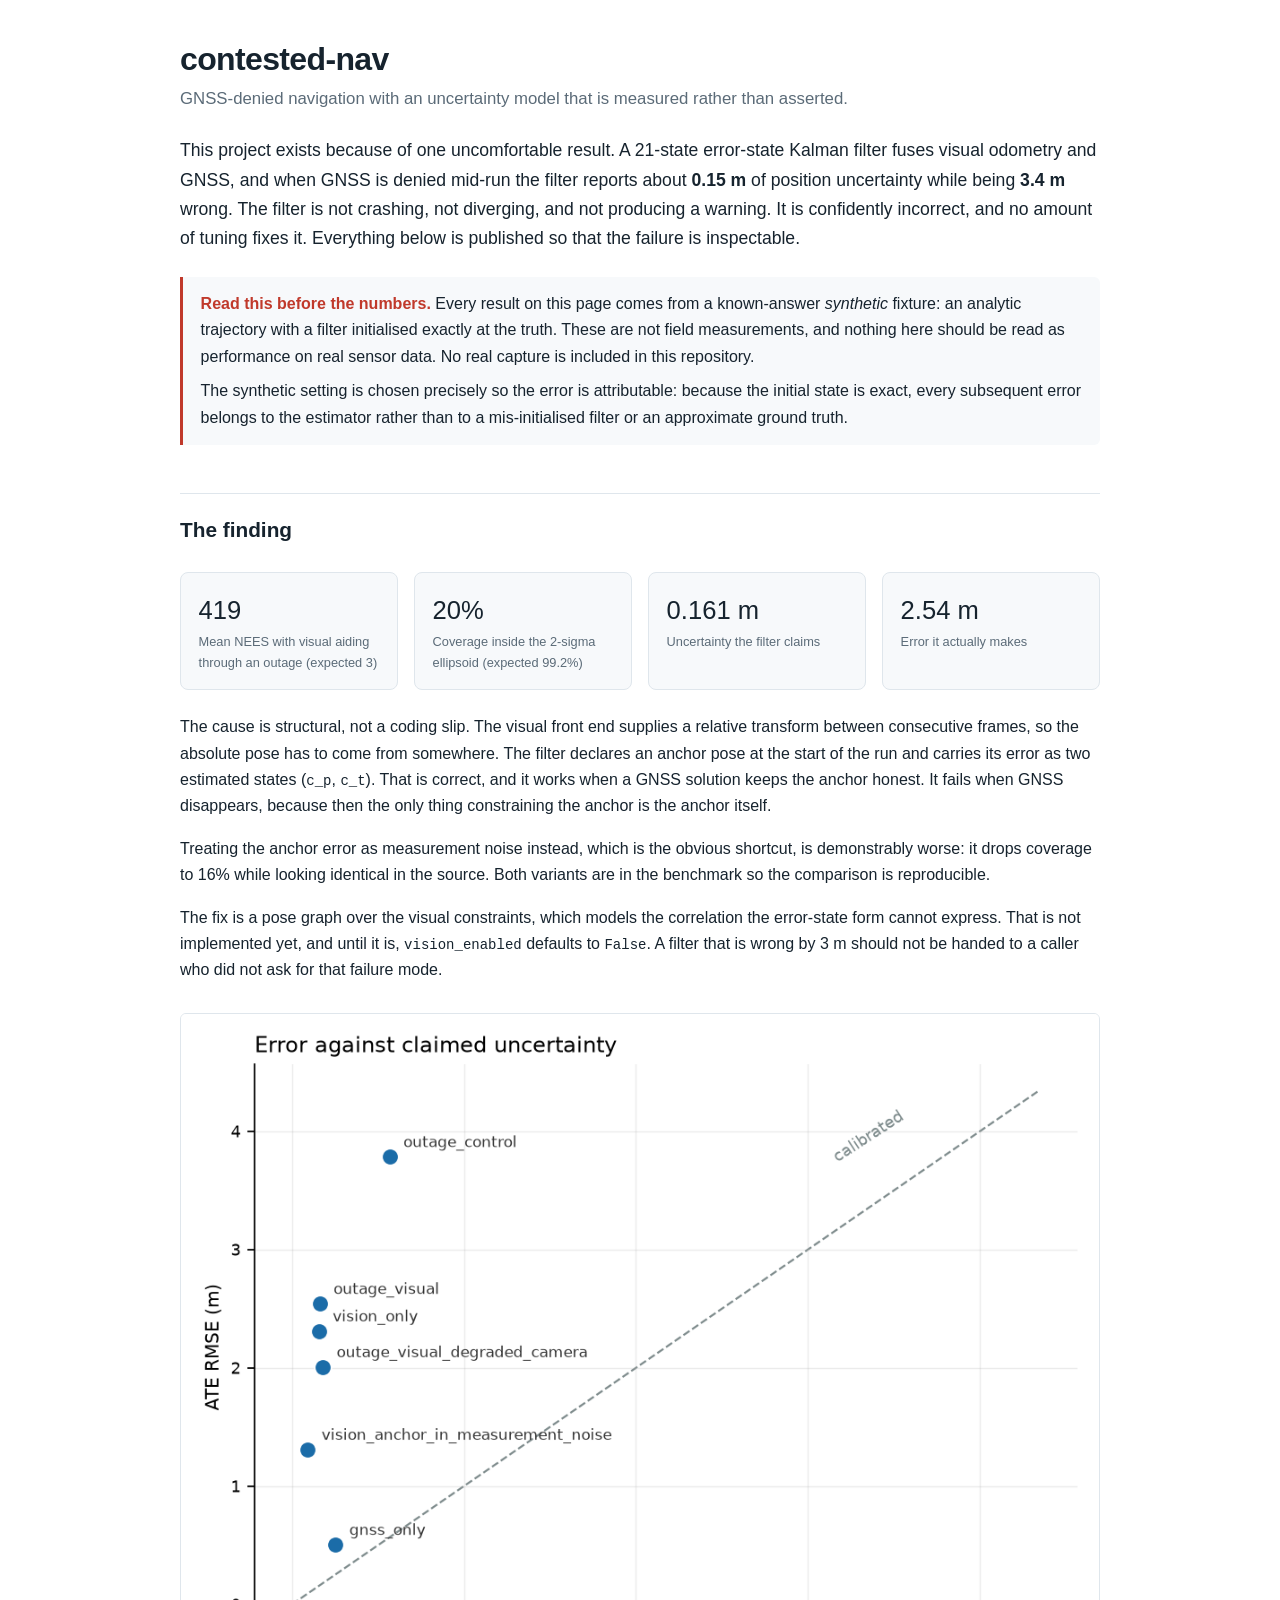
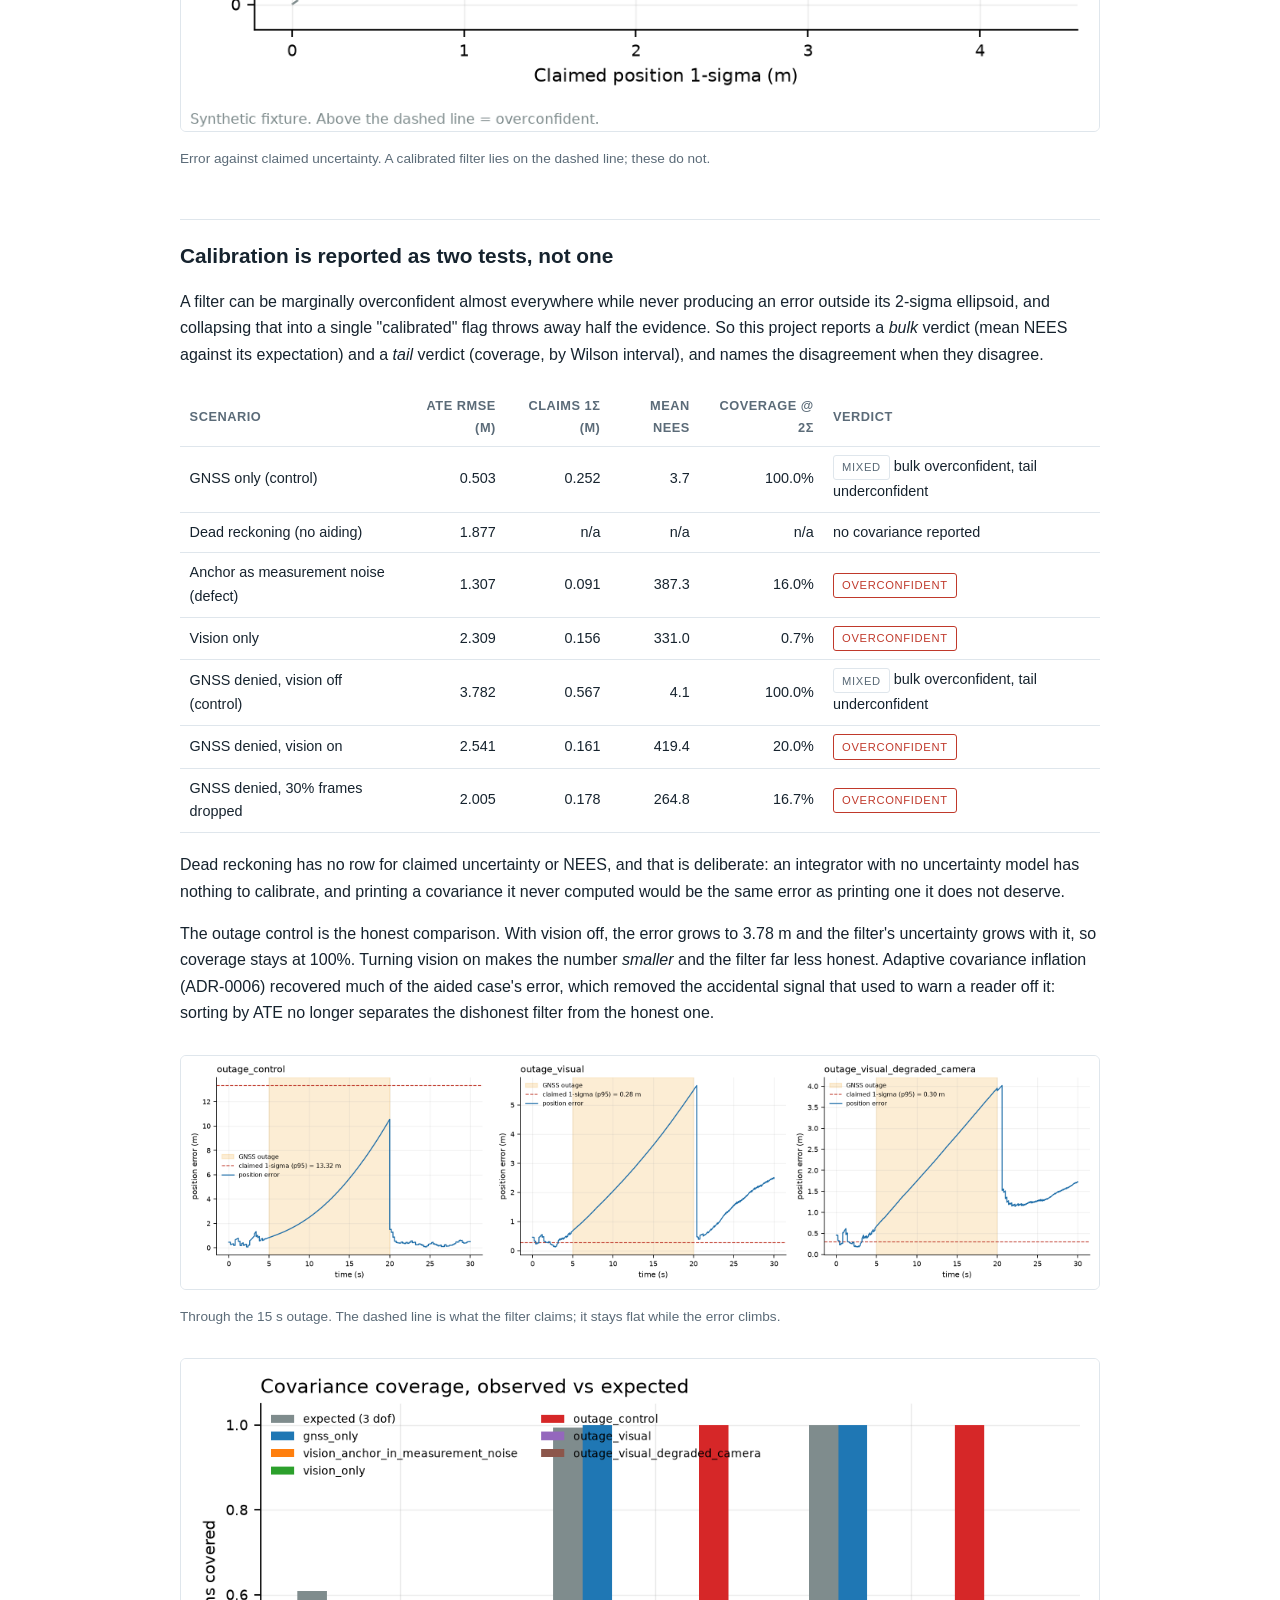
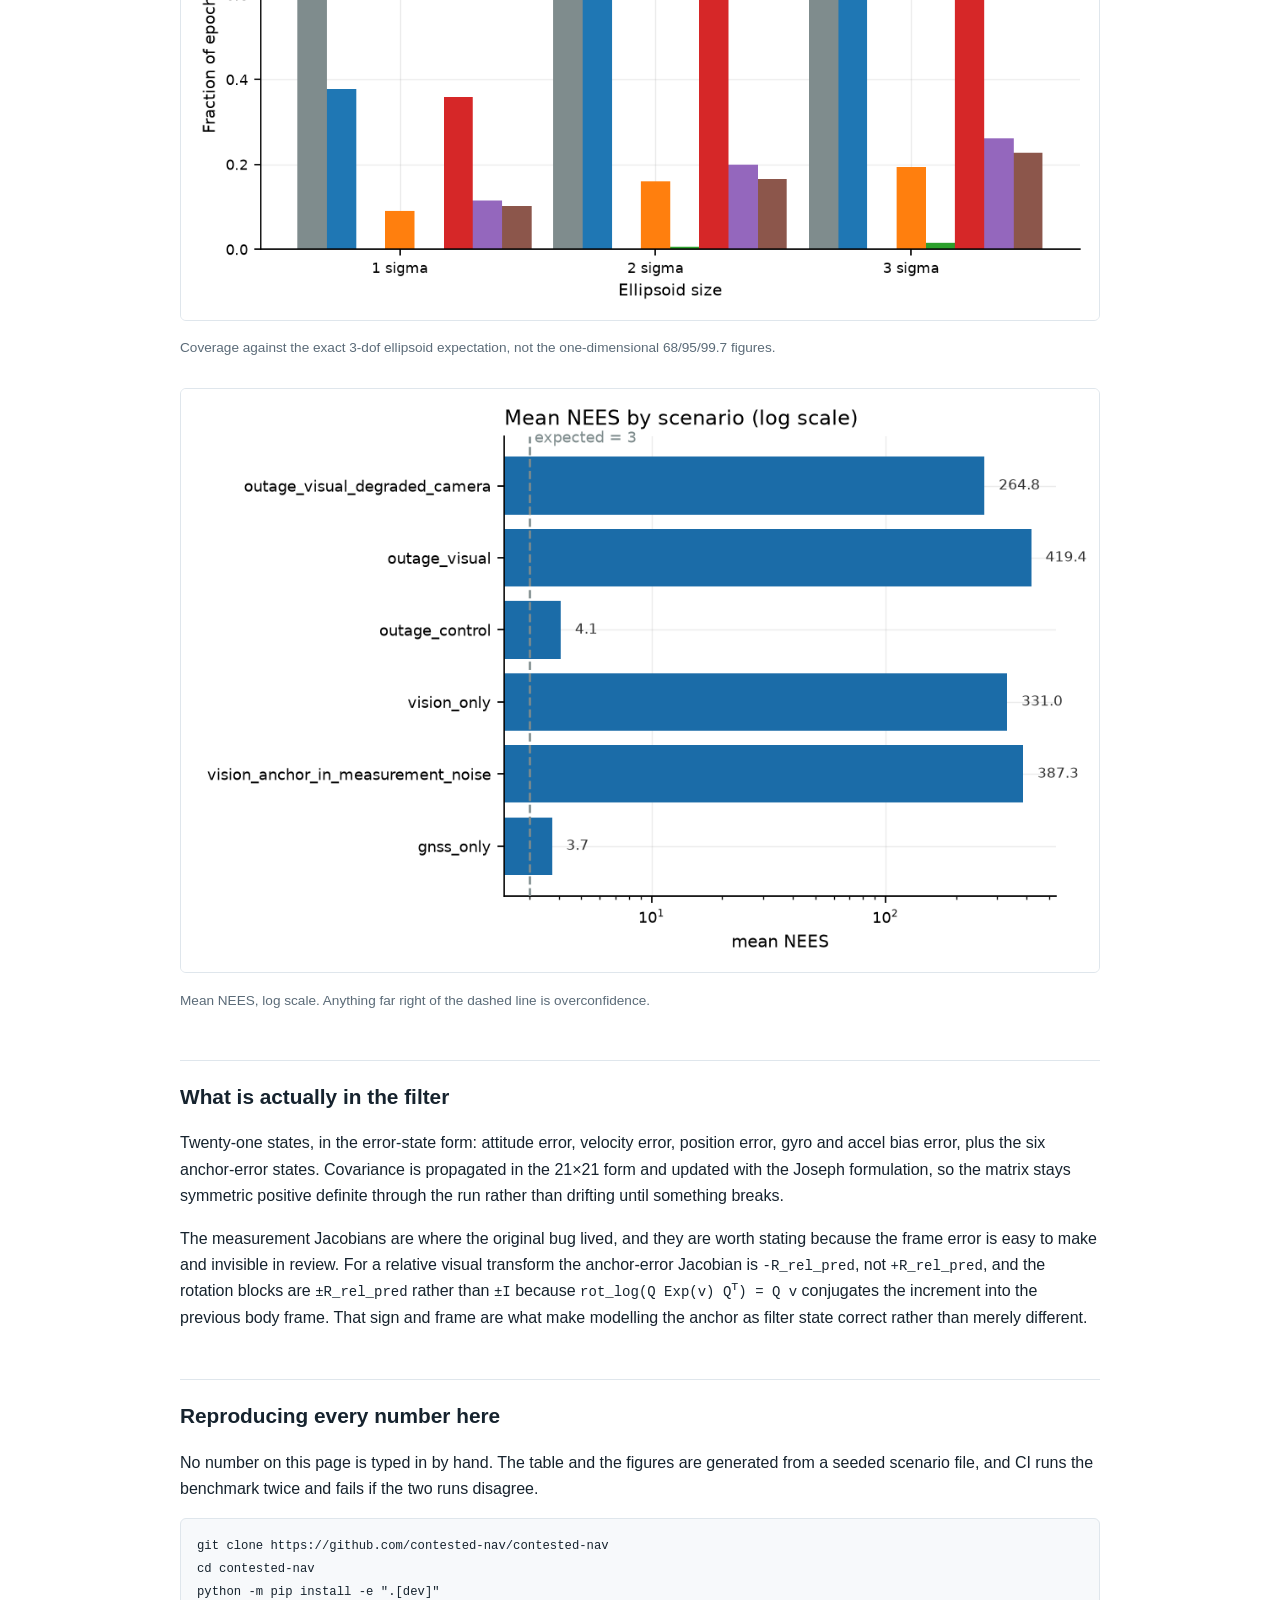
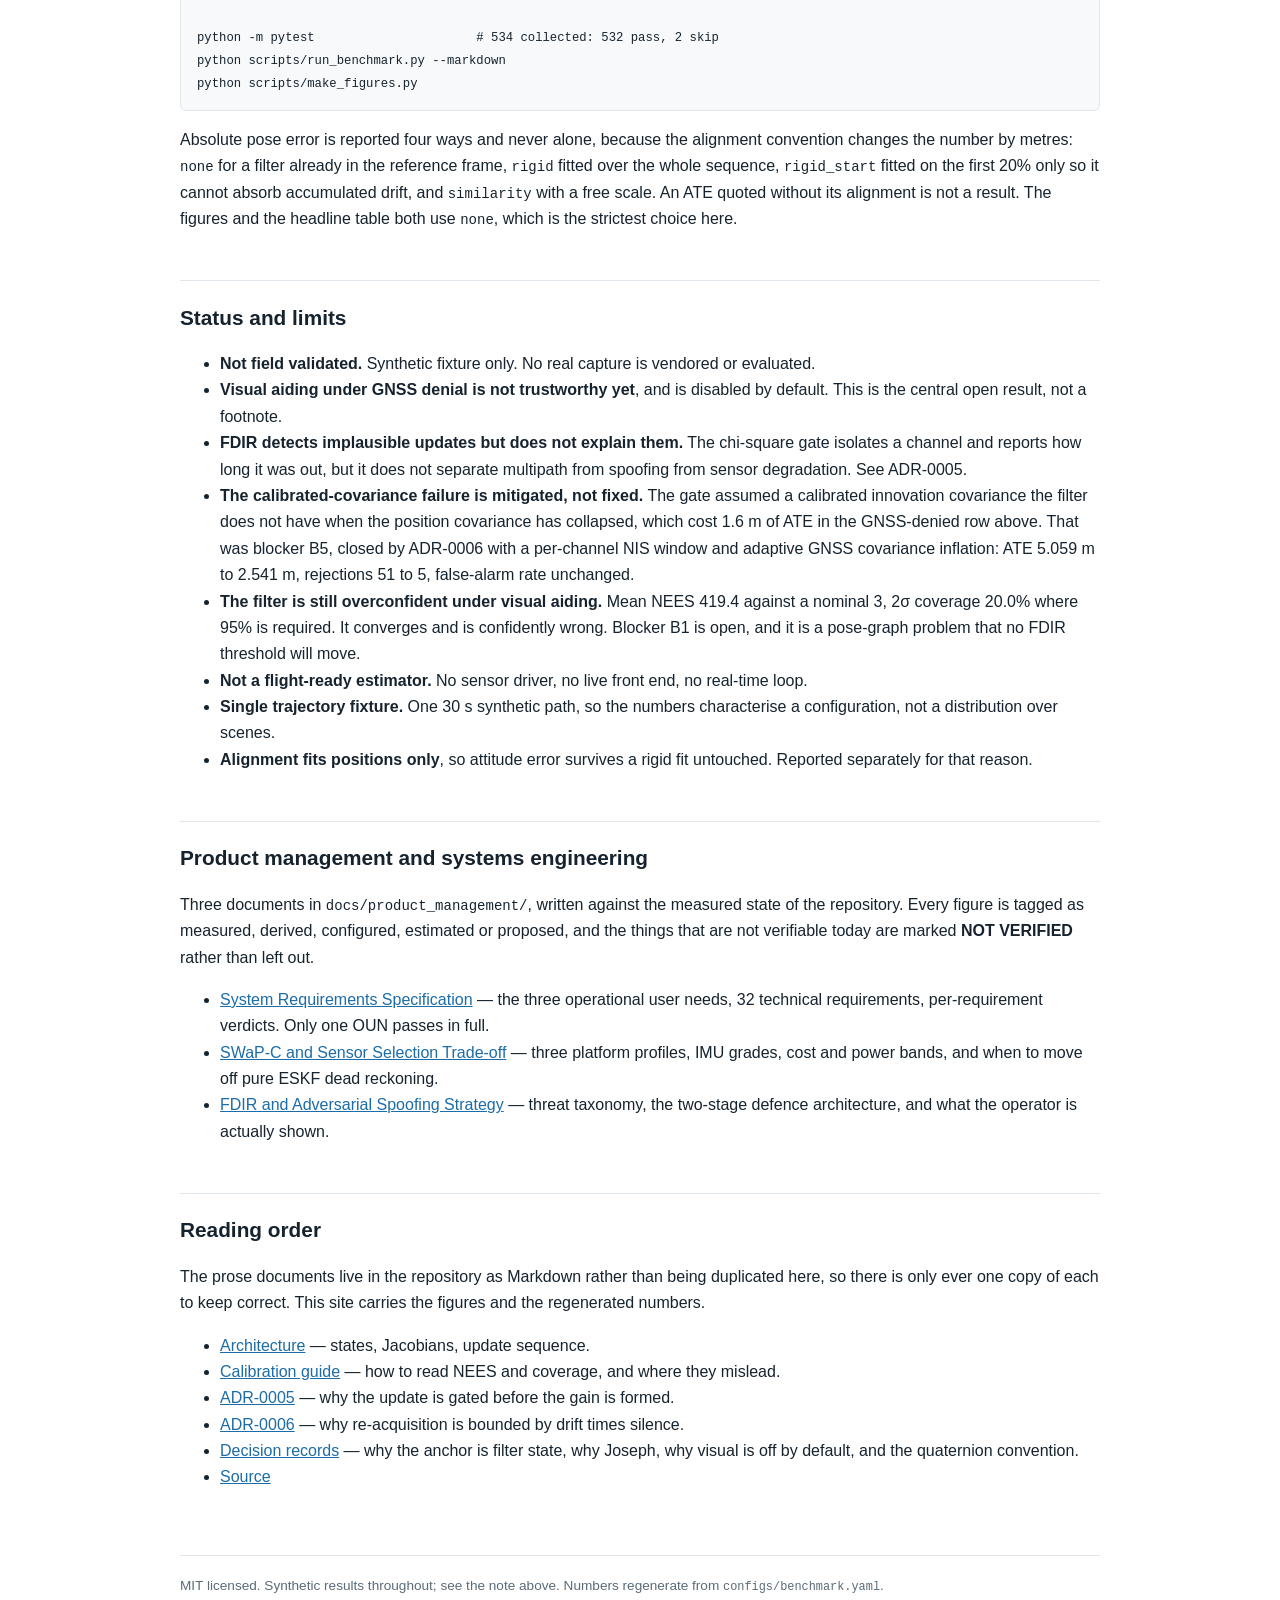
==== docs/index.html @ 2f1a22f8 "docs(tpm): add SRS, SWaP-C trade-off matrix, and FDIR strategy whitepaper - Create docs/product_mana" ====
<!DOCTYPE html>
<html lang="en">
<head>
<meta charset="utf-8">
<meta name="viewport" content="width=device-width, initial-scale=1">
<title>contested-nav &middot; GNSS-denied navigation with honest uncertainty</title>
<meta name="description" content="A 21-state error-state Kalman filter for GNSS-denied navigation, with a measured account of where its uncertainty model breaks.">
<style>
  :root {
    --ink: #16232e;
    --muted: #5b6b78;
    --line: #dfe6ec;
    --accent: #1b6ca8;
    --bad: #c0392b;
    --ok: #1e8449;
    --bg: #ffffff;
    --panel: #f7f9fb;
  }
  @media (prefers-color-scheme: dark) {
    :root {
      --ink: #e8eef3; --muted: #9db0bf; --line: #2b3a47;
      --accent: #6fb3e0; --bad: #e88b7d; --ok: #6cc79a;
      --bg: #101820; --panel: #17222c;
    }
  }
  * { box-sizing: border-box; }
  body {
    margin: 0; background: var(--bg); color: var(--ink);
    font: 16px/1.65 -apple-system, BlinkMacSystemFont, "Segoe UI", Roboto, Helvetica, Arial, sans-serif;
  }
  main { max-width: 60rem; margin: 0 auto; padding: 2.5rem 1.25rem 5rem; }
  h1 { font-size: 2rem; line-height: 1.2; margin: 0 0 .4rem; letter-spacing: -.02em; }
  h2 { font-size: 1.3rem; margin: 3rem 0 .8rem; padding-top: 1.2rem; border-top: 1px solid var(--line); }
  h3 { font-size: 1.05rem; margin: 1.8rem 0 .5rem; }
  p, li { color: var(--ink); }
  .sub { color: var(--muted); font-size: 1.05rem; margin: 0 0 1.5rem; }
  .lede { font-size: 1.1rem; }
  code, pre { font-family: ui-monospace, SFMono-Regular, Menlo, Consolas, monospace; font-size: .875em; }
  pre { background: var(--panel); padding: .9rem 1rem; border-radius: 6px; overflow-x: auto; border: 1px solid var(--line); }
  a { color: var(--accent); }
  .flag {
    border-left: 3px solid var(--bad); background: var(--panel);
    padding: .9rem 1.1rem; margin: 1.5rem 0; border-radius: 0 6px 6px 0;
  }
  .flag p { margin: 0 0 .5rem; }
  .flag p:last-child { margin: 0; }
  .flag strong { color: var(--bad); }
  table { border-collapse: collapse; width: 100%; margin: 1.2rem 0; font-size: .9rem; }
  th, td { text-align: left; padding: .5rem .6rem; border-bottom: 1px solid var(--line); }
  th { font-weight: 600; color: var(--muted); font-size: .8rem; text-transform: uppercase; letter-spacing: .04em; }
  td.num, th.num { text-align: right; font-variant-numeric: tabular-nums; }
  figure { margin: 1.8rem 0; }
  figure img { width: 100%; height: auto; border: 1px solid var(--line); border-radius: 6px; background: #fff; }
  figcaption { color: var(--muted); font-size: .85rem; margin-top: .5rem; }
  .tag { display: inline-block; font-size: .7rem; text-transform: uppercase; letter-spacing: .06em;
         padding: .15rem .5rem; border-radius: 3px; border: 1px solid var(--line); color: var(--muted); }
  .tag.bad { color: var(--bad); border-color: var(--bad); }
  .tag.ok { color: var(--ok); border-color: var(--ok); }
  .grid { display: grid; gap: 1rem; grid-template-columns: repeat(auto-fit, minmax(13rem, 1fr)); margin: 1.5rem 0; }
  .card { background: var(--panel); border: 1px solid var(--line); border-radius: 8px; padding: 1rem 1.1rem; }
  .card .n { font-size: 1.6rem; font-variant-numeric: tabular-nums; }
  .card .l { color: var(--muted); font-size: .8rem; }
  footer { margin-top: 4rem; padding-top: 1.2rem; border-top: 1px solid var(--line); color: var(--muted); font-size: .85rem; }
</style>
</head>
<body>
<main>

<h1>contested-nav</h1>
<p class="sub">GNSS-denied navigation with an uncertainty model that is measured rather than asserted.</p>

<p class="lede">
This project exists because of one uncomfortable result. A 21-state error-state Kalman filter fuses
visual odometry and GNSS, and when GNSS is denied mid-run the filter reports about
<strong>0.15&nbsp;m</strong> of position uncertainty while being <strong>3.4&nbsp;m</strong> wrong. The
filter is not crashing, not diverging, and not producing a warning. It is confidently incorrect,
and no amount of tuning fixes it. Everything below is published so that the failure is
inspectable.
</p>

<div class="flag">
  <p><strong>Read this before the numbers.</strong> Every result on this page comes from a
  known-answer <em>synthetic</em> fixture: an analytic trajectory with a filter initialised
  exactly at the truth. These are not field measurements, and nothing here should be read as
  performance on real sensor data. No real capture is included in this repository.</p>
  <p>The synthetic setting is chosen precisely so the error is attributable: because the initial
  state is exact, every subsequent error belongs to the estimator rather than to a
  mis-initialised filter or an approximate ground truth.</p>
</div>

<h2>The finding</h2>

<div class="grid">
  <div class="card"><div class="n">419</div><div class="l">Mean NEES with visual aiding through an outage (expected 3)</div></div>
  <div class="card"><div class="n">20%</div><div class="l">Coverage inside the 2-sigma ellipsoid (expected 99.2%)</div></div>
  <div class="card"><div class="n">0.161 m</div><div class="l">Uncertainty the filter claims</div></div>
  <div class="card"><div class="n">2.54 m</div><div class="l">Error it actually makes</div></div>
</div>

<p>
The cause is structural, not a coding slip. The visual front end supplies a relative transform
between consecutive frames, so the absolute pose has to come from somewhere. The filter declares
an anchor pose at the start of the run and carries its error as two estimated states
(<code>c_p</code>, <code>c_t</code>). That is correct, and it works when a GNSS solution keeps
the anchor honest. It fails when GNSS disappears, because then the only thing constraining the
anchor is the anchor itself.
</p>
<p>
Treating the anchor error as measurement noise instead, which is the obvious shortcut, is
demonstrably worse: it drops coverage to 16% while looking identical in the source. Both variants
are in the benchmark so the comparison is reproducible.
</p>
<p>
The fix is a pose graph over the visual constraints, which models the correlation the error-state
form cannot express. That is not implemented yet, and until it is, <code>vision_enabled</code>
defaults to <code>False</code>. A filter that is wrong by 3&nbsp;m should not be handed to a caller
who did not ask for that failure mode.
</p>

<figure>
  <img src="figures/error-vs-claim.png" alt="Scatter of ATE RMSE against claimed one-sigma uncertainty for each scenario, with a dashed one-to-one line. The visual scenarios sit far above the line.">
  <figcaption>Error against claimed uncertainty. A calibrated filter lies on the dashed line; these do not.</figcaption>
</figure>

<h2>Calibration is reported as two tests, not one</h2>

<p>
A filter can be marginally overconfident almost everywhere while never producing an error outside
its 2-sigma ellipsoid, and collapsing that into a single "calibrated" flag throws away half the
evidence. So this project reports a <em>bulk</em> verdict (mean NEES against its expectation) and
a <em>tail</em> verdict (coverage, by Wilson interval), and names the disagreement when they
disagree.
</p>

<table>
  <thead><tr>
    <th>Scenario</th><th class="num">ATE RMSE (m)</th><th class="num">Claims 1&sigma; (m)</th>
    <th class="num">Mean NEES</th><th class="num">Coverage @ 2&sigma;</th><th>Verdict</th>
  </tr></thead>
  <tbody>
    <tr><td>GNSS only (control)</td><td class="num">0.503</td><td class="num">0.252</td><td class="num">3.7</td><td class="num">100.0%</td><td><span class="tag">mixed</span> bulk overconfident, tail underconfident</td></tr>
    <tr><td>Dead reckoning (no aiding)</td><td class="num">1.877</td><td class="num">n/a</td><td class="num">n/a</td><td class="num">n/a</td><td>no covariance reported</td></tr>
    <tr><td>Anchor as measurement noise (defect)</td><td class="num">1.307</td><td class="num">0.091</td><td class="num">387.3</td><td class="num">16.0%</td><td><span class="tag bad">overconfident</span></td></tr>
    <tr><td>Vision only</td><td class="num">2.309</td><td class="num">0.156</td><td class="num">331.0</td><td class="num">0.7%</td><td><span class="tag bad">overconfident</span></td></tr>
    <tr><td>GNSS denied, vision off (control)</td><td class="num">3.782</td><td class="num">0.567</td><td class="num">4.1</td><td class="num">100.0%</td><td><span class="tag">mixed</span> bulk overconfident, tail underconfident</td></tr>
    <tr><td>GNSS denied, vision on</td><td class="num">2.541</td><td class="num">0.161</td><td class="num">419.4</td><td class="num">20.0%</td><td><span class="tag bad">overconfident</span></td></tr>
    <tr><td>GNSS denied, 30% frames dropped</td><td class="num">2.005</td><td class="num">0.178</td><td class="num">264.8</td><td class="num">16.7%</td><td><span class="tag bad">overconfident</span></td></tr>
  </tbody>
</table>

<p>
Dead reckoning has no row for claimed uncertainty or NEES, and that is deliberate: an integrator
with no uncertainty model has nothing to calibrate, and printing a covariance it never computed
would be the same error as printing one it does not deserve.
</p>
<p>
The outage control is the honest comparison. With vision off, the error grows to 3.78&nbsp;m and
the filter's uncertainty grows with it, so coverage stays at 100%. Turning vision on makes the
number <em>smaller</em> and the filter far less honest. Adaptive covariance inflation (ADR-0006)
recovered much of the aided case's error, which removed the accidental signal that used to warn
a reader off it: sorting by ATE no longer separates the dishonest filter from the honest one.
</p>

<figure>
  <img src="figures/outage-error.png" alt="Position error against time for the two outage scenarios, with the GNSS outage shaded and the claimed uncertainty drawn as a dashed line.">
  <figcaption>Through the 15 s outage. The dashed line is what the filter claims; it stays flat while the error climbs.</figcaption>
</figure>

<figure>
  <img src="figures/coverage.png" alt="Bar chart of observed coverage at one, two and three sigma per axis for each scenario, against the expected coverage for three degrees of freedom.">
  <figcaption>Coverage against the exact 3-dof ellipsoid expectation, not the one-dimensional 68/95/99.7 figures.</figcaption>
</figure>

<figure>
  <img src="figures/nees.png" alt="Horizontal bar chart of mean NEES per scenario on a log scale, with a dashed line at the expected value of three.">
  <figcaption>Mean NEES, log scale. Anything far right of the dashed line is overconfidence.</figcaption>
</figure>

<h2>What is actually in the filter</h2>

<p>
Twenty-one states, in the error-state form: attitude error, velocity error, position error, gyro
and accel bias error, plus the six anchor-error states. Covariance is propagated in the 21&times;21
form and updated with the Joseph formulation, so the matrix stays symmetric positive definite
through the run rather than drifting until something breaks.
</p>

<p>
The measurement Jacobians are where the original bug lived, and they are worth stating because
the frame error is easy to make and invisible in review. For a relative visual transform the
anchor-error Jacobian is <code>-R_rel_pred</code>, not <code>+R_rel_pred</code>, and the rotation
blocks are <code>±R_rel_pred</code> rather than <code>±I</code> because
<code>rot_log(Q&nbsp;Exp(v)&nbsp;Q<sup>T</sup>)&nbsp;=&nbsp;Q&nbsp;v</code> conjugates the increment into the
previous body frame. That sign and frame are what make modelling the anchor as filter state
correct rather than merely different.</p>

<h2>Reproducing every number here</h2>

<p>
No number on this page is typed in by hand. The table and the figures are generated from a
seeded scenario file, and CI runs the benchmark twice and fails if the two runs disagree.</p>

<pre><code>git clone https://github.com/contested-nav/contested-nav
cd contested-nav
python -m pip install -e ".[dev]"

python -m pytest                      # 534 collected: 532 pass, 2 skip
python scripts/run_benchmark.py --markdown
python scripts/make_figures.py</code></pre>

<p>
Absolute pose error is reported four ways and never alone, because the alignment convention
changes the number by metres: <code>none</code> for a filter already in the reference frame,
<code>rigid</code> fitted over the whole sequence, <code>rigid_start</code> fitted on the first
20% only so it cannot absorb accumulated drift, and <code>similarity</code> with a free scale.
An ATE quoted without its alignment is not a result. The figures and the headline table both use
<code>none</code>, which is the strictest choice here.</p>

<h2>Status and limits</h2>

<ul>
  <li><strong>Not field validated.</strong> Synthetic fixture only. No real capture is vendored or evaluated.</li>
  <li><strong>Visual aiding under GNSS denial is not trustworthy yet</strong>, and is disabled by default. This is the central open result, not a footnote.</li>
  <li><strong>FDIR detects implausible updates but does not explain them.</strong> The chi-square gate isolates a channel and reports how long it was out, but it does not separate multipath from spoofing from sensor degradation. See ADR-0005.</li>
  <li><strong>The calibrated-covariance failure is mitigated, not fixed.</strong> The gate assumed a calibrated innovation covariance the filter does not have when the position covariance has collapsed, which cost 1.6&nbsp;m of ATE in the GNSS-denied row above. That was blocker B5, closed by ADR-0006 with a per-channel NIS window and adaptive GNSS covariance inflation: ATE 5.059&nbsp;m to 2.541&nbsp;m, rejections 51 to 5, false-alarm rate unchanged.</li>
  <li><strong>The filter is still overconfident under visual aiding.</strong> Mean NEES 419.4 against a nominal 3, 2&sigma; coverage 20.0% where 95% is required. It converges and is confidently wrong. Blocker B1 is open, and it is a pose-graph problem that no FDIR threshold will move.</li>
  <li><strong>Not a flight-ready estimator.</strong> No sensor driver, no live front end, no real-time loop.</li>
  <li><strong>Single trajectory fixture.</strong> One 30 s synthetic path, so the numbers characterise a configuration, not a distribution over scenes.</li>
  <li><strong>Alignment fits positions only</strong>, so attitude error survives a rigid fit untouched. Reported separately for that reason.</li>
</ul>

<h2>Product management and systems engineering</h2>

<p>
Three documents in <code>docs/product_management/</code>, written against the measured state of the
repository. Every figure is tagged as measured, derived, configured, estimated or proposed, and the
things that are not verifiable today are marked <strong>NOT VERIFIED</strong> rather than left out.
</p>

<ul>
  <li><a href="https://github.com/contested-nav/contested-nav/blob/main/docs/product_management/01_system_requirements_spec.md">System Requirements Specification</a> &mdash; the three operational user needs, 32 technical requirements, per-requirement verdicts. Only one OUN passes in full.</li>
  <li><a href="https://github.com/contested-nav/contested-nav/blob/main/docs/product_management/02_swapc_tradeoff_matrix.md">SWaP-C and Sensor Selection Trade-off</a> &mdash; three platform profiles, IMU grades, cost and power bands, and when to move off pure ESKF dead reckoning.</li>
  <li><a href="https://github.com/contested-nav/contested-nav/blob/main/docs/product_management/03_fdir_and_spoofing_strategy.md">FDIR and Adversarial Spoofing Strategy</a> &mdash; threat taxonomy, the two-stage defence architecture, and what the operator is actually shown.</li>
</ul>

<h2>Reading order</h2>

<p>
The prose documents live in the repository as Markdown rather than being duplicated here, so
there is only ever one copy of each to keep correct. This site carries the figures and the
regenerated numbers.
</p>

<ul>
  <li><a href="https://github.com/contested-nav/contested-nav/blob/main/docs/architecture.md">Architecture</a> &mdash; states, Jacobians, update sequence.</li>
  <li><a href="https://github.com/contested-nav/contested-nav/blob/main/docs/calibration.md">Calibration guide</a> &mdash; how to read NEES and coverage, and where they mislead.</li>
  <li><a href="https://github.com/contested-nav/contested-nav/blob/main/docs/adr/0005-chi-square-fdir-gating.md">ADR-0005</a> &mdash; why the update is gated before the gain is formed.</li>
  <li><a href="https://github.com/contested-nav/contested-nav/blob/main/docs/adr/0006-nis-window-monitor.md">ADR-0006</a> &mdash; why re-acquisition is bounded by drift times silence.</li>
  <li><a href="https://github.com/contested-nav/contested-nav/tree/main/docs/adr">Decision records</a> &mdash; why the anchor is filter state, why Joseph, why visual is off by default, and the quaternion convention.</li>
  <li><a href="https://github.com/contested-nav/contested-nav">Source</a></li>
</ul>

<footer>
  MIT licensed. Synthetic results throughout; see the note above. Numbers regenerate from
  <code>configs/benchmark.yaml</code>.
</footer>

</main>
</body>
</html>
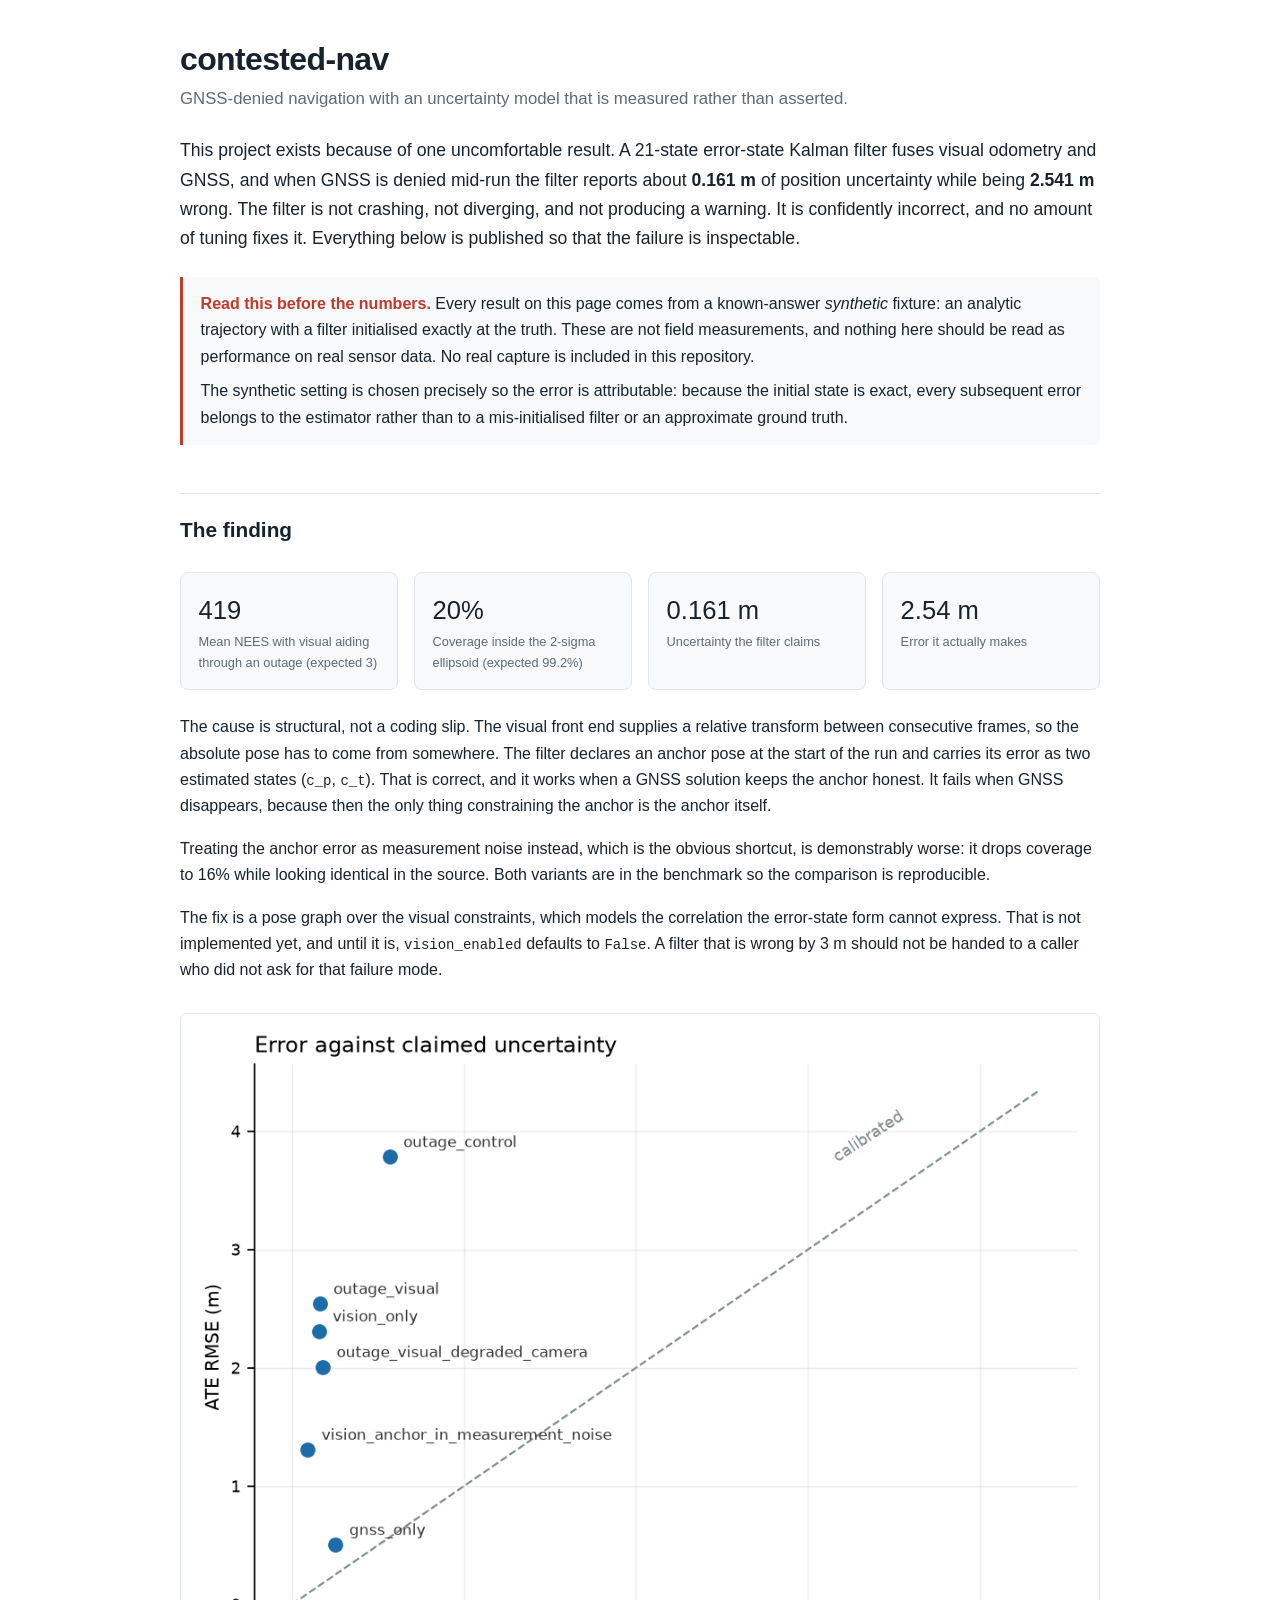
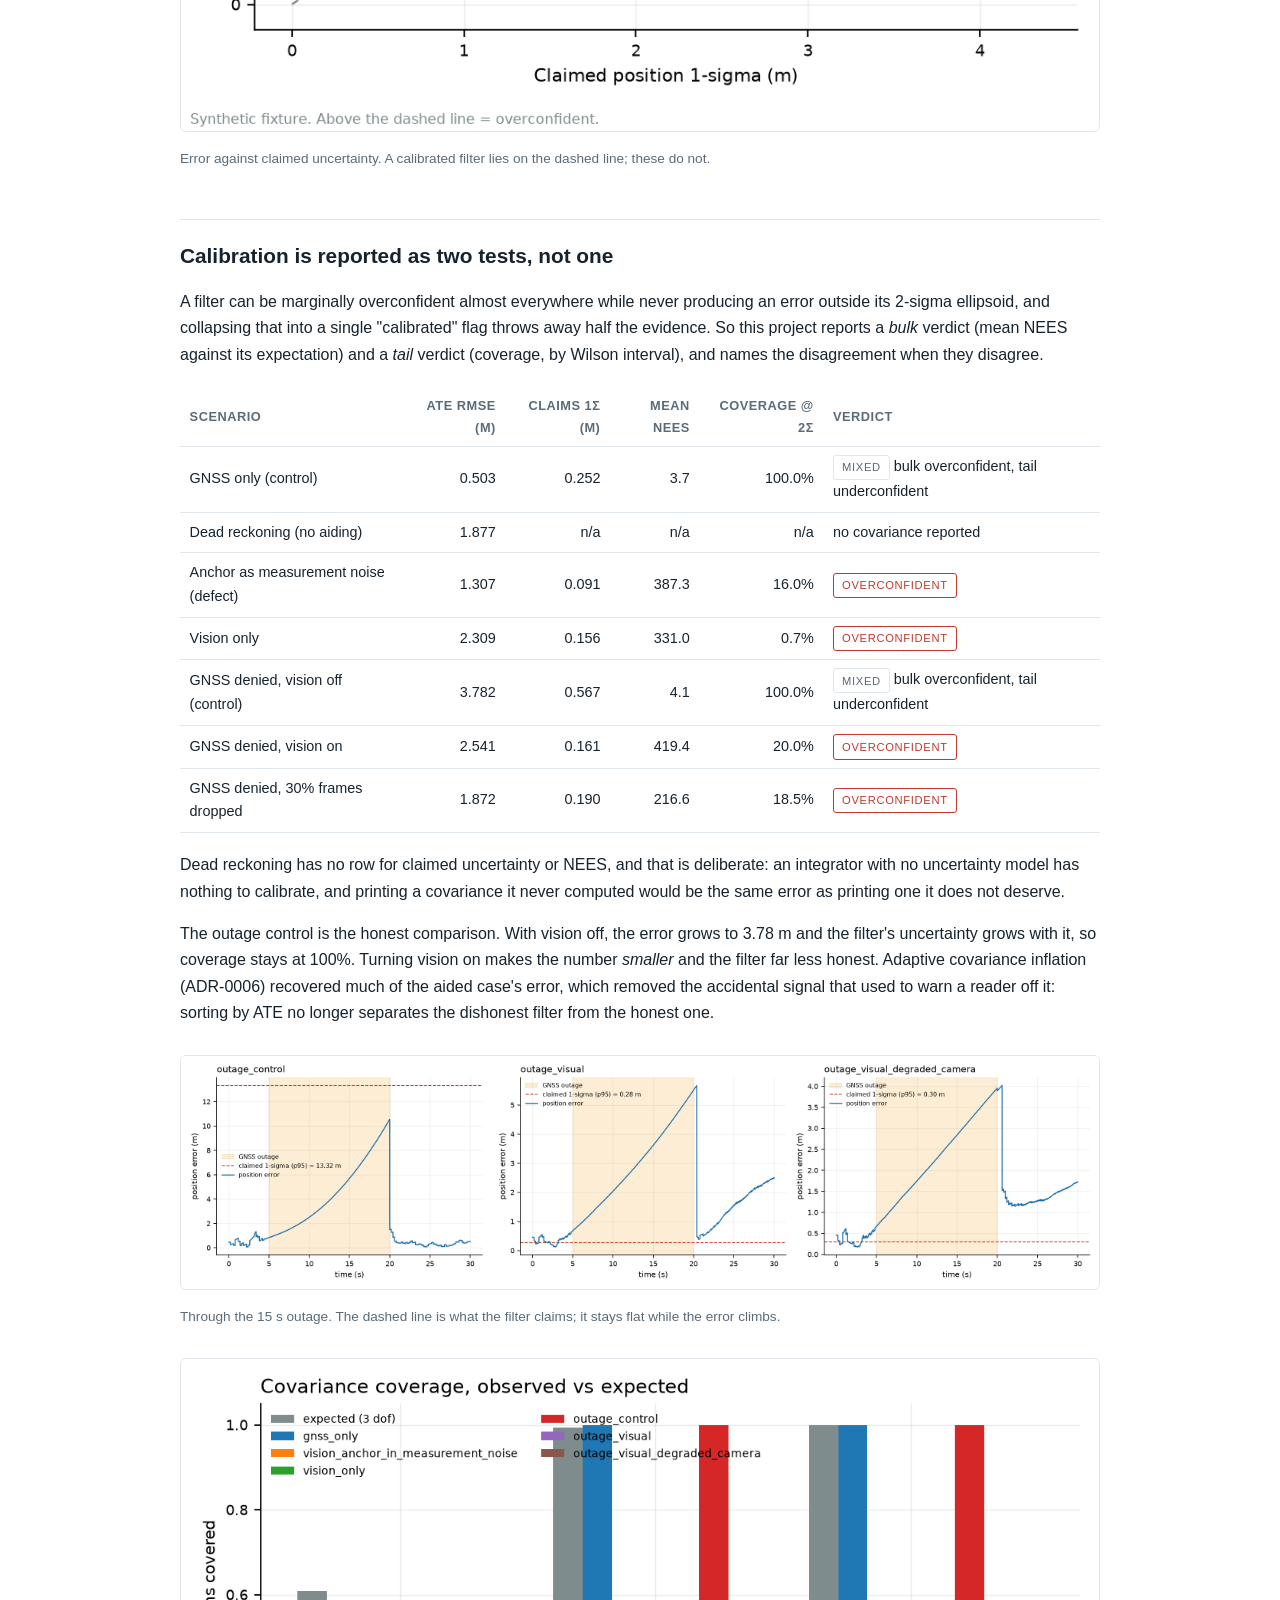
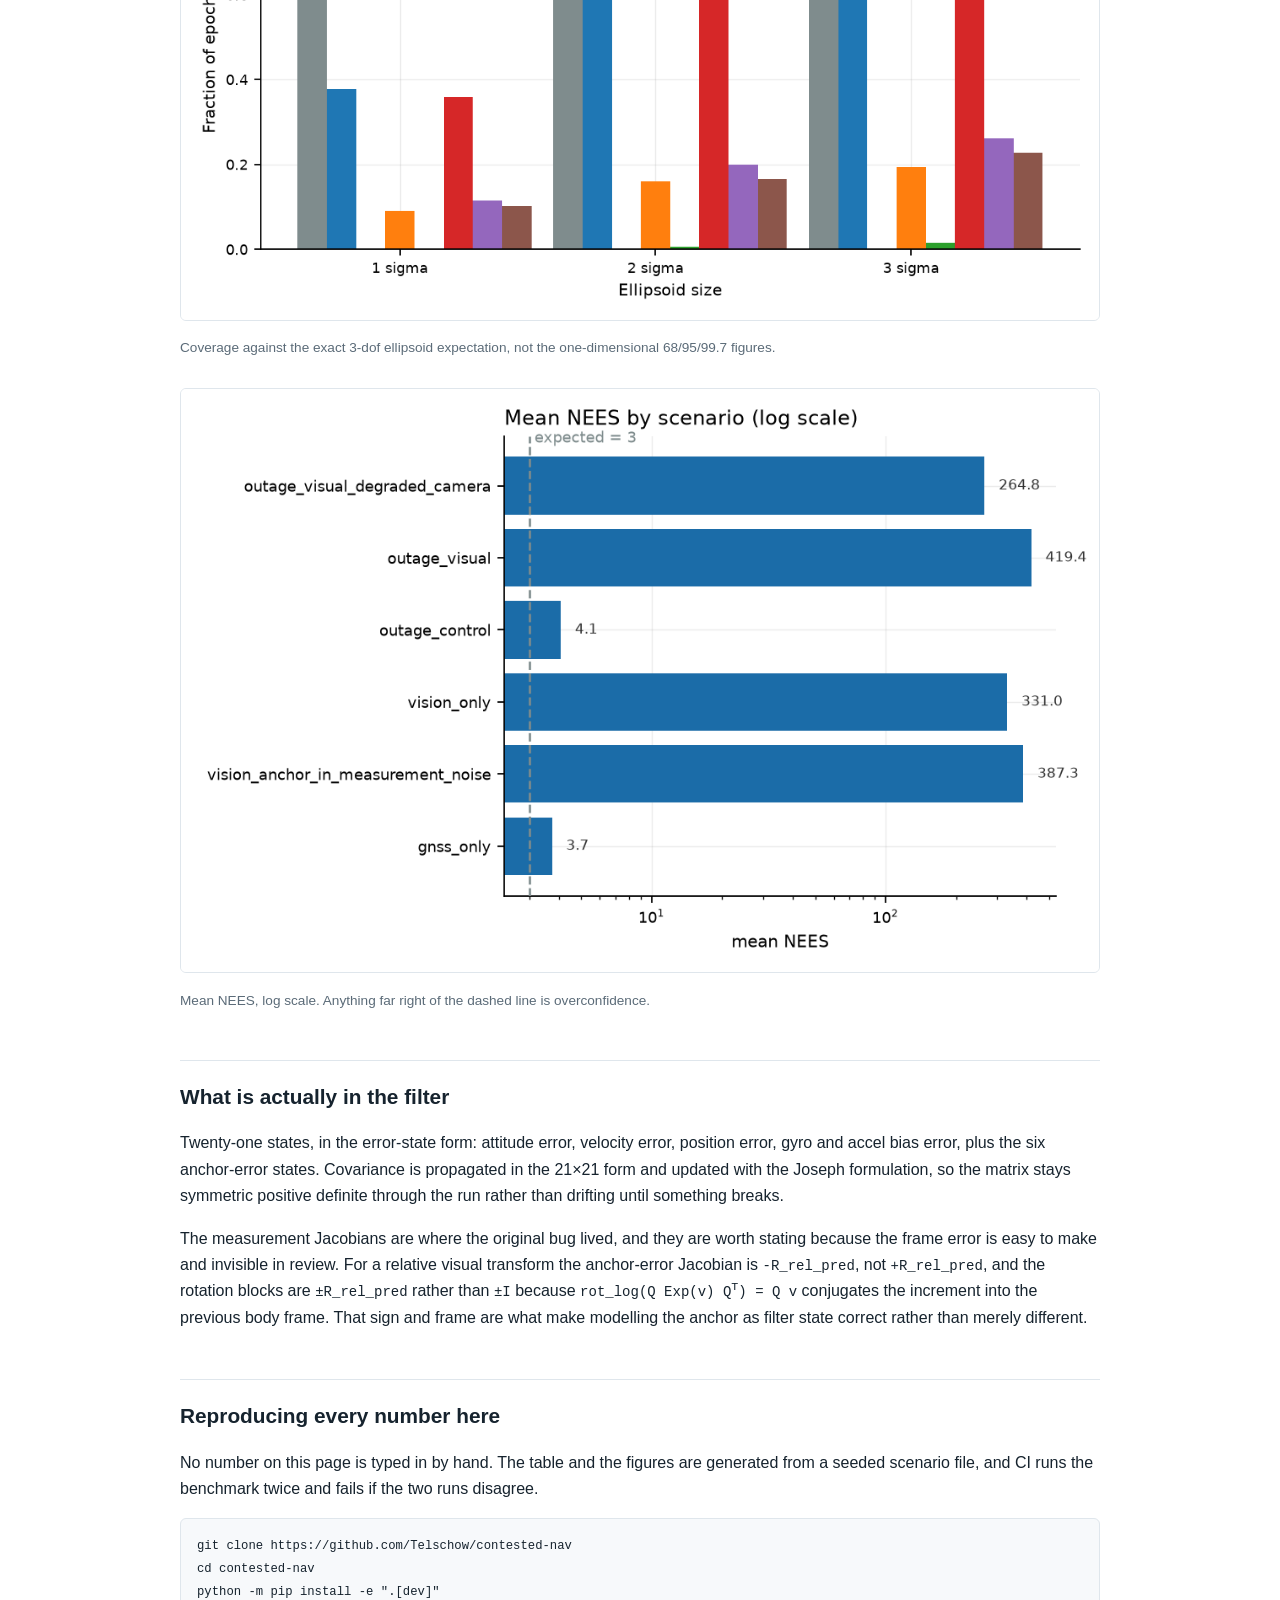
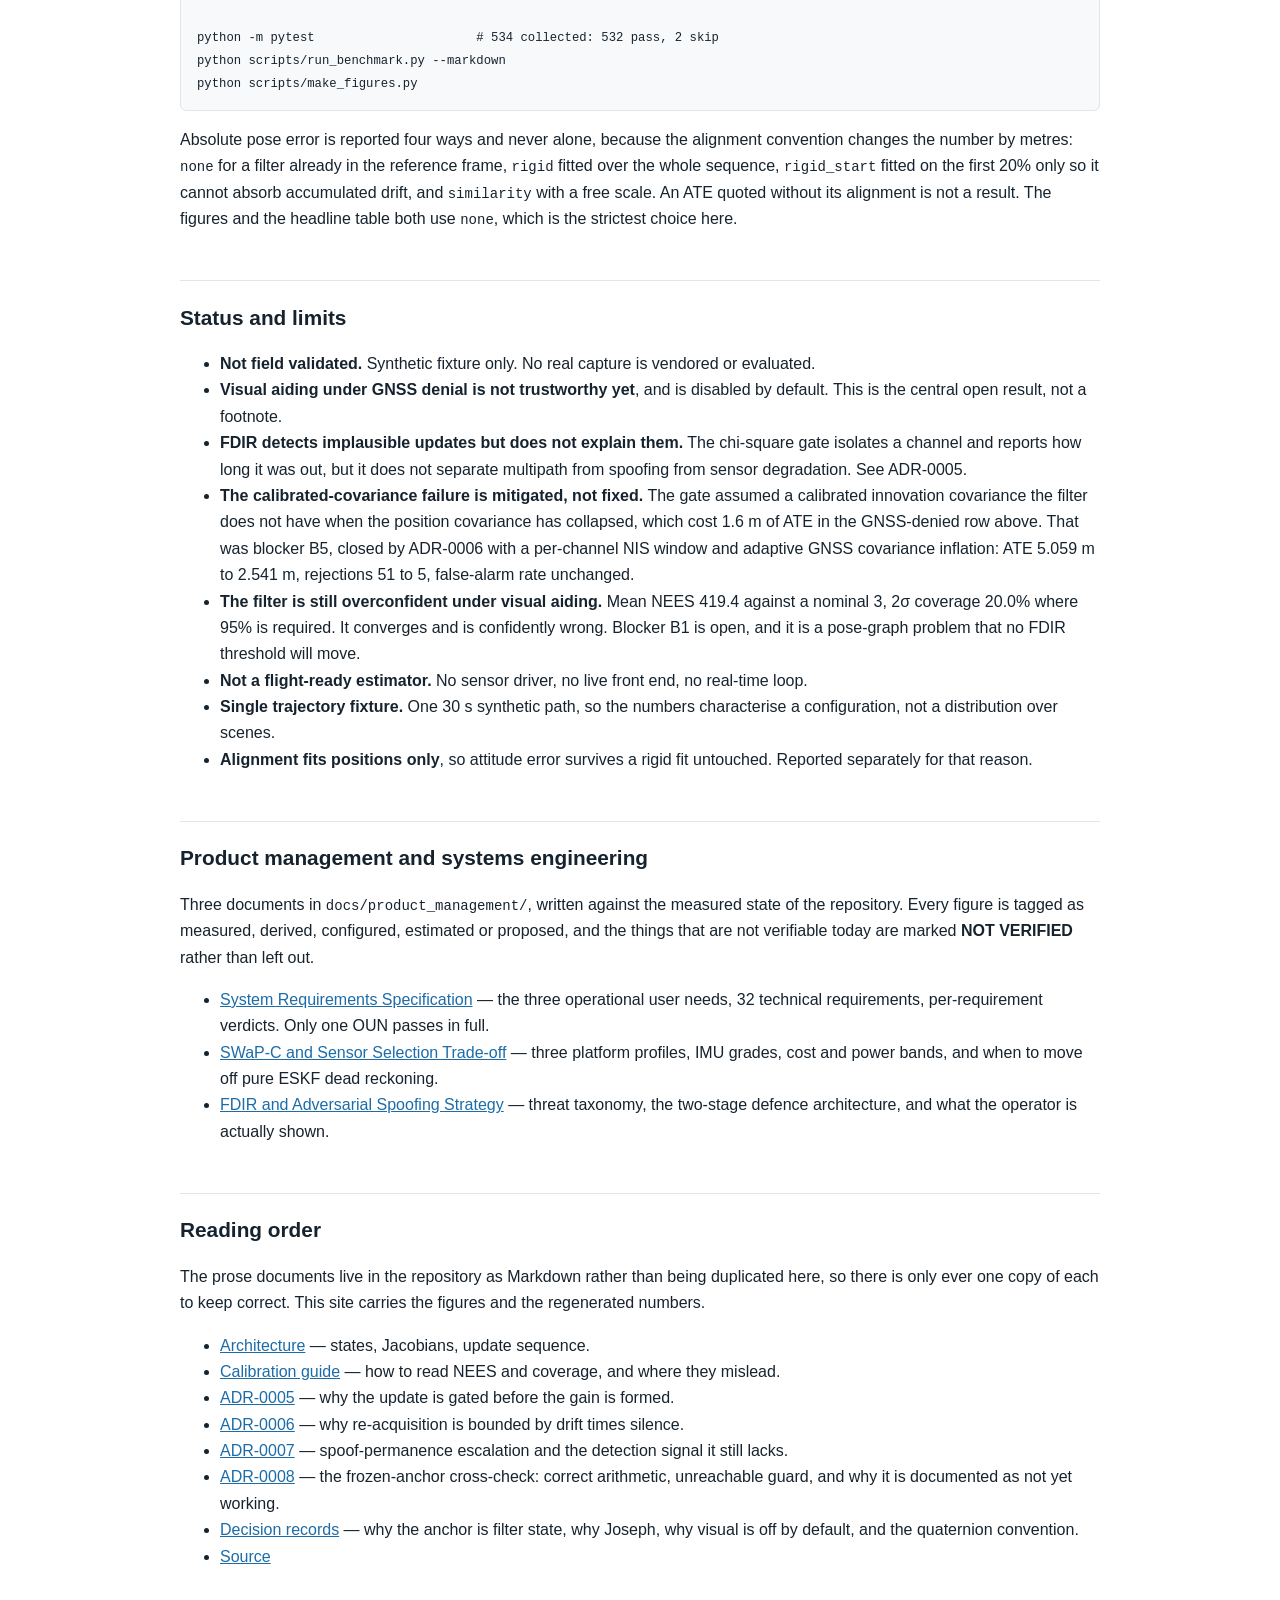
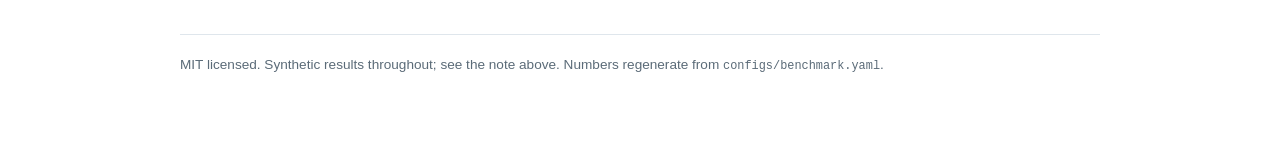
==== commit b80db1ad: "docs: add changelog, contributing guide, security policy; fix public surface CHANGELOG.md is grouped" ====
--- a/docs/index.html
+++ b/docs/index.html
@@ -72,7 +72,7 @@
 <p class="lede">
 This project exists because of one uncomfortable result. A 21-state error-state Kalman filter fuses
 visual odometry and GNSS, and when GNSS is denied mid-run the filter reports about
-<strong>0.15&nbsp;m</strong> of position uncertainty while being <strong>3.4&nbsp;m</strong> wrong. The
+<strong>0.161&nbsp;m</strong> of position uncertainty while being <strong>2.541&nbsp;m</strong> wrong. The
 filter is not crashing, not diverging, and not producing a warning. It is confidently incorrect,
 and no amount of tuning fixes it. Everything below is published so that the failure is
 inspectable.
@@ -144,7 +144,7 @@
     <tr><td>Vision only</td><td class="num">2.309</td><td class="num">0.156</td><td class="num">331.0</td><td class="num">0.7%</td><td><span class="tag bad">overconfident</span></td></tr>
     <tr><td>GNSS denied, vision off (control)</td><td class="num">3.782</td><td class="num">0.567</td><td class="num">4.1</td><td class="num">100.0%</td><td><span class="tag">mixed</span> bulk overconfident, tail underconfident</td></tr>
     <tr><td>GNSS denied, vision on</td><td class="num">2.541</td><td class="num">0.161</td><td class="num">419.4</td><td class="num">20.0%</td><td><span class="tag bad">overconfident</span></td></tr>
-    <tr><td>GNSS denied, 30% frames dropped</td><td class="num">2.005</td><td class="num">0.178</td><td class="num">264.8</td><td class="num">16.7%</td><td><span class="tag bad">overconfident</span></td></tr>
+    <tr><td>GNSS denied, 30% frames dropped</td><td class="num">1.872</td><td class="num">0.190</td><td class="num">216.6</td><td class="num">18.5%</td><td><span class="tag bad">overconfident</span></td></tr>
   </tbody>
 </table>
 
@@ -200,7 +200,7 @@
 No number on this page is typed in by hand. The table and the figures are generated from a
 seeded scenario file, and CI runs the benchmark twice and fails if the two runs disagree.</p>
 
-<pre><code>git clone https://github.com/contested-nav/contested-nav
+<pre><code>git clone https://github.com/Telschow/contested-nav
 cd contested-nav
 python -m pip install -e ".[dev]"
 
@@ -238,9 +238,9 @@
 </p>
 
 <ul>
-  <li><a href="https://github.com/contested-nav/contested-nav/blob/main/docs/product_management/01_system_requirements_spec.md">System Requirements Specification</a> &mdash; the three operational user needs, 32 technical requirements, per-requirement verdicts. Only one OUN passes in full.</li>
-  <li><a href="https://github.com/contested-nav/contested-nav/blob/main/docs/product_management/02_swapc_tradeoff_matrix.md">SWaP-C and Sensor Selection Trade-off</a> &mdash; three platform profiles, IMU grades, cost and power bands, and when to move off pure ESKF dead reckoning.</li>
-  <li><a href="https://github.com/contested-nav/contested-nav/blob/main/docs/product_management/03_fdir_and_spoofing_strategy.md">FDIR and Adversarial Spoofing Strategy</a> &mdash; threat taxonomy, the two-stage defence architecture, and what the operator is actually shown.</li>
+  <li><a href="https://github.com/Telschow/contested-nav/blob/main/docs/product_management/01_system_requirements_spec.md">System Requirements Specification</a> &mdash; the three operational user needs, 32 technical requirements, per-requirement verdicts. Only one OUN passes in full.</li>
+  <li><a href="https://github.com/Telschow/contested-nav/blob/main/docs/product_management/02_swapc_tradeoff_matrix.md">SWaP-C and Sensor Selection Trade-off</a> &mdash; three platform profiles, IMU grades, cost and power bands, and when to move off pure ESKF dead reckoning.</li>
+  <li><a href="https://github.com/Telschow/contested-nav/blob/main/docs/product_management/03_fdir_and_spoofing_strategy.md">FDIR and Adversarial Spoofing Strategy</a> &mdash; threat taxonomy, the two-stage defence architecture, and what the operator is actually shown.</li>
 </ul>
 
 <h2>Reading order</h2>
@@ -252,12 +252,14 @@
 </p>
 
 <ul>
-  <li><a href="https://github.com/contested-nav/contested-nav/blob/main/docs/architecture.md">Architecture</a> &mdash; states, Jacobians, update sequence.</li>
-  <li><a href="https://github.com/contested-nav/contested-nav/blob/main/docs/calibration.md">Calibration guide</a> &mdash; how to read NEES and coverage, and where they mislead.</li>
-  <li><a href="https://github.com/contested-nav/contested-nav/blob/main/docs/adr/0005-chi-square-fdir-gating.md">ADR-0005</a> &mdash; why the update is gated before the gain is formed.</li>
-  <li><a href="https://github.com/contested-nav/contested-nav/blob/main/docs/adr/0006-nis-window-monitor.md">ADR-0006</a> &mdash; why re-acquisition is bounded by drift times silence.</li>
-  <li><a href="https://github.com/contested-nav/contested-nav/tree/main/docs/adr">Decision records</a> &mdash; why the anchor is filter state, why Joseph, why visual is off by default, and the quaternion convention.</li>
-  <li><a href="https://github.com/contested-nav/contested-nav">Source</a></li>
+  <li><a href="https://github.com/Telschow/contested-nav/blob/main/docs/architecture.md">Architecture</a> &mdash; states, Jacobians, update sequence.</li>
+  <li><a href="https://github.com/Telschow/contested-nav/blob/main/docs/calibration.md">Calibration guide</a> &mdash; how to read NEES and coverage, and where they mislead.</li>
+  <li><a href="https://github.com/Telschow/contested-nav/blob/main/docs/adr/0005-chi-square-fdir-gating.md">ADR-0005</a> &mdash; why the update is gated before the gain is formed.</li>
+  <li><a href="https://github.com/Telschow/contested-nav/blob/main/docs/adr/0006-nis-window-monitor.md">ADR-0006</a> &mdash; why re-acquisition is bounded by drift times silence.</li>
+  <li><a href="https://github.com/Telschow/contested-nav/blob/main/docs/adr/0007-spoof-permanence-hysteresis.md">ADR-0007</a> &mdash; spoof-permanence escalation and the detection signal it still lacks.</li>
+  <li><a href="https://github.com/Telschow/contested-nav/blob/main/docs/adr/0008-frozen-anchor-cross-check.md">ADR-0008</a> &mdash; the frozen-anchor cross-check: correct arithmetic, unreachable guard, and why it is documented as not yet working.</li>
+  <li><a href="https://github.com/Telschow/contested-nav/tree/main/docs/adr">Decision records</a> &mdash; why the anchor is filter state, why Joseph, why visual is off by default, and the quaternion convention.</li>
+  <li><a href="https://github.com/Telschow/contested-nav">Source</a></li>
 </ul>
 
 <footer>
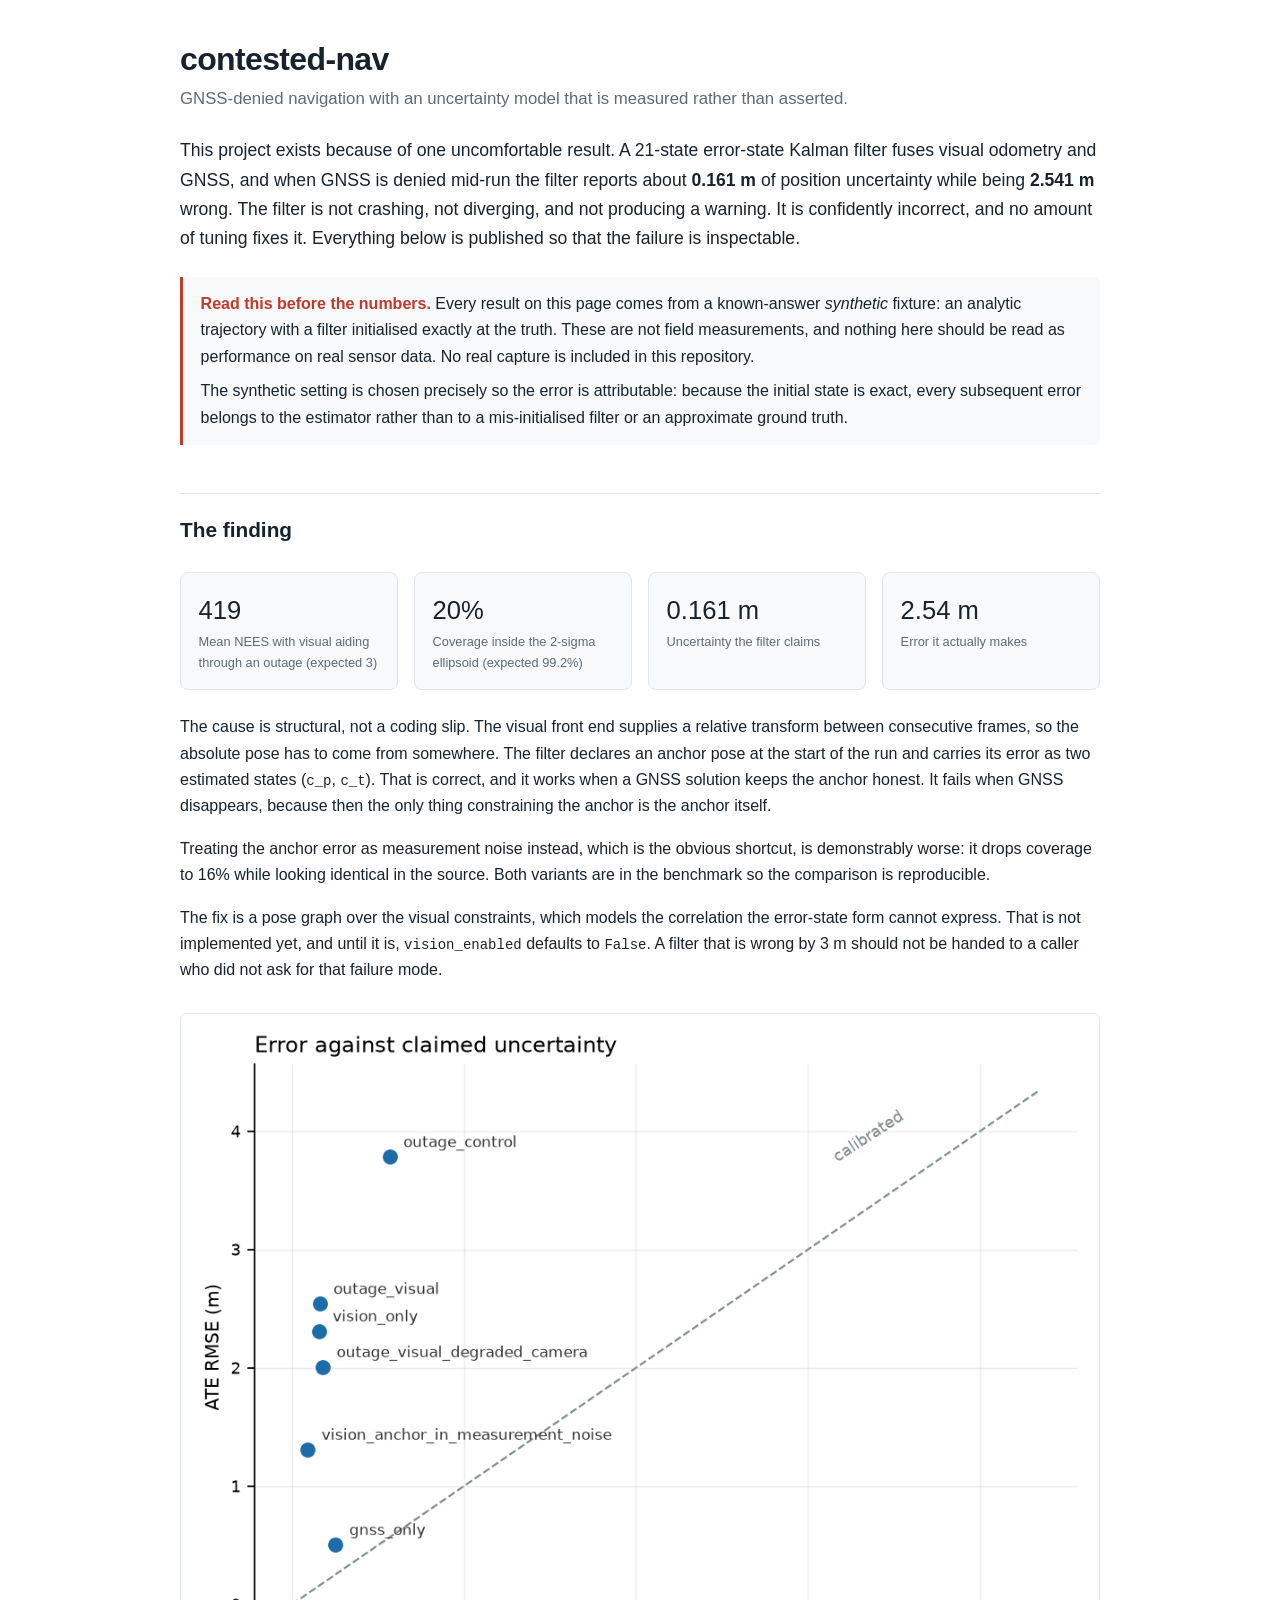
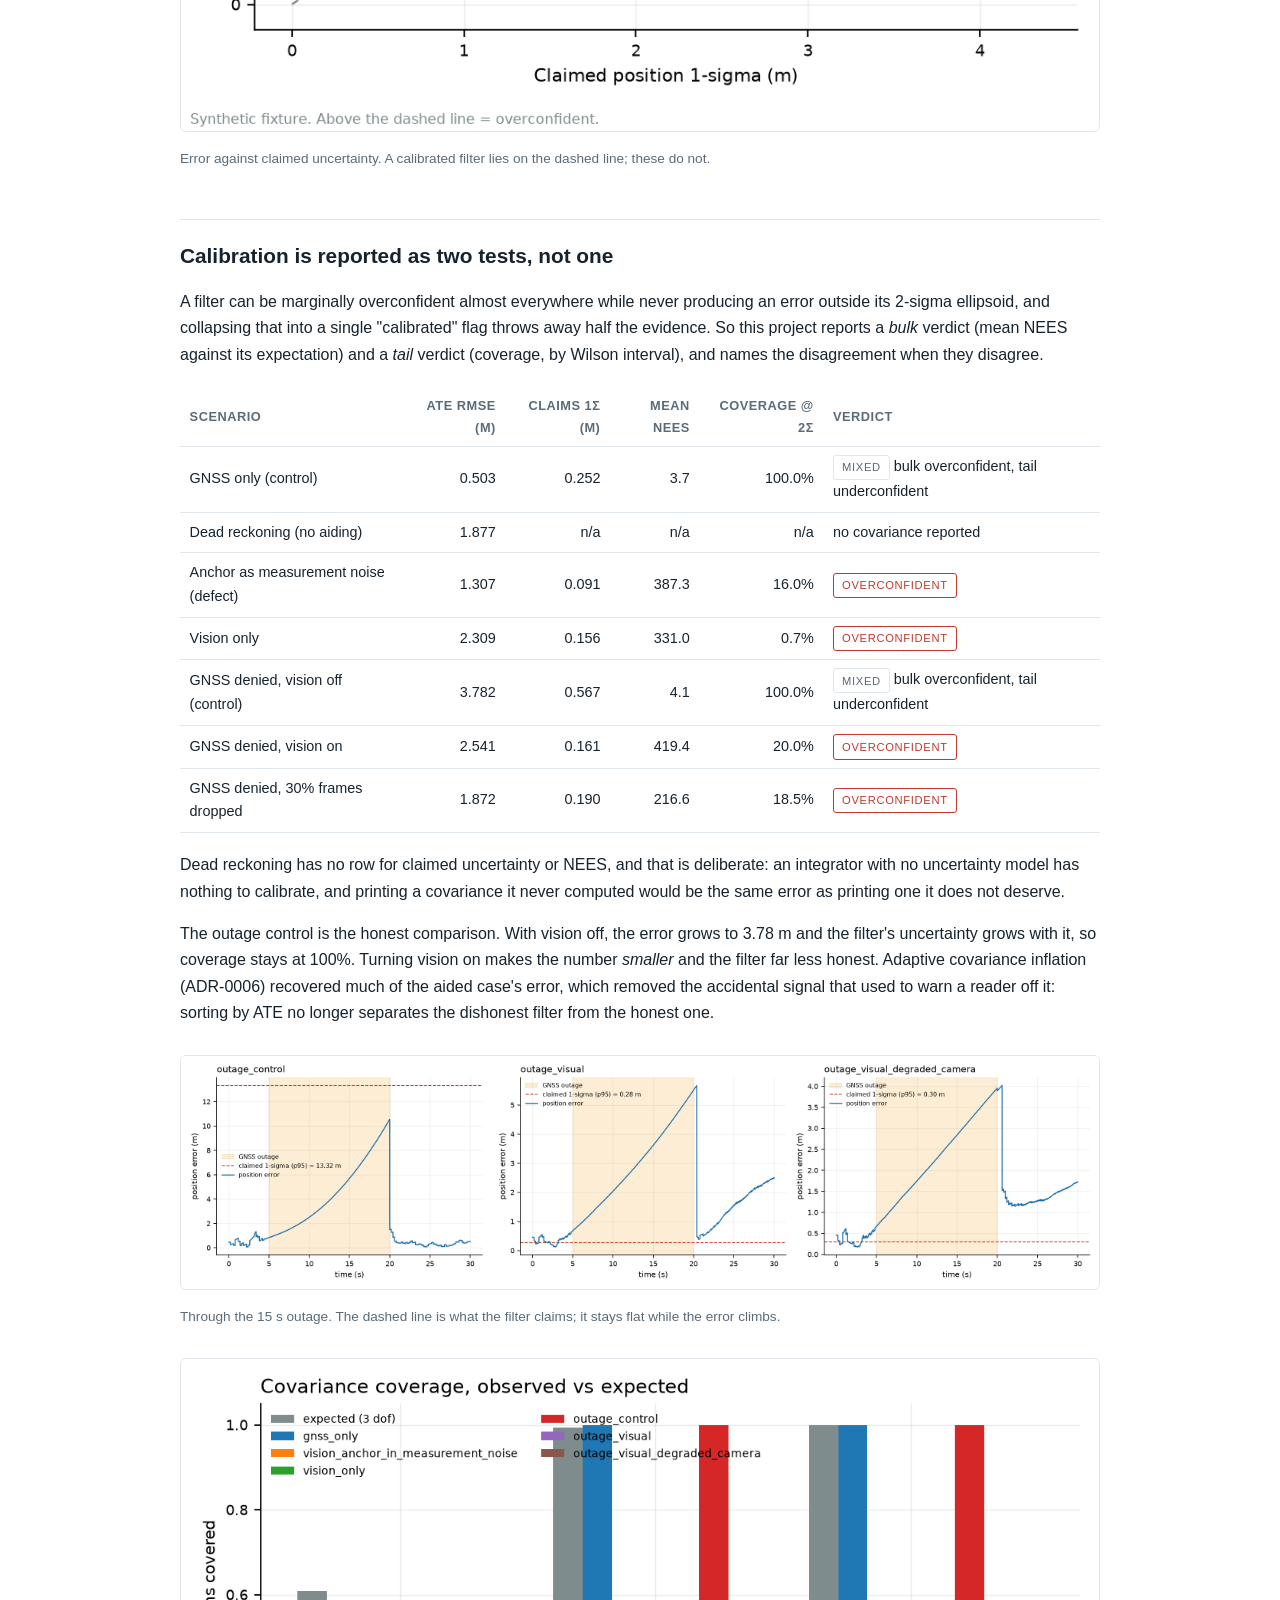
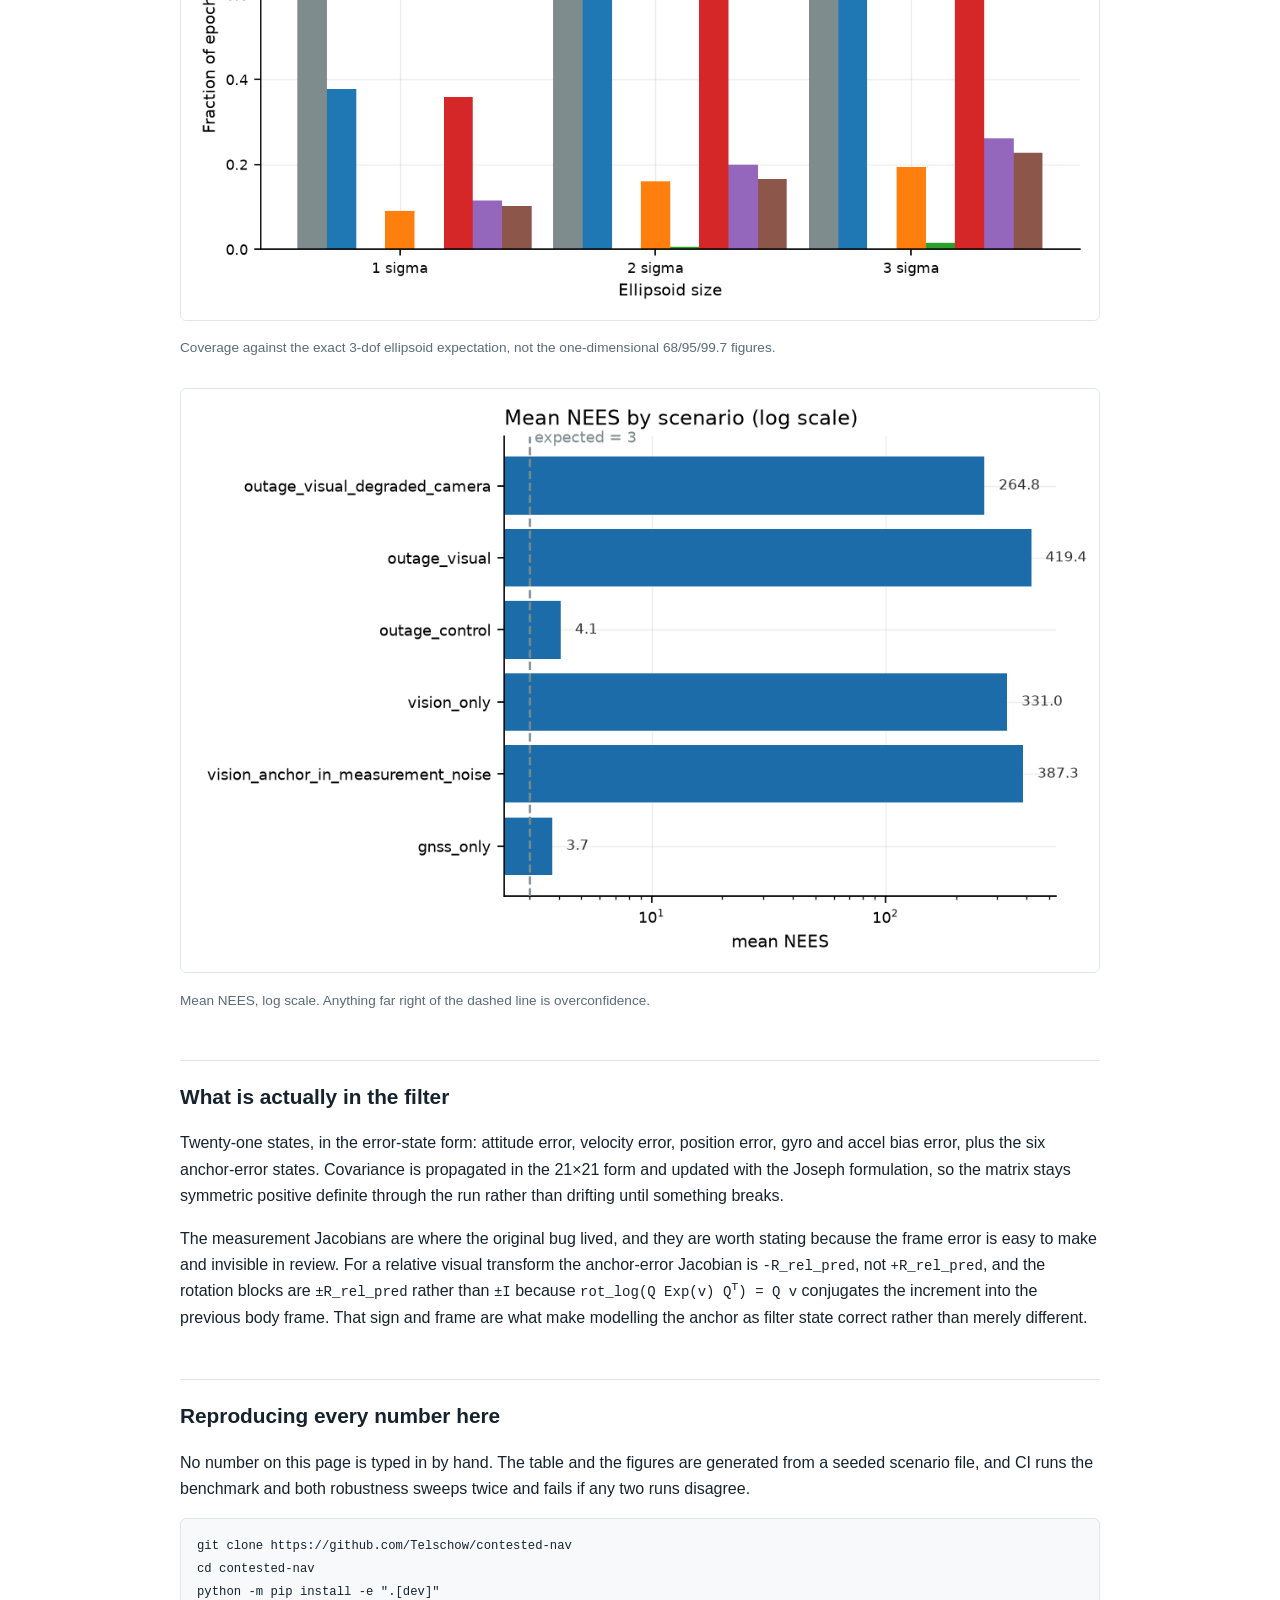
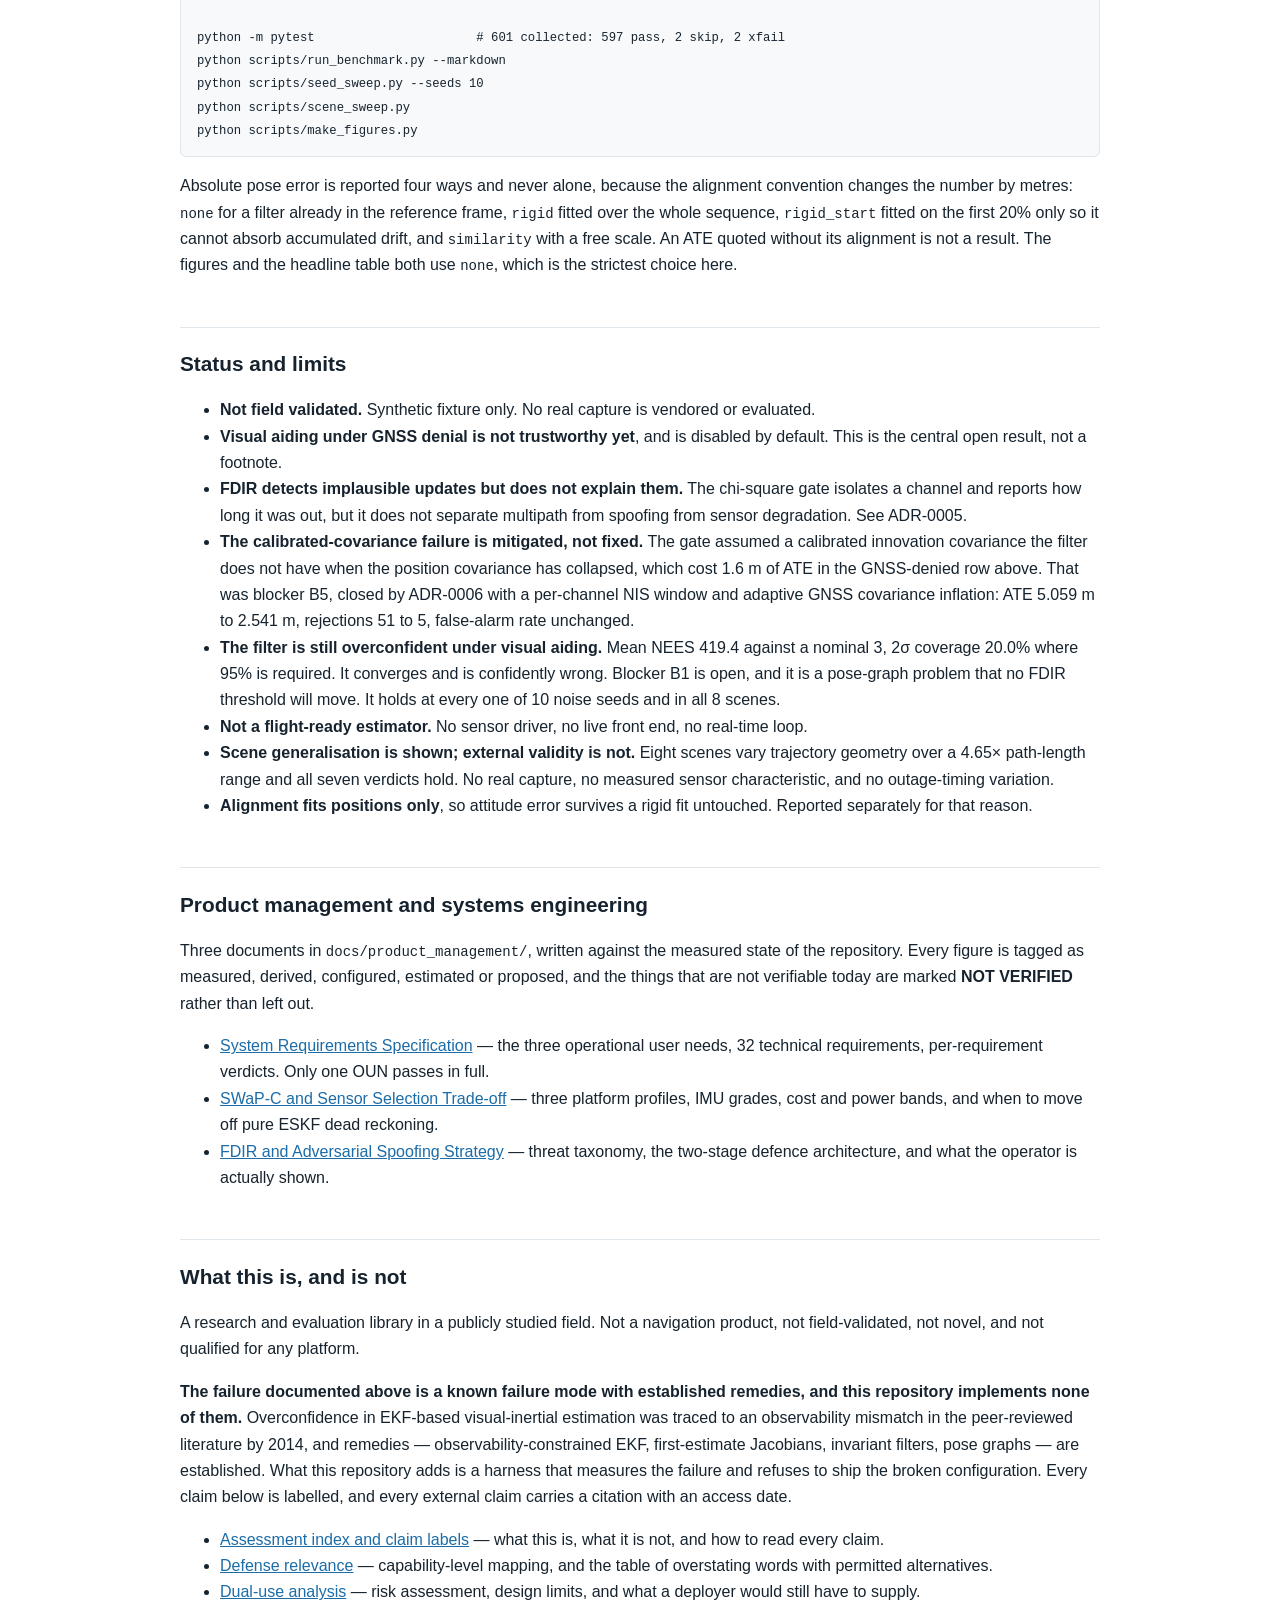
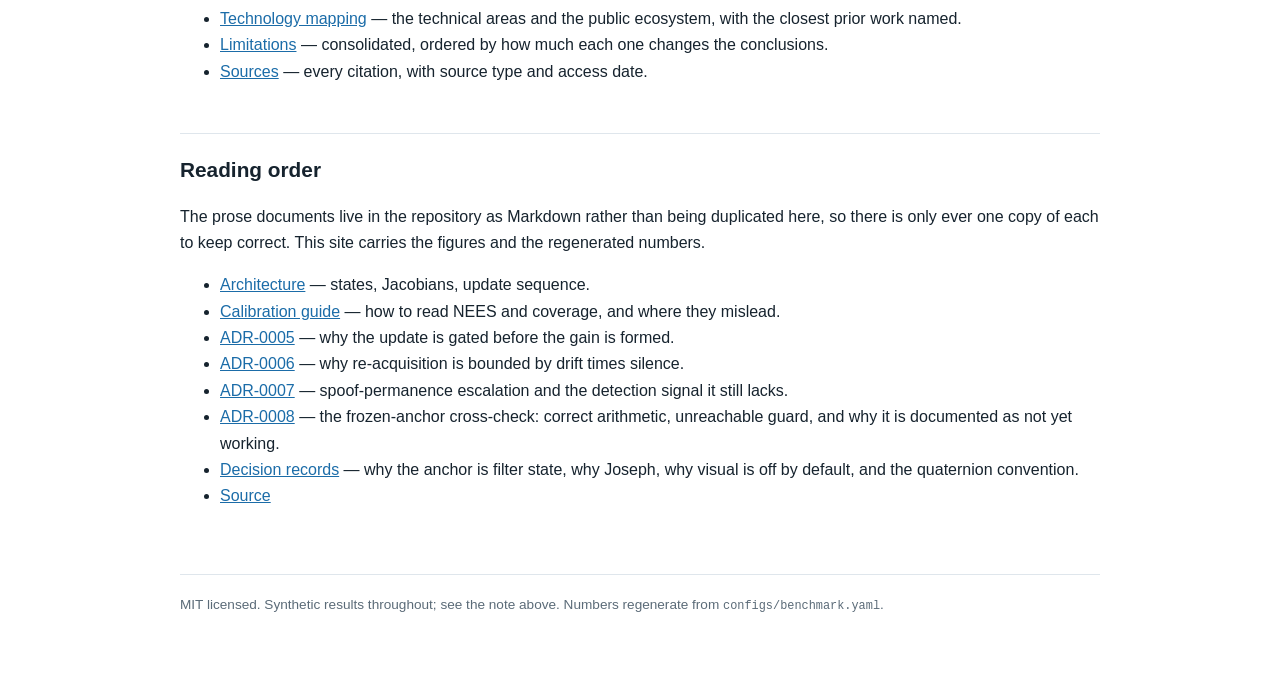
==== commit 8ae312d5: "docs: correct stale and false numbers in the public surface The public documents disagreed with the " ====
--- a/docs/index.html
+++ b/docs/index.html
@@ -198,14 +198,17 @@
 
 <p>
 No number on this page is typed in by hand. The table and the figures are generated from a
-seeded scenario file, and CI runs the benchmark twice and fails if the two runs disagree.</p>
+seeded scenario file, and CI runs the benchmark and both robustness sweeps twice and fails if
+any two runs disagree.</p>
 
 <pre><code>git clone https://github.com/Telschow/contested-nav
 cd contested-nav
 python -m pip install -e ".[dev]"
 
-python -m pytest                      # 534 collected: 532 pass, 2 skip
+python -m pytest                      # 601 collected: 597 pass, 2 skip, 2 xfail
 python scripts/run_benchmark.py --markdown
+python scripts/seed_sweep.py --seeds 10
+python scripts/scene_sweep.py
 python scripts/make_figures.py</code></pre>
 
 <p>
@@ -223,9 +226,9 @@
   <li><strong>Visual aiding under GNSS denial is not trustworthy yet</strong>, and is disabled by default. This is the central open result, not a footnote.</li>
   <li><strong>FDIR detects implausible updates but does not explain them.</strong> The chi-square gate isolates a channel and reports how long it was out, but it does not separate multipath from spoofing from sensor degradation. See ADR-0005.</li>
   <li><strong>The calibrated-covariance failure is mitigated, not fixed.</strong> The gate assumed a calibrated innovation covariance the filter does not have when the position covariance has collapsed, which cost 1.6&nbsp;m of ATE in the GNSS-denied row above. That was blocker B5, closed by ADR-0006 with a per-channel NIS window and adaptive GNSS covariance inflation: ATE 5.059&nbsp;m to 2.541&nbsp;m, rejections 51 to 5, false-alarm rate unchanged.</li>
-  <li><strong>The filter is still overconfident under visual aiding.</strong> Mean NEES 419.4 against a nominal 3, 2&sigma; coverage 20.0% where 95% is required. It converges and is confidently wrong. Blocker B1 is open, and it is a pose-graph problem that no FDIR threshold will move.</li>
+  <li><strong>The filter is still overconfident under visual aiding.</strong> Mean NEES 419.4 against a nominal 3, 2&sigma; coverage 20.0% where 95% is required. It converges and is confidently wrong. Blocker B1 is open, and it is a pose-graph problem that no FDIR threshold will move. It holds at every one of 10 noise seeds and in all 8 scenes.</li>
   <li><strong>Not a flight-ready estimator.</strong> No sensor driver, no live front end, no real-time loop.</li>
-  <li><strong>Single trajectory fixture.</strong> One 30 s synthetic path, so the numbers characterise a configuration, not a distribution over scenes.</li>
+  <li><strong>Scene generalisation is shown; external validity is not.</strong> Eight scenes vary trajectory geometry over a 4.65&times; path-length range and all seven verdicts hold. No real capture, no measured sensor characteristic, and no outage-timing variation.</li>
   <li><strong>Alignment fits positions only</strong>, so attitude error survives a rigid fit untouched. Reported separately for that reason.</li>
 </ul>
 
@@ -241,6 +244,33 @@
   <li><a href="https://github.com/Telschow/contested-nav/blob/main/docs/product_management/01_system_requirements_spec.md">System Requirements Specification</a> &mdash; the three operational user needs, 32 technical requirements, per-requirement verdicts. Only one OUN passes in full.</li>
   <li><a href="https://github.com/Telschow/contested-nav/blob/main/docs/product_management/02_swapc_tradeoff_matrix.md">SWaP-C and Sensor Selection Trade-off</a> &mdash; three platform profiles, IMU grades, cost and power bands, and when to move off pure ESKF dead reckoning.</li>
   <li><a href="https://github.com/Telschow/contested-nav/blob/main/docs/product_management/03_fdir_and_spoofing_strategy.md">FDIR and Adversarial Spoofing Strategy</a> &mdash; threat taxonomy, the two-stage defence architecture, and what the operator is actually shown.</li>
+</ul>
+
+<h2>What this is, and is not</h2>
+
+<p>
+A research and evaluation library in a publicly studied field. Not a navigation
+product, not field-validated, not novel, and not qualified for any platform.
+</p>
+
+<p>
+<strong>The failure documented above is a known failure mode with established
+remedies, and this repository implements none of them.</strong> Overconfidence in
+EKF-based visual-inertial estimation was traced to an observability mismatch in
+the peer-reviewed literature by 2014, and remedies &mdash; observability-constrained
+EKF, first-estimate Jacobians, invariant filters, pose graphs &mdash; are
+established. What this repository adds is a harness that measures the failure and
+refuses to ship the broken configuration. Every claim below is labelled, and
+every external claim carries a citation with an access date.
+</p>
+
+<ul>
+  <li><a href="https://github.com/Telschow/contested-nav/blob/main/docs/defense/README.md">Assessment index and claim labels</a> &mdash; what this is, what it is not, and how to read every claim.</li>
+  <li><a href="https://github.com/Telschow/contested-nav/blob/main/docs/defense/DEFENSE_RELEVANCE.md">Defense relevance</a> &mdash; capability-level mapping, and the table of overstating words with permitted alternatives.</li>
+  <li><a href="https://github.com/Telschow/contested-nav/blob/main/docs/defense/DUAL_USE_ANALYSIS.md">Dual-use analysis</a> &mdash; risk assessment, design limits, and what a deployer would still have to supply.</li>
+  <li><a href="https://github.com/Telschow/contested-nav/blob/main/docs/defense/TECHNOLOGY_MAPPING.md">Technology mapping</a> &mdash; the technical areas and the public ecosystem, with the closest prior work named.</li>
+  <li><a href="https://github.com/Telschow/contested-nav/blob/main/docs/defense/LIMITATIONS.md">Limitations</a> &mdash; consolidated, ordered by how much each one changes the conclusions.</li>
+  <li><a href="https://github.com/Telschow/contested-nav/blob/main/docs/defense/SOURCES.md">Sources</a> &mdash; every citation, with source type and access date.</li>
 </ul>
 
 <h2>Reading order</h2>
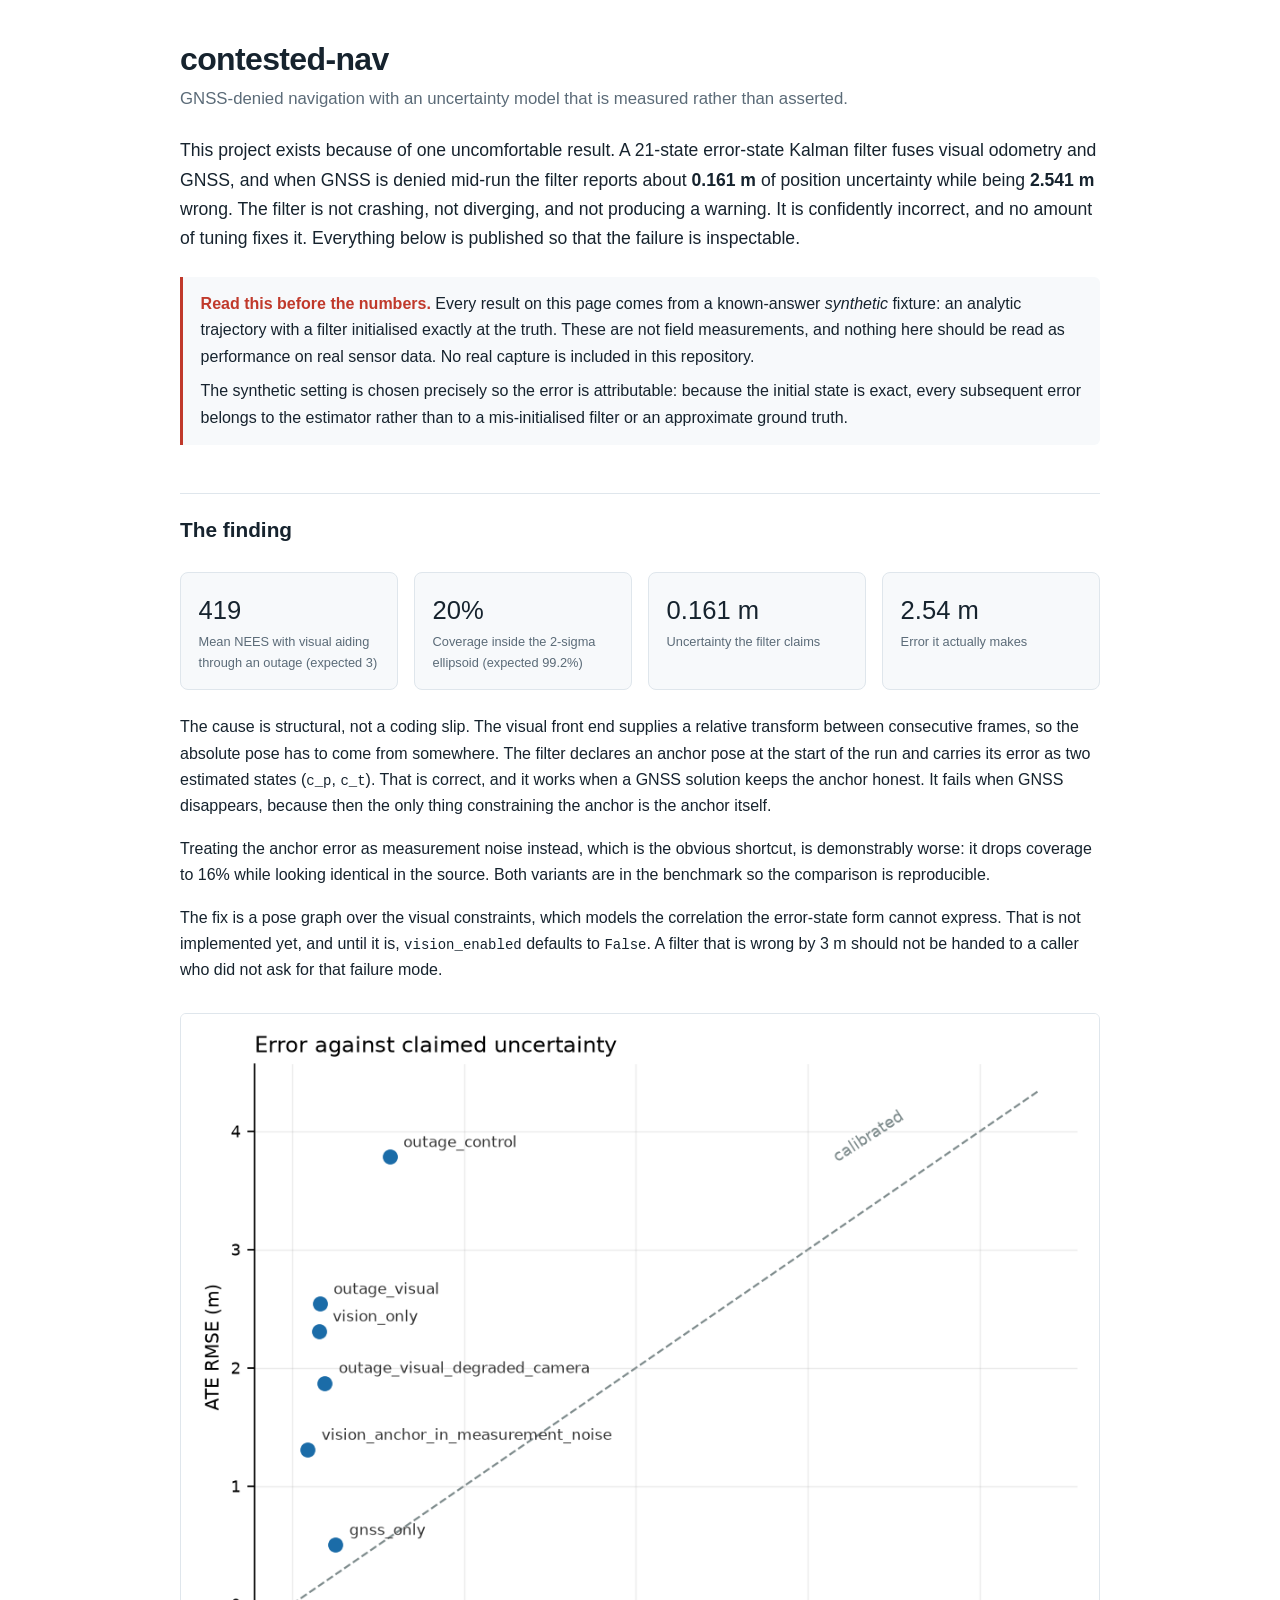
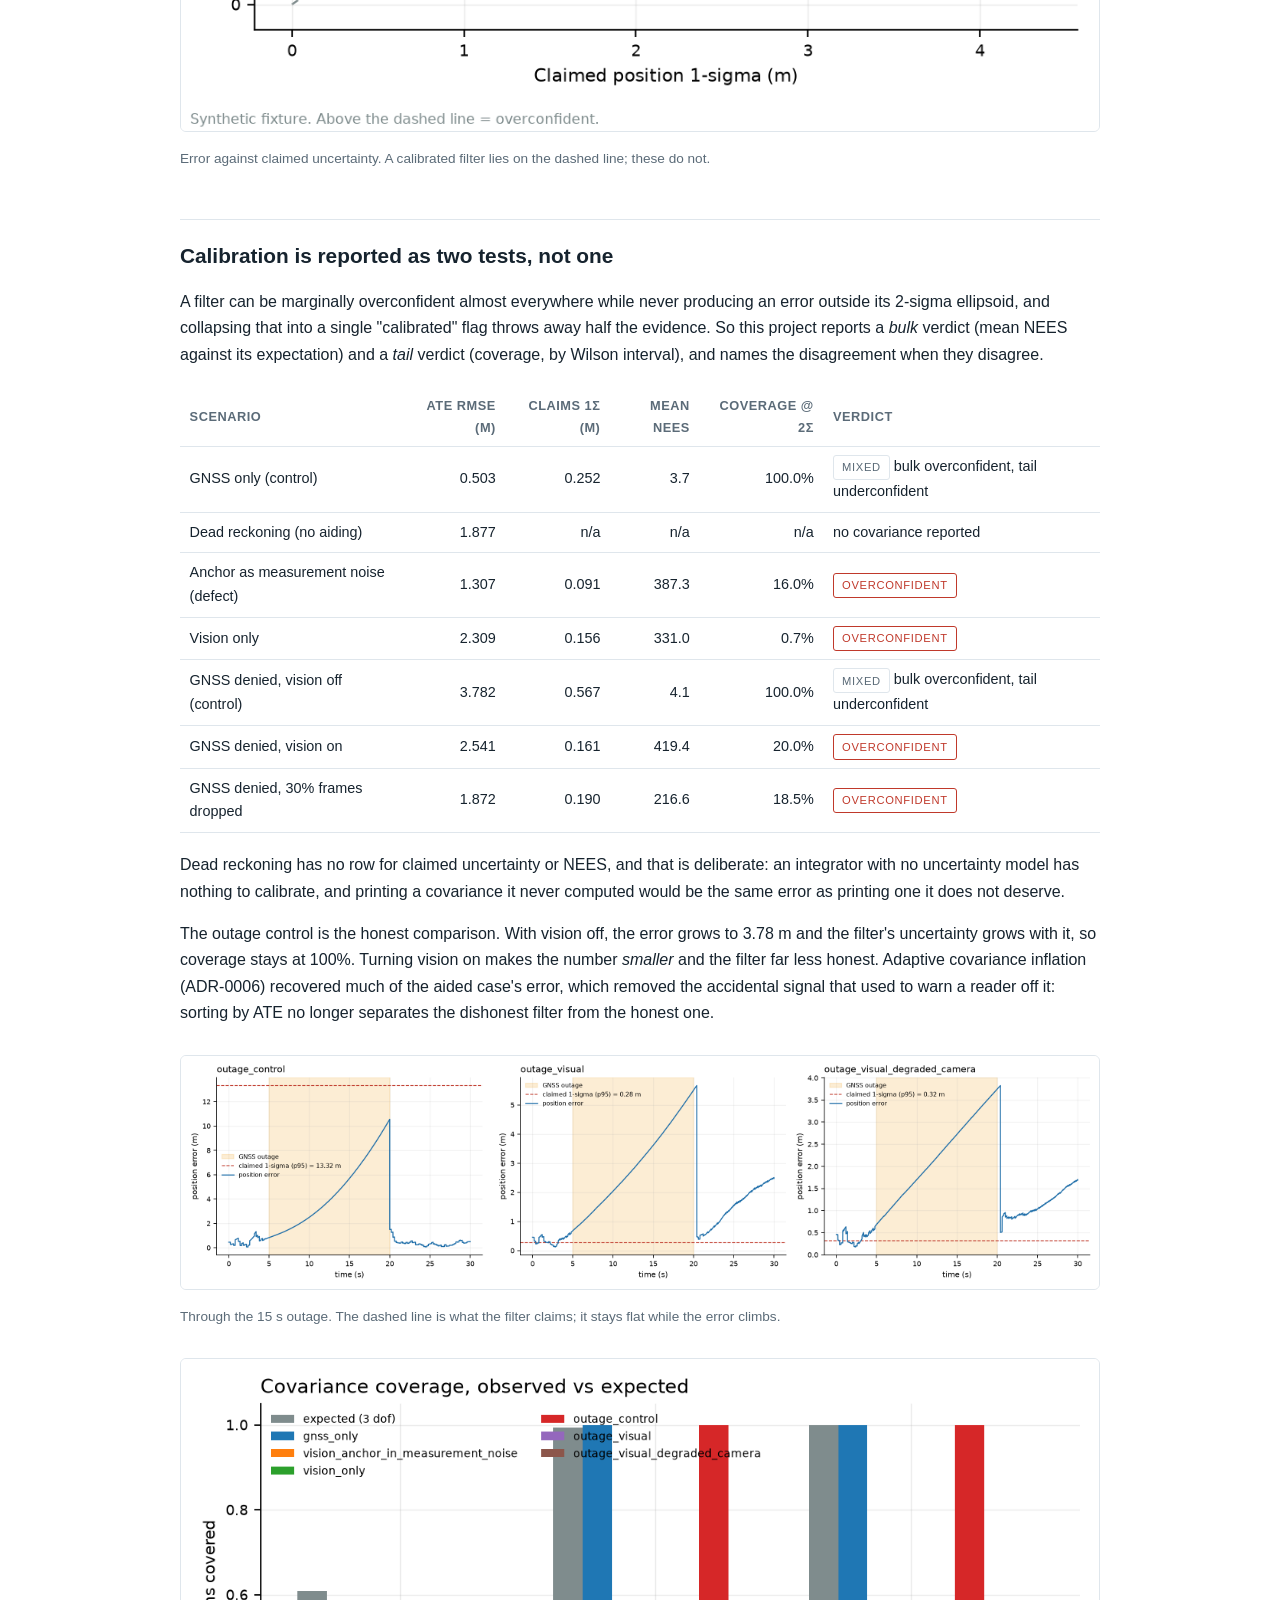
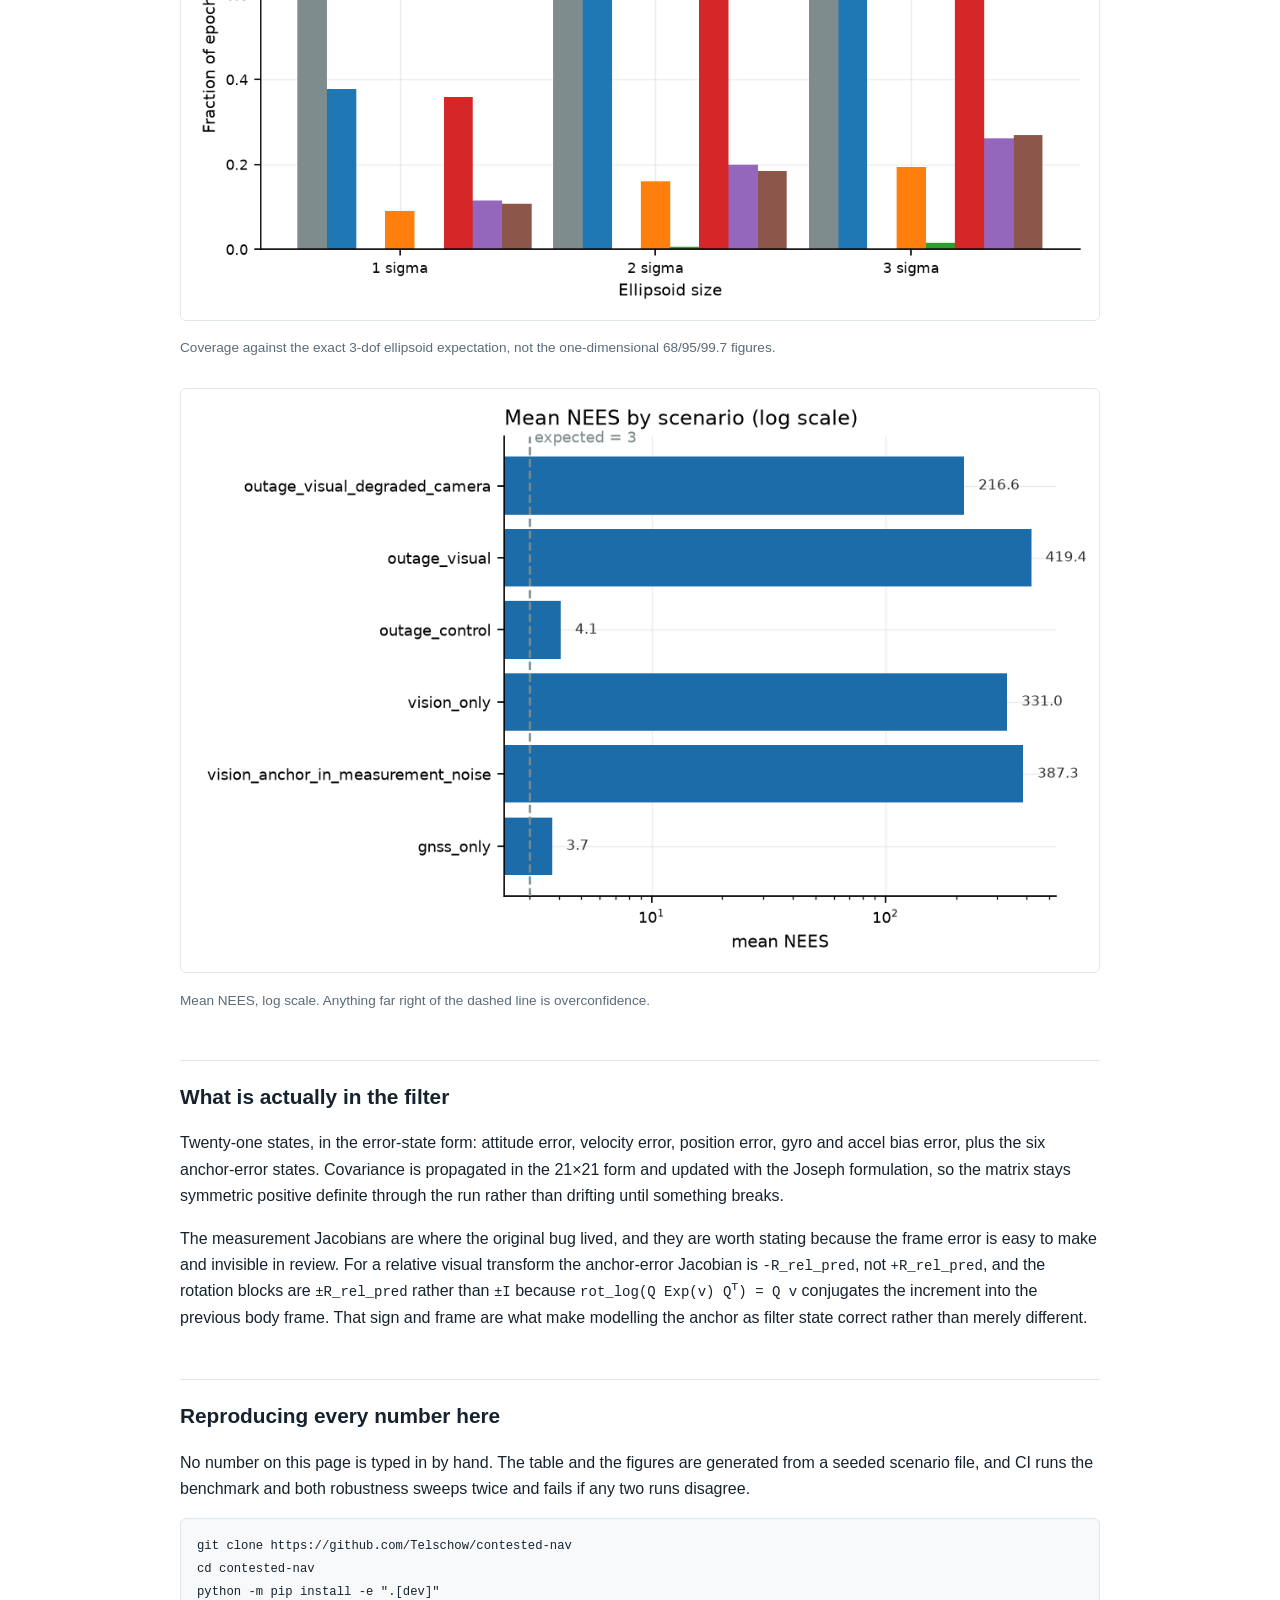
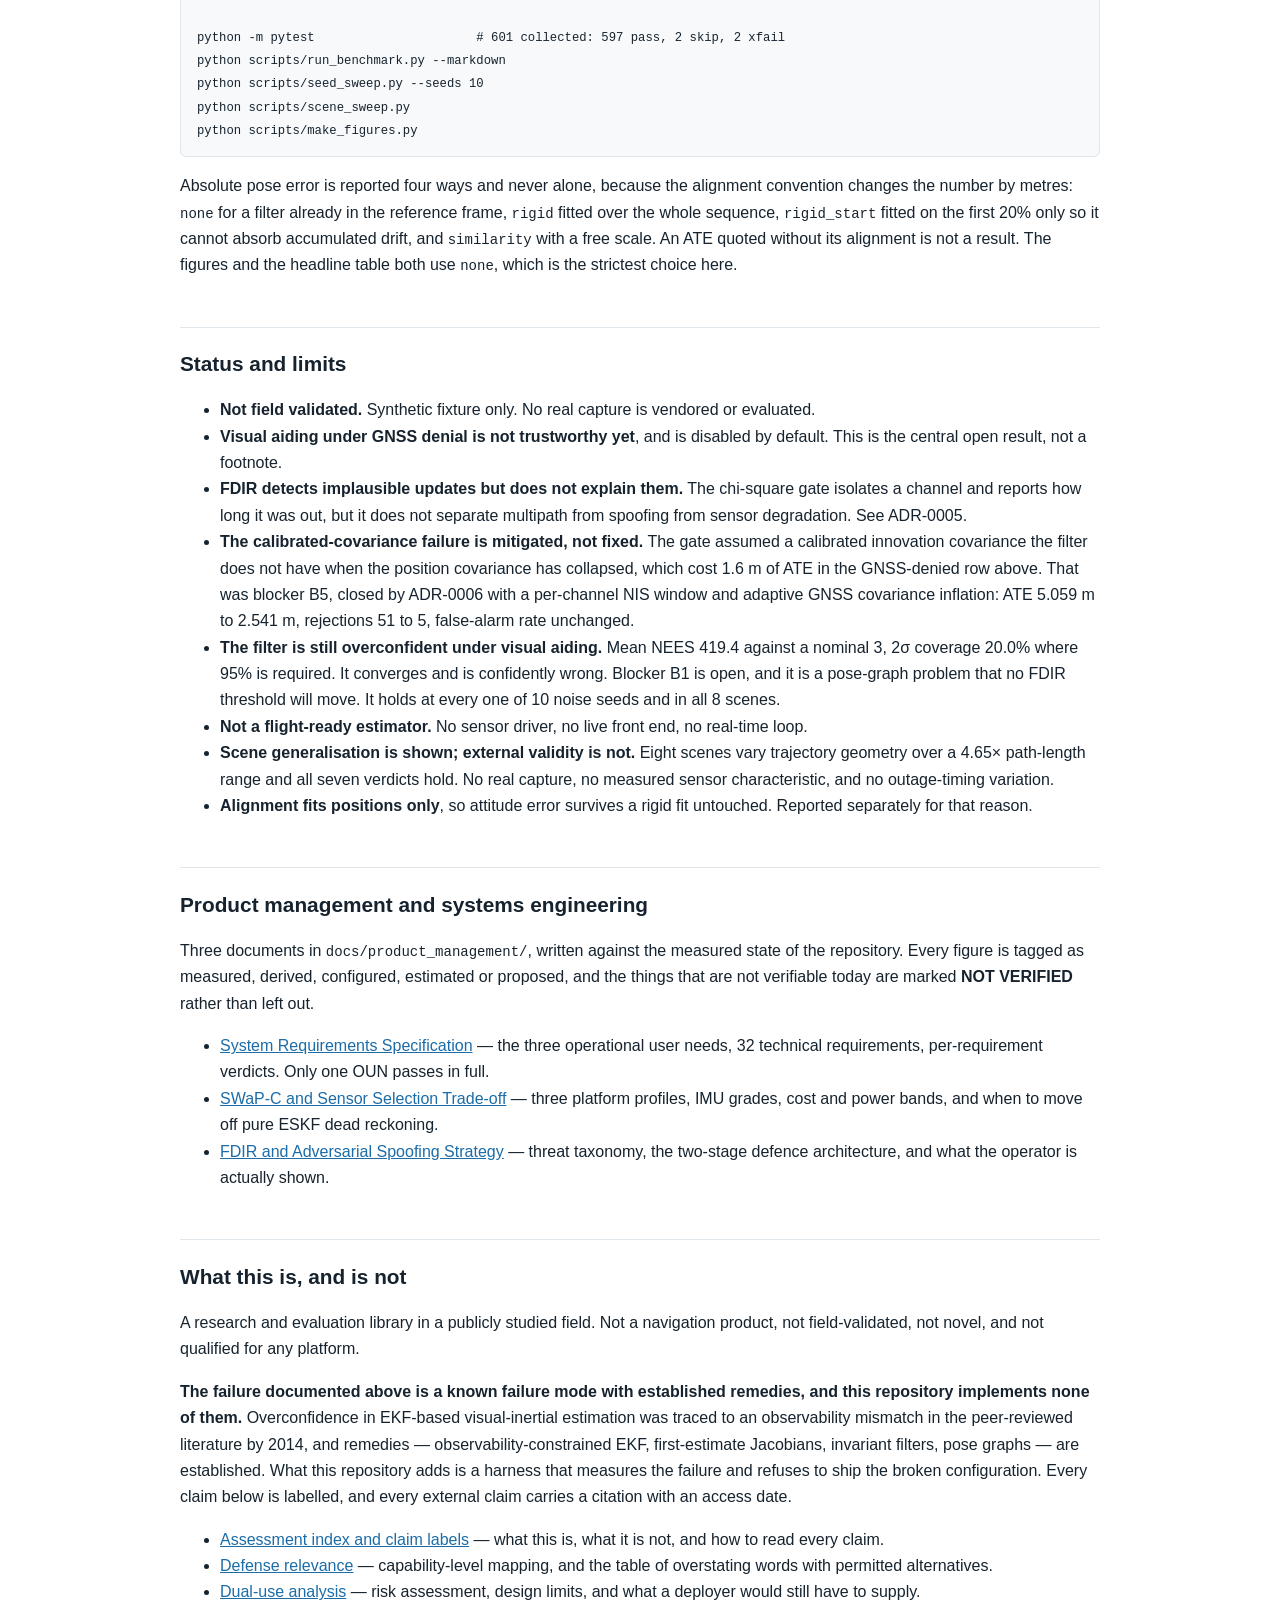
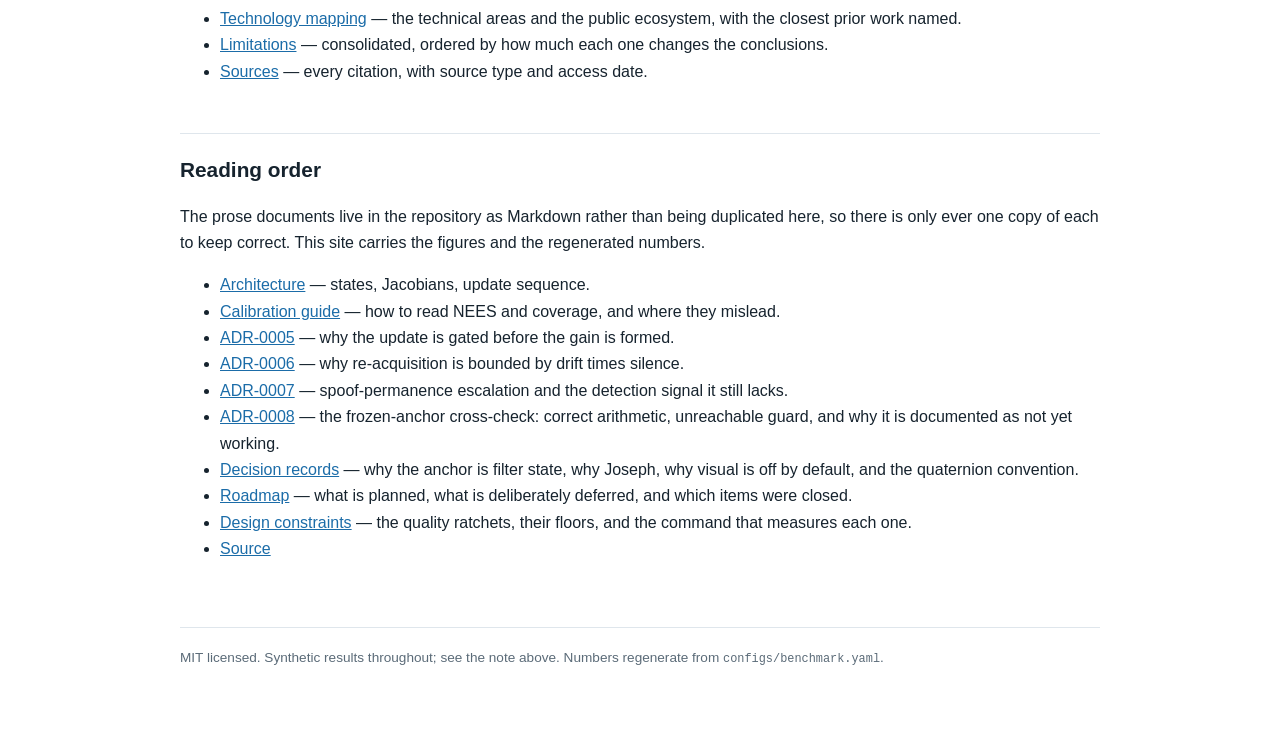
==== commit 0ad236e9: "docs: link the roadmap and constraints from the README and the landing page The README linked archit" ====
--- a/docs/index.html
+++ b/docs/index.html
@@ -289,6 +289,8 @@
   <li><a href="https://github.com/Telschow/contested-nav/blob/main/docs/adr/0007-spoof-permanence-hysteresis.md">ADR-0007</a> &mdash; spoof-permanence escalation and the detection signal it still lacks.</li>
   <li><a href="https://github.com/Telschow/contested-nav/blob/main/docs/adr/0008-frozen-anchor-cross-check.md">ADR-0008</a> &mdash; the frozen-anchor cross-check: correct arithmetic, unreachable guard, and why it is documented as not yet working.</li>
   <li><a href="https://github.com/Telschow/contested-nav/tree/main/docs/adr">Decision records</a> &mdash; why the anchor is filter state, why Joseph, why visual is off by default, and the quaternion convention.</li>
+  <li><a href="https://github.com/Telschow/contested-nav/blob/main/ROADMAP.md">Roadmap</a> &mdash; what is planned, what is deliberately deferred, and which items were closed.</li>
+  <li><a href="https://github.com/Telschow/contested-nav/blob/main/CONSTRAINTS.md">Design constraints</a> &mdash; the quality ratchets, their floors, and the command that measures each one.</li>
   <li><a href="https://github.com/Telschow/contested-nav">Source</a></li>
 </ul>
 
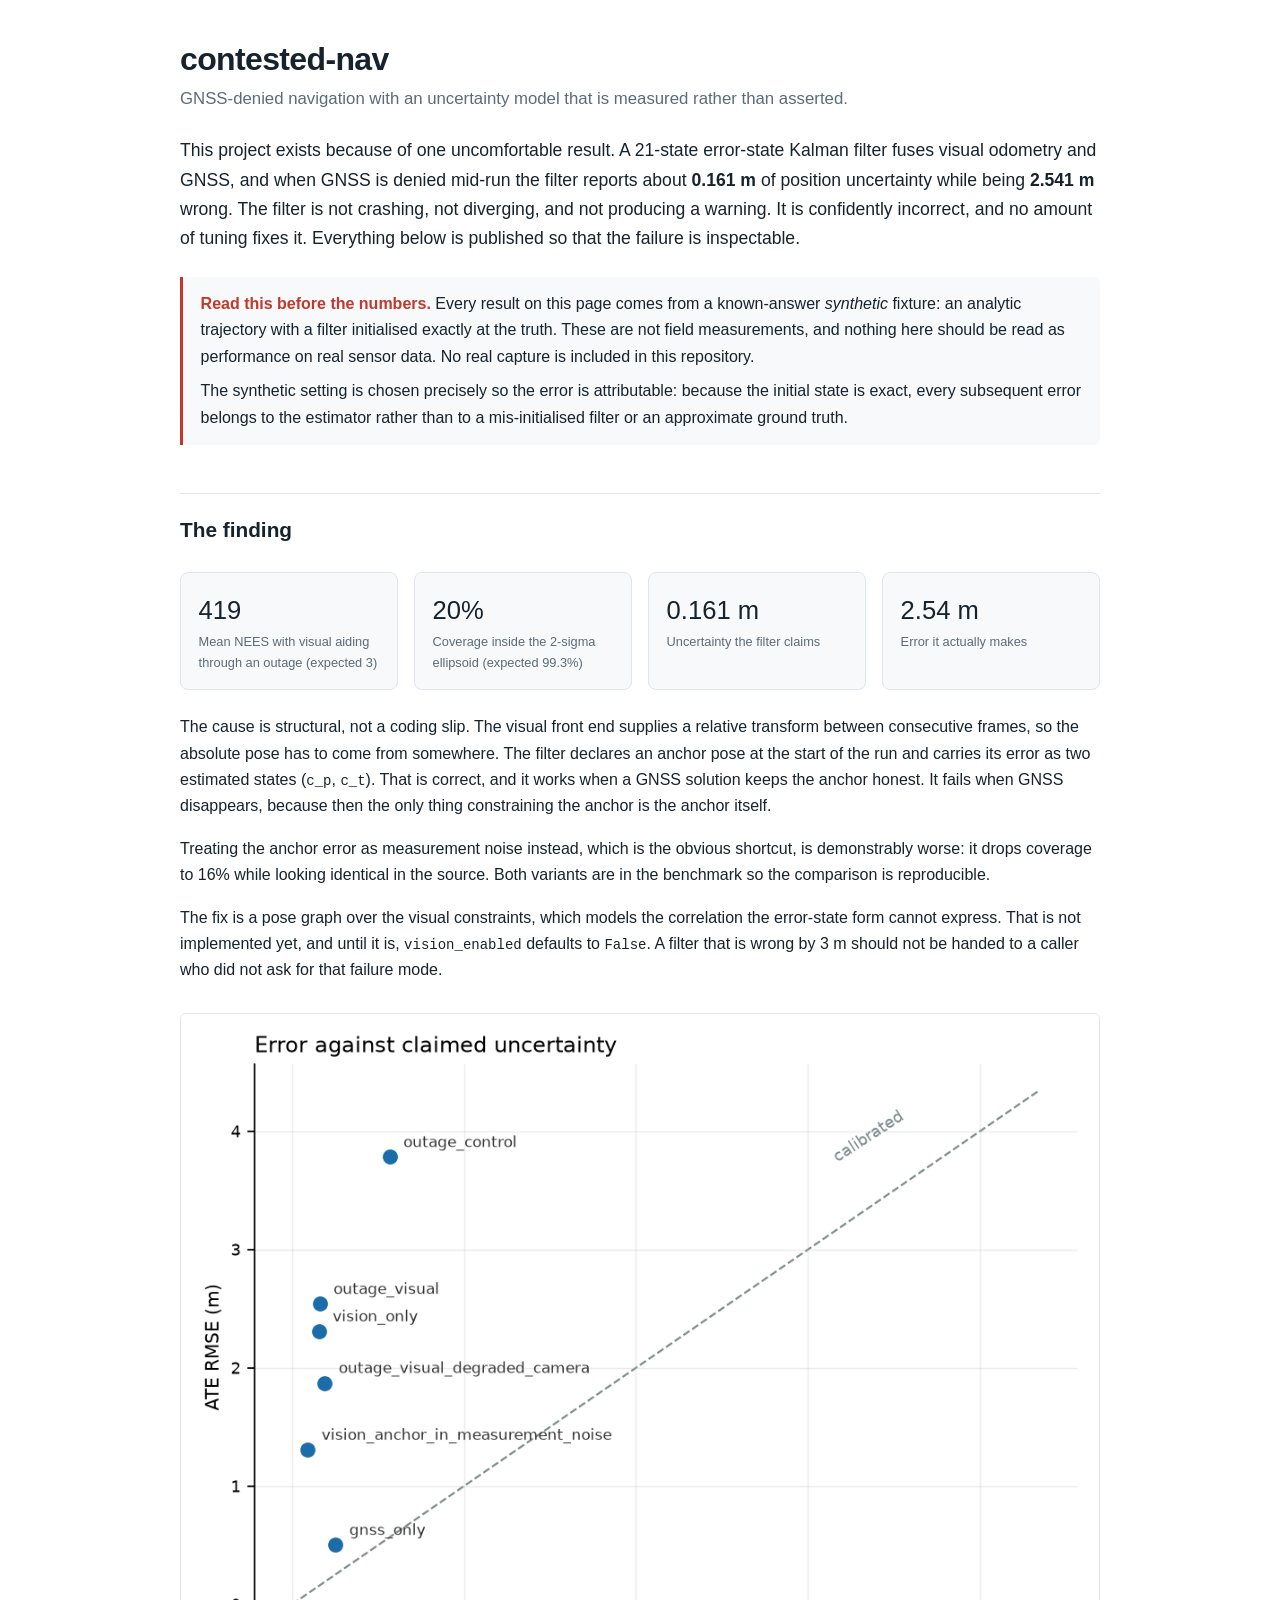
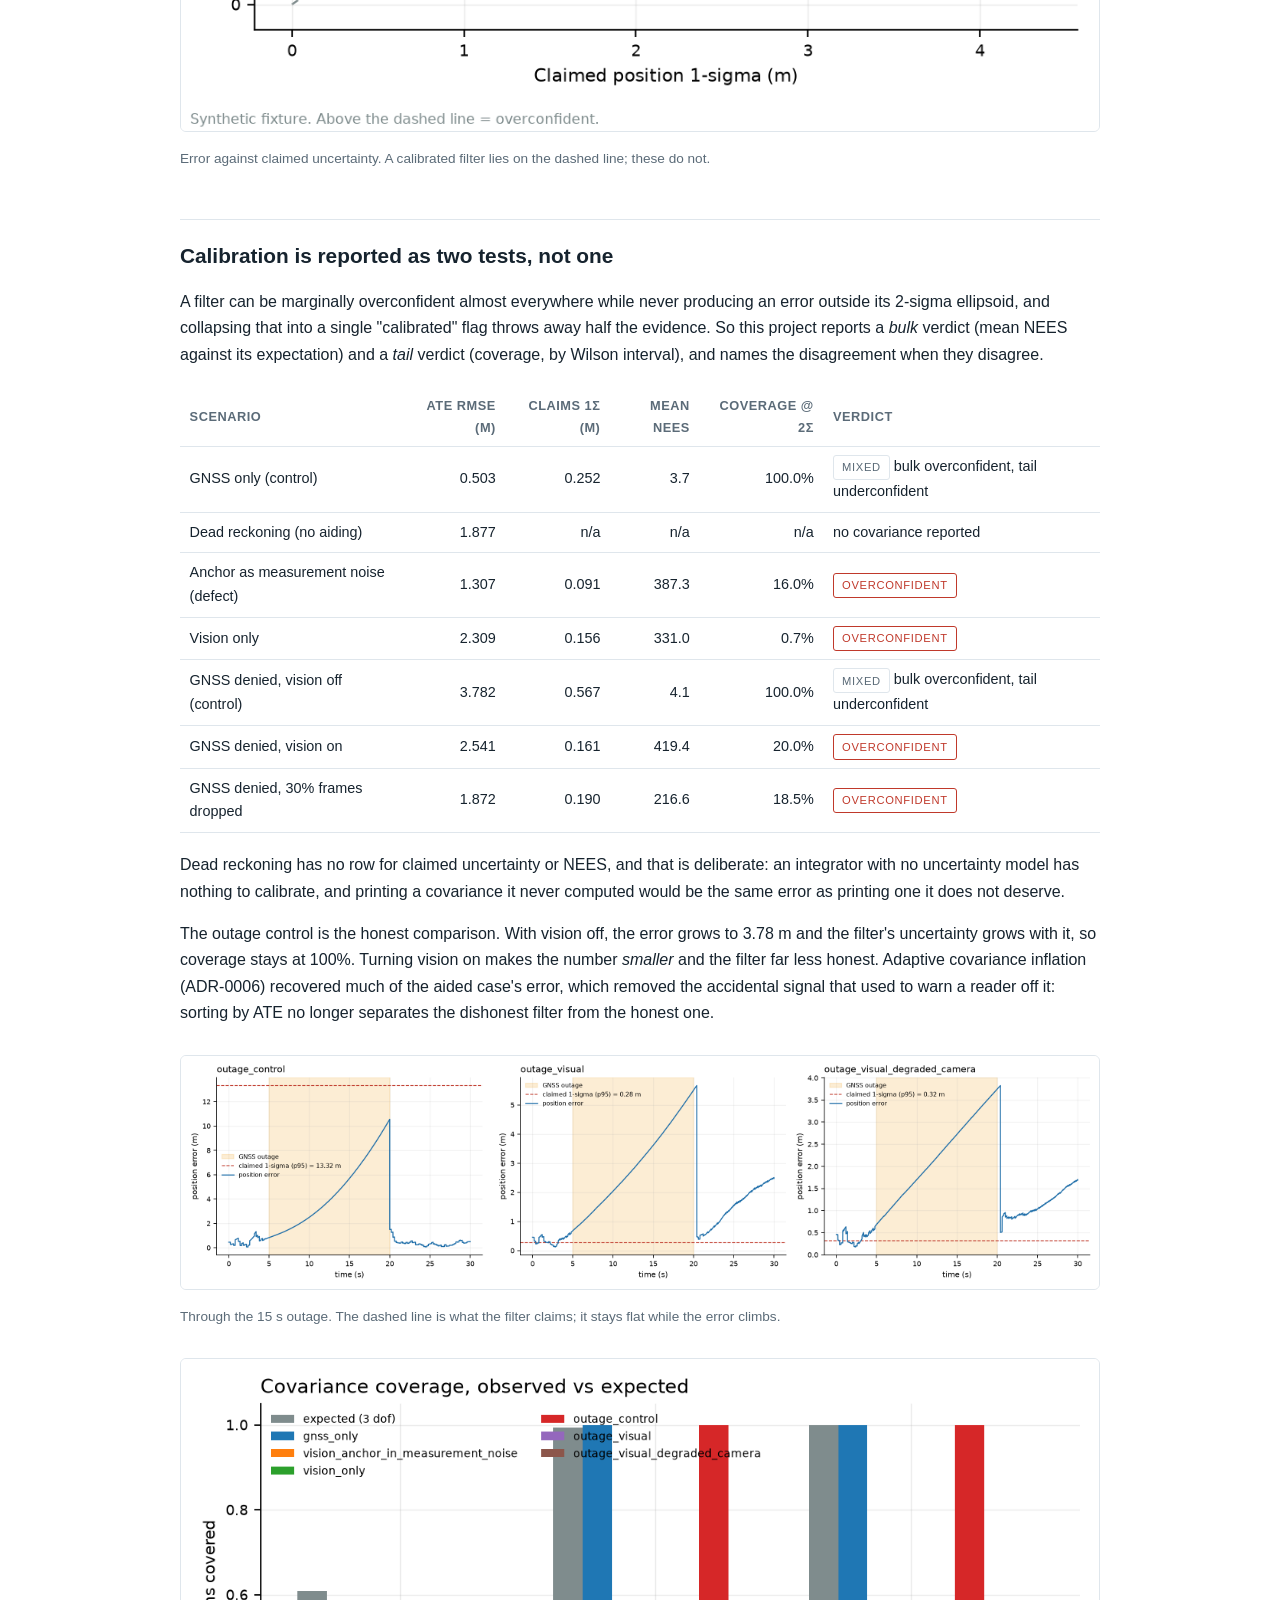
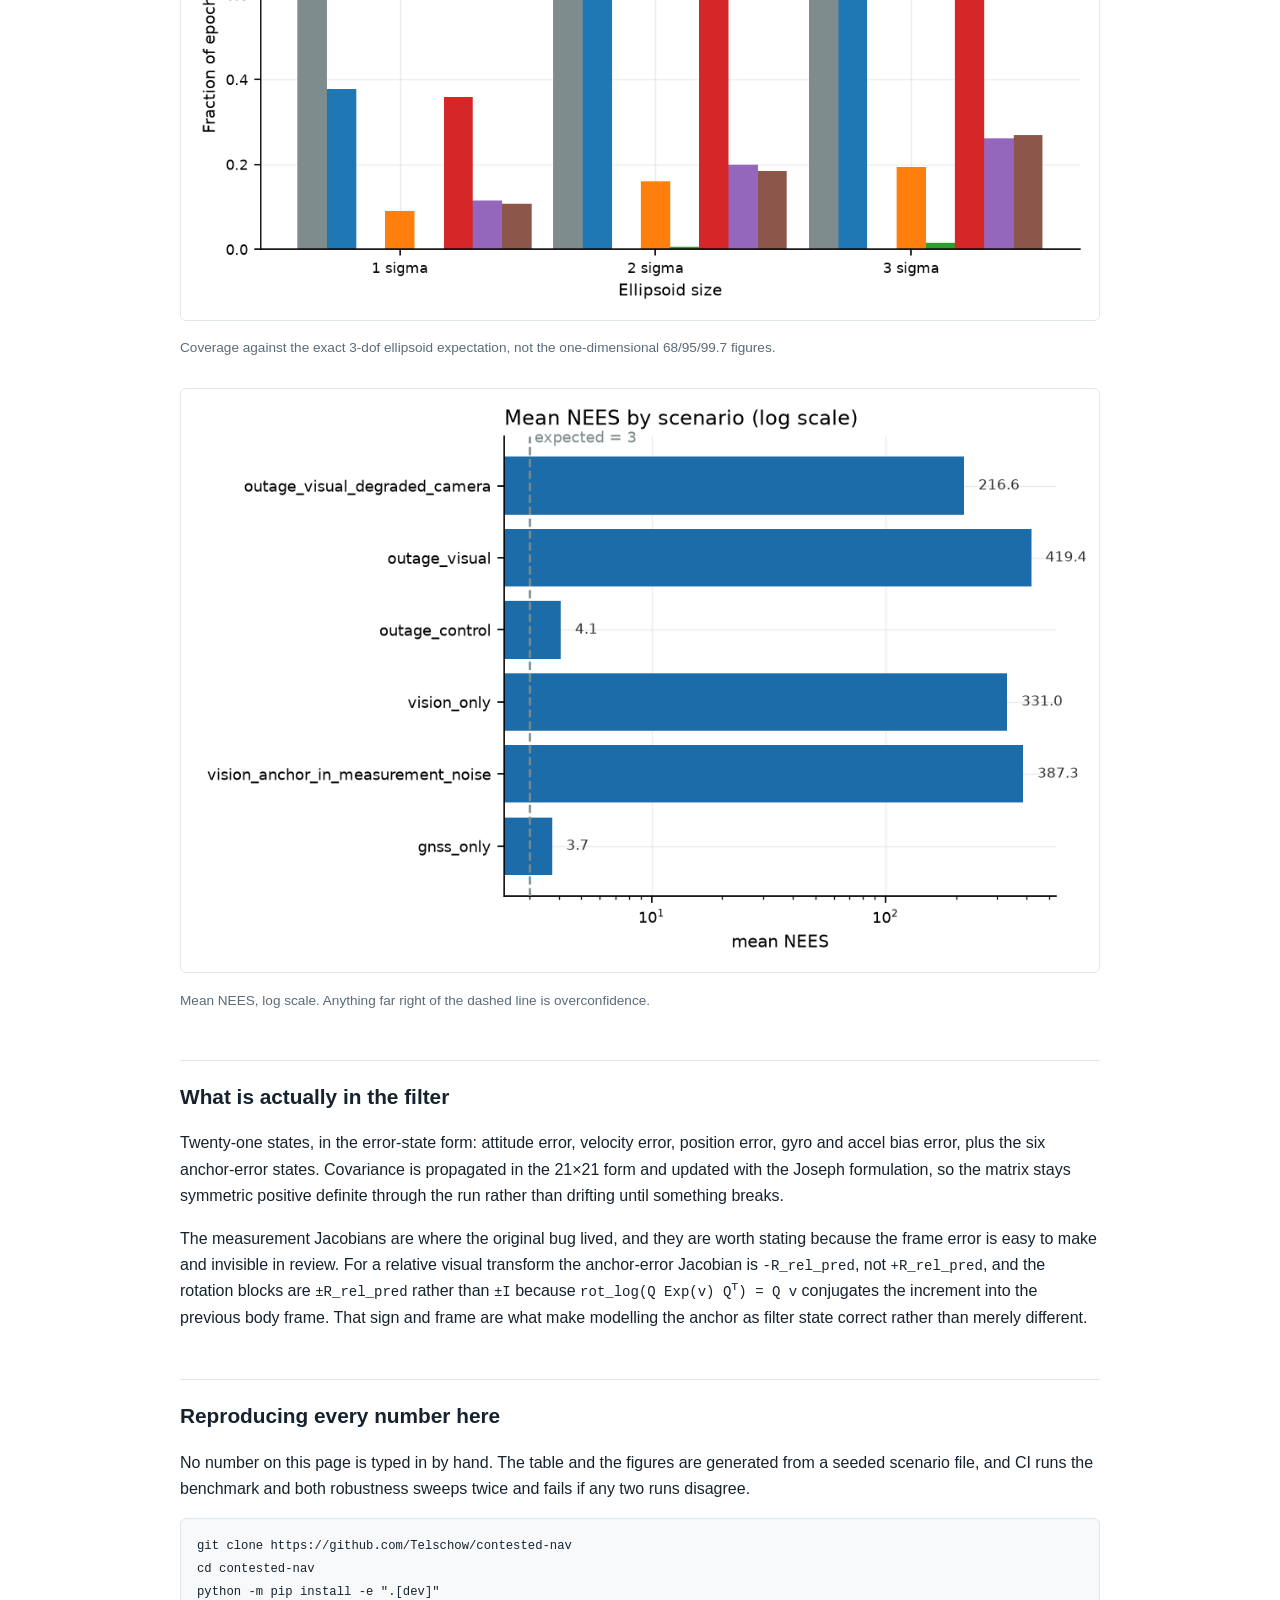
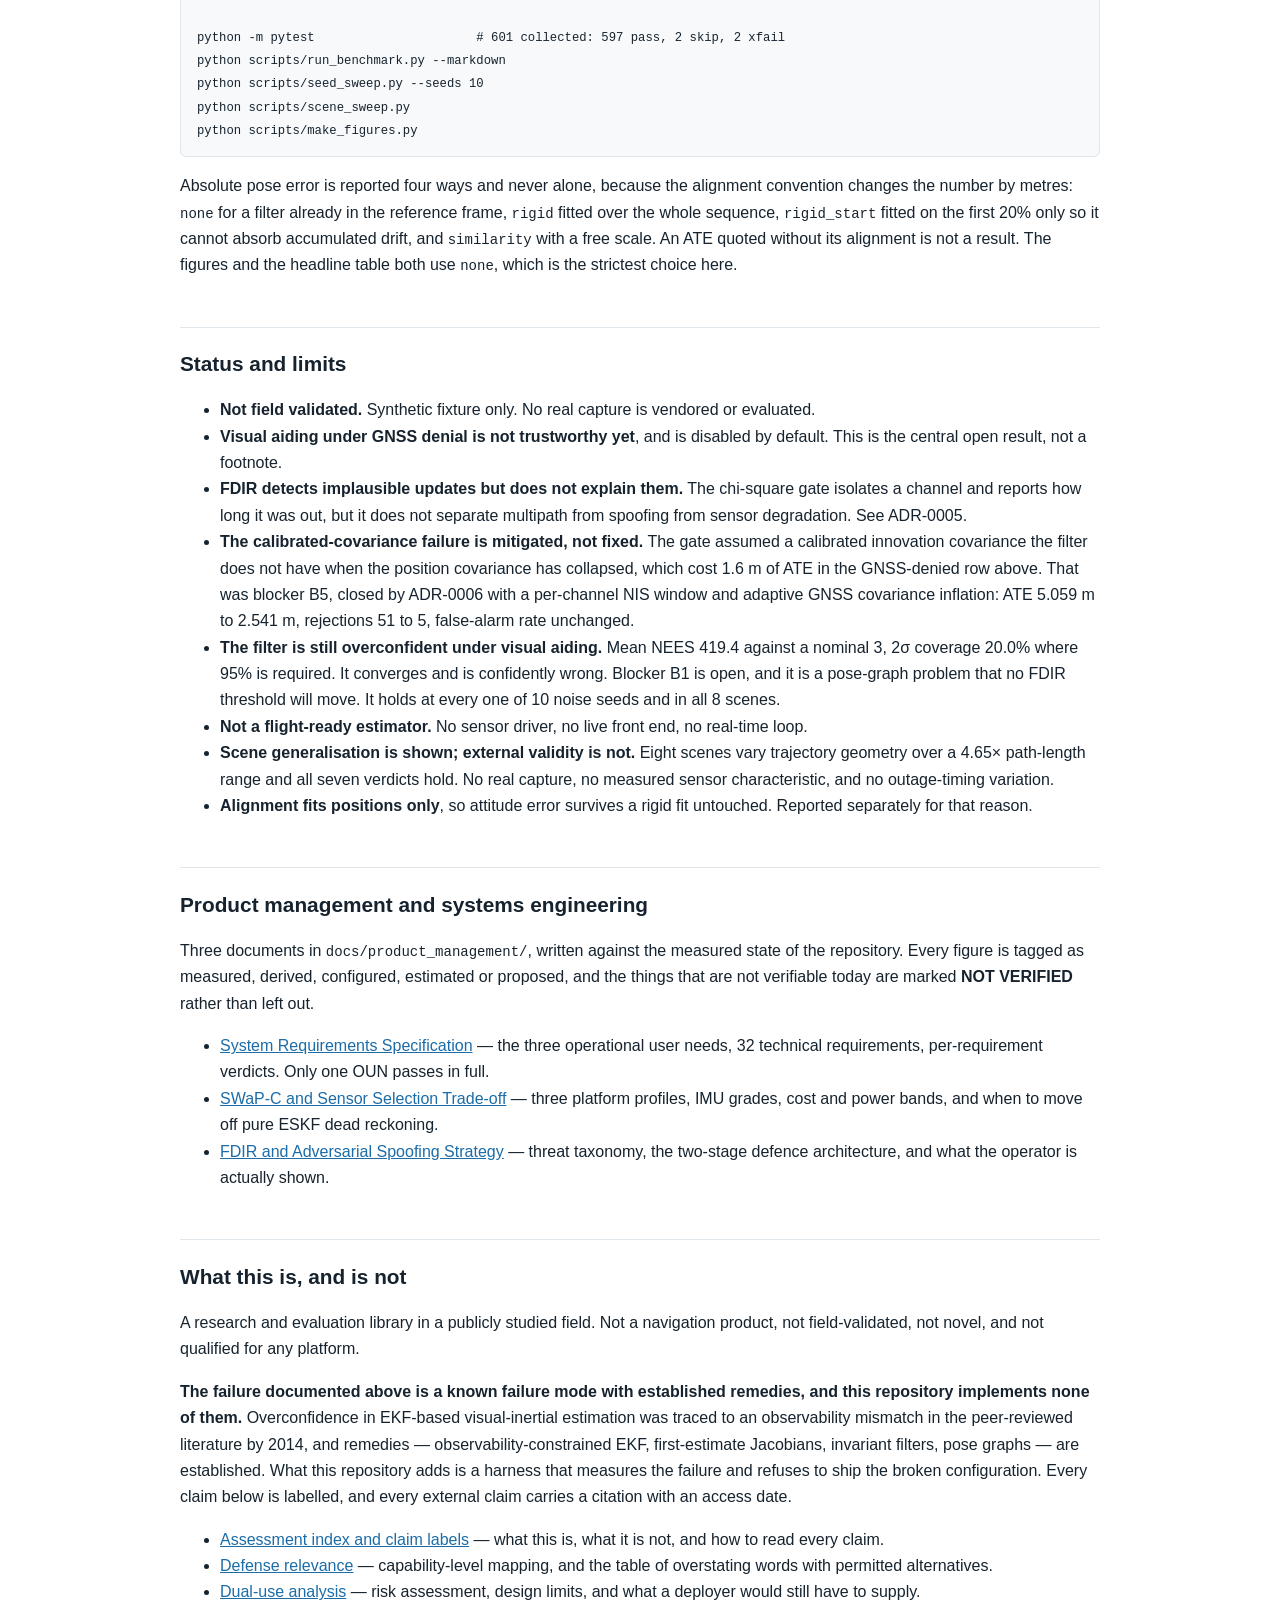
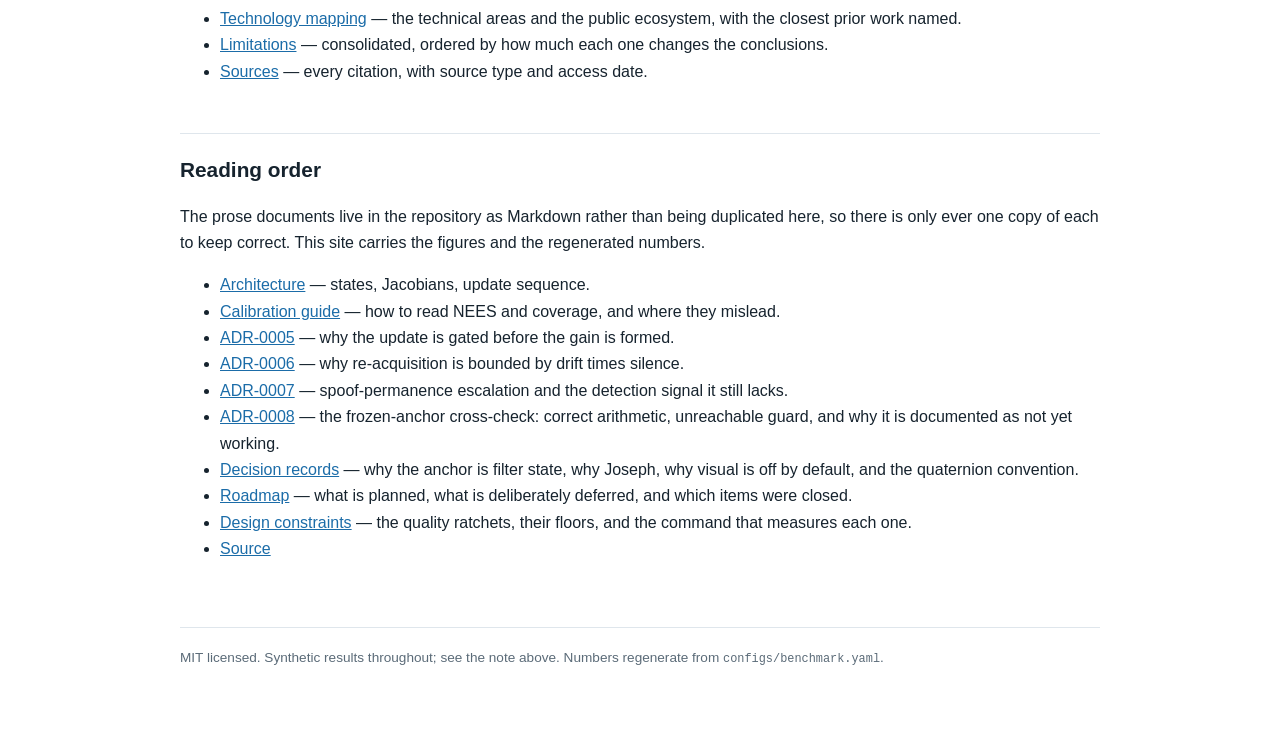
==== commit 254e6752: "docs: rewrite README to lead with the finding and fix the 2-sigma coverage constant The opening 100 " ====
--- a/docs/index.html
+++ b/docs/index.html
@@ -92,7 +92,7 @@
 
 <div class="grid">
   <div class="card"><div class="n">419</div><div class="l">Mean NEES with visual aiding through an outage (expected 3)</div></div>
-  <div class="card"><div class="n">20%</div><div class="l">Coverage inside the 2-sigma ellipsoid (expected 99.2%)</div></div>
+  <div class="card"><div class="n">20%</div><div class="l">Coverage inside the 2-sigma ellipsoid (expected 99.3%)</div></div>
   <div class="card"><div class="n">0.161 m</div><div class="l">Uncertainty the filter claims</div></div>
   <div class="card"><div class="n">2.54 m</div><div class="l">Error it actually makes</div></div>
 </div>
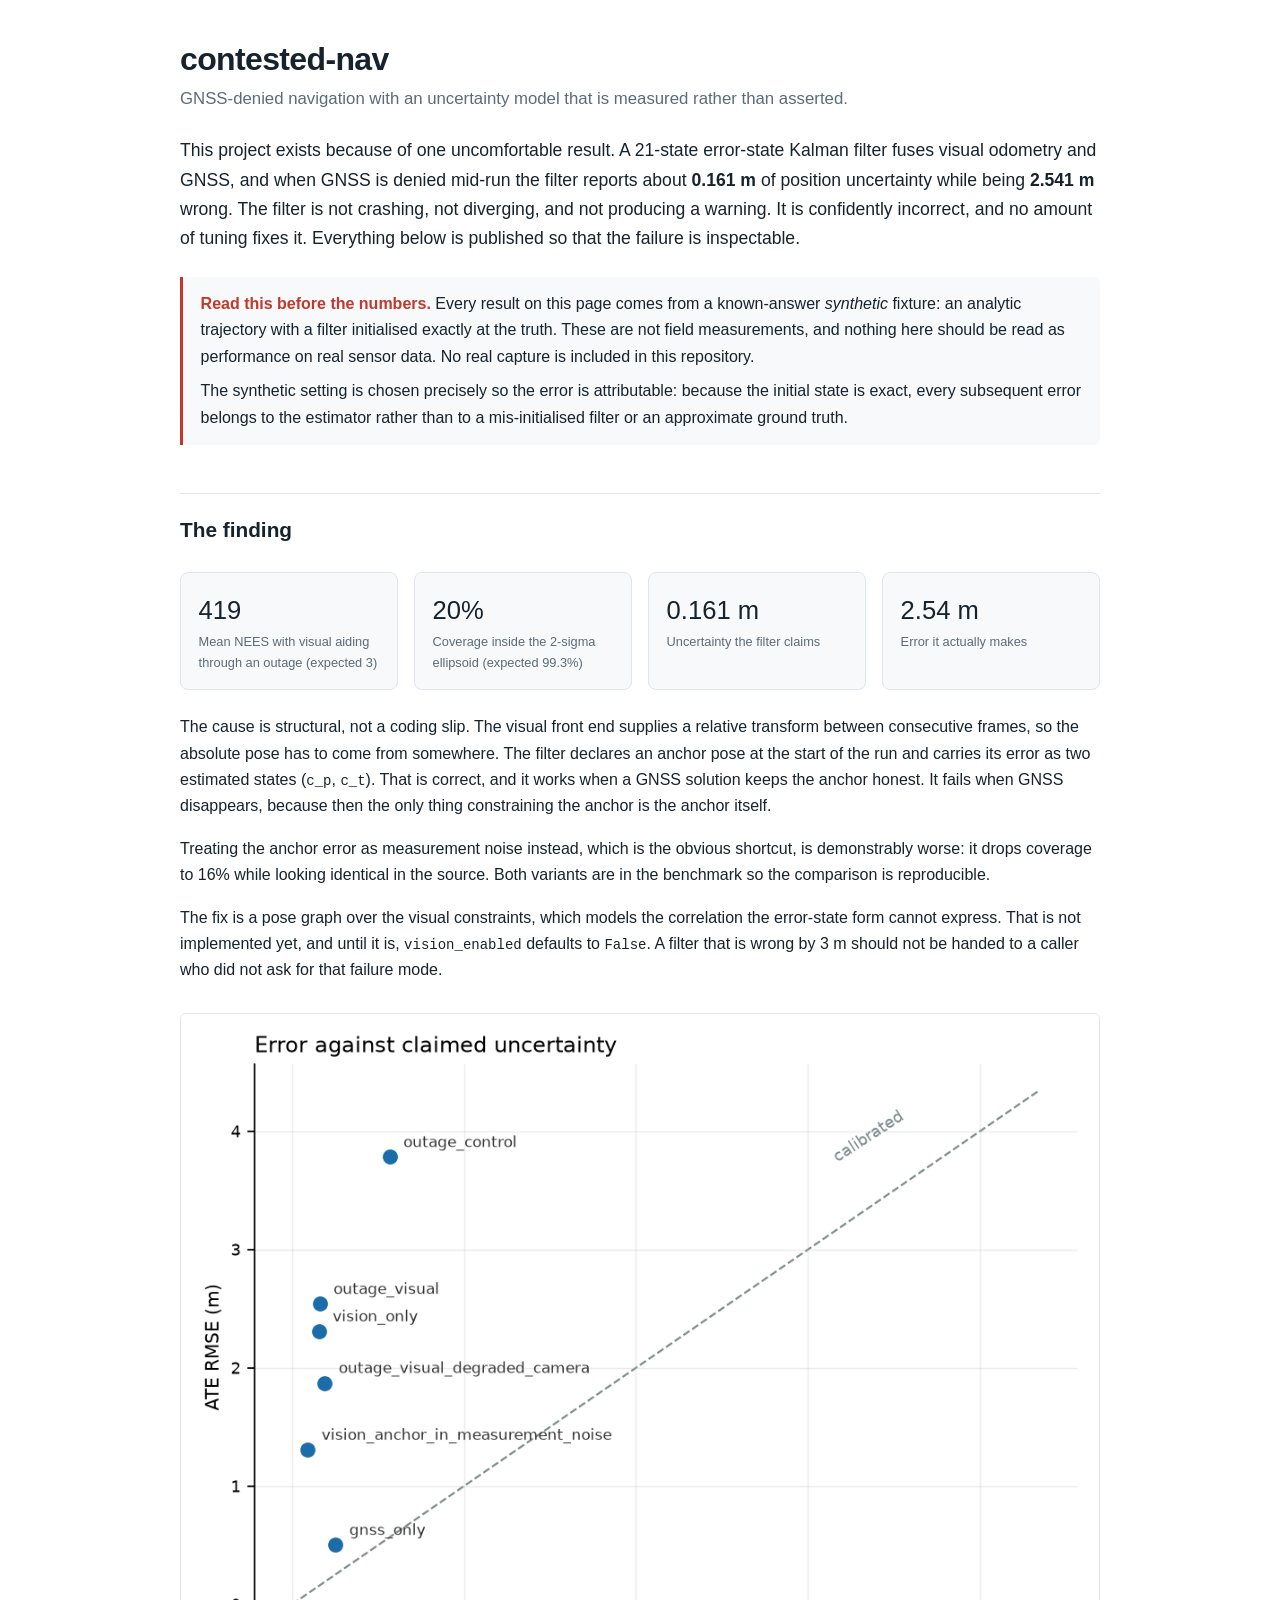
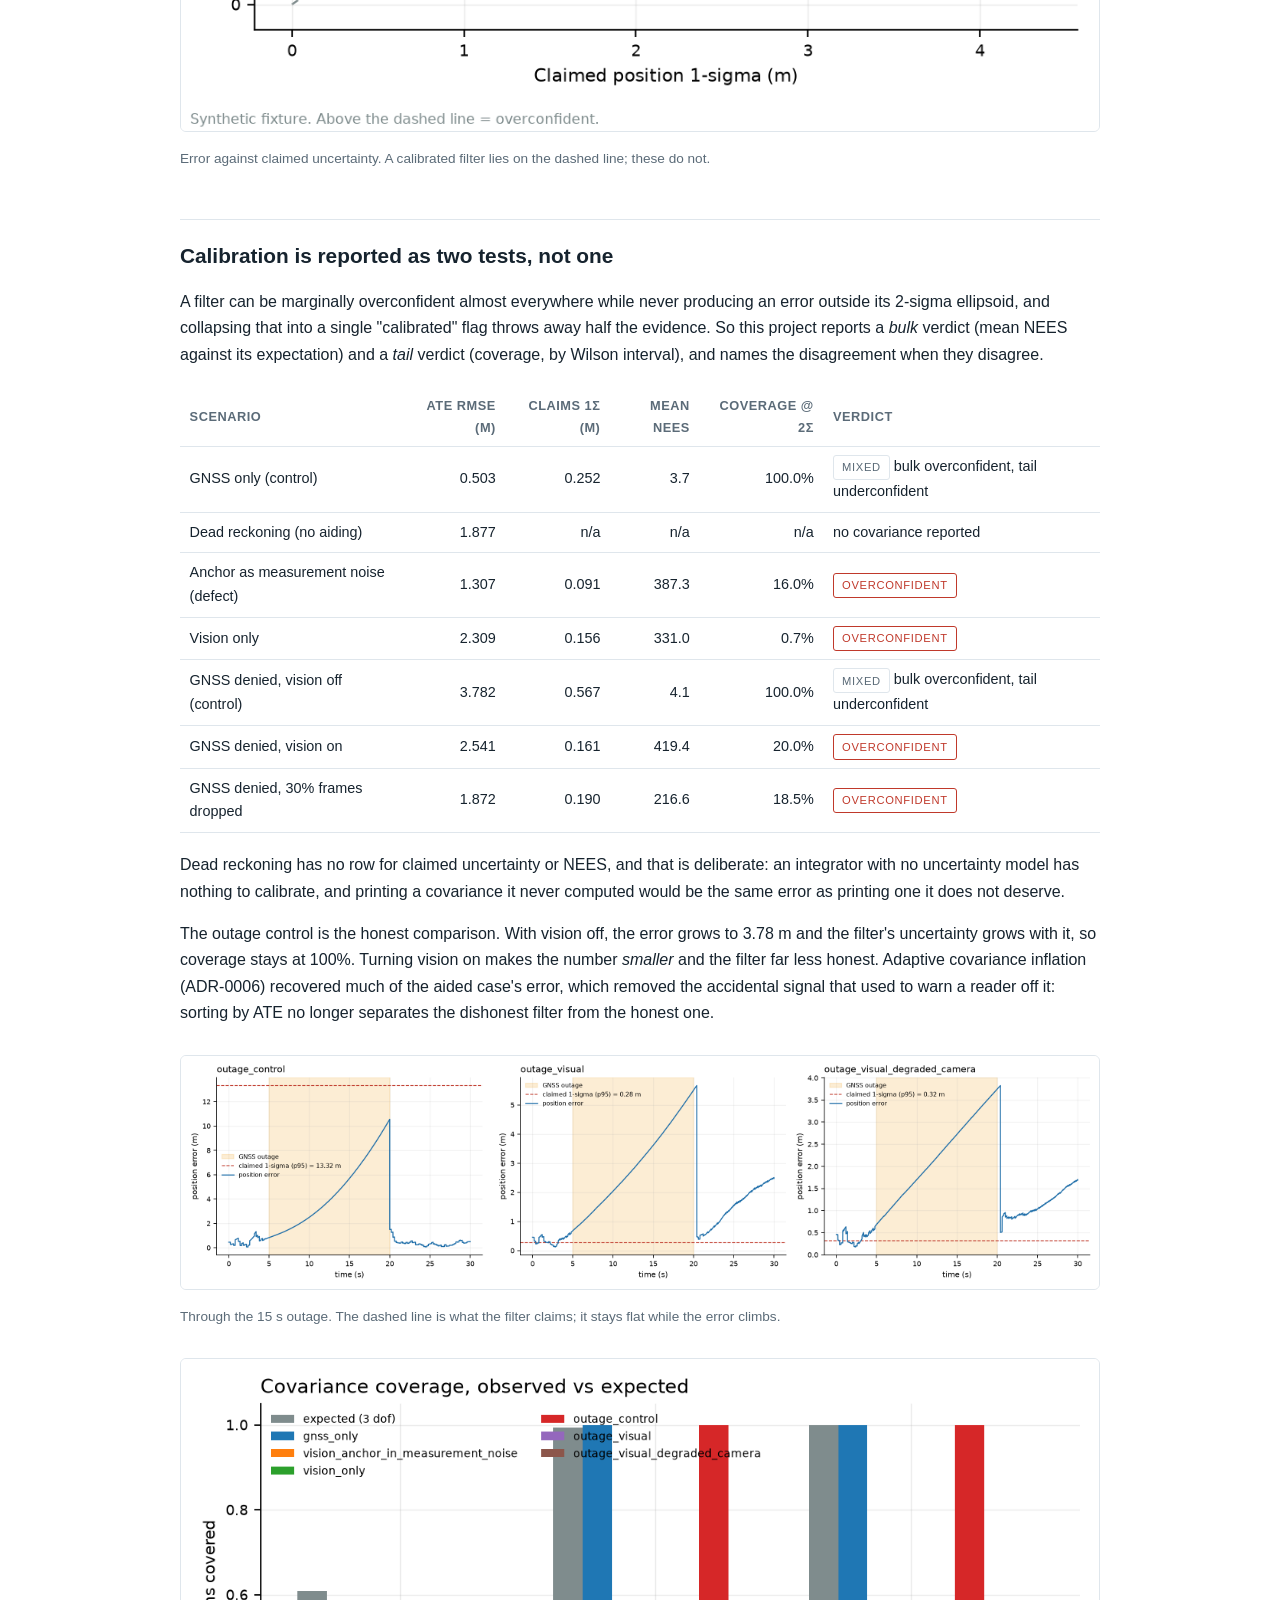
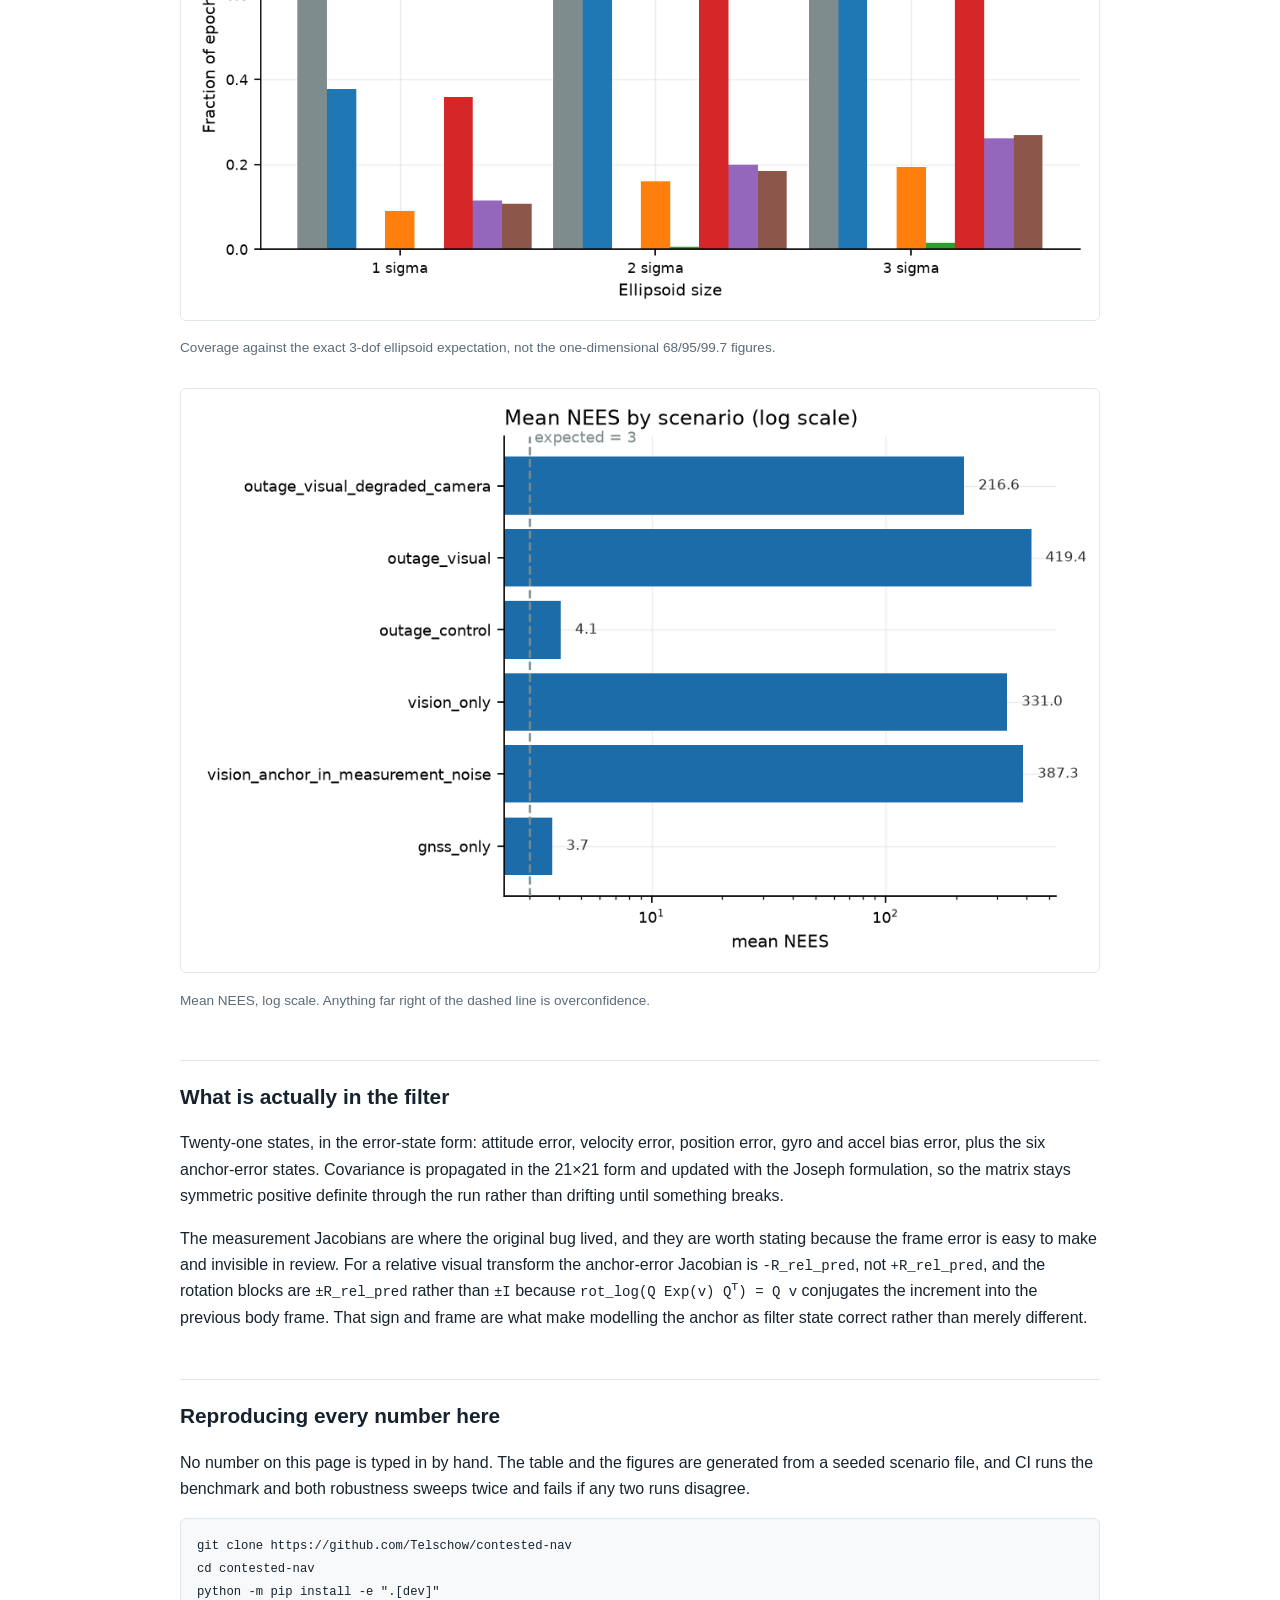
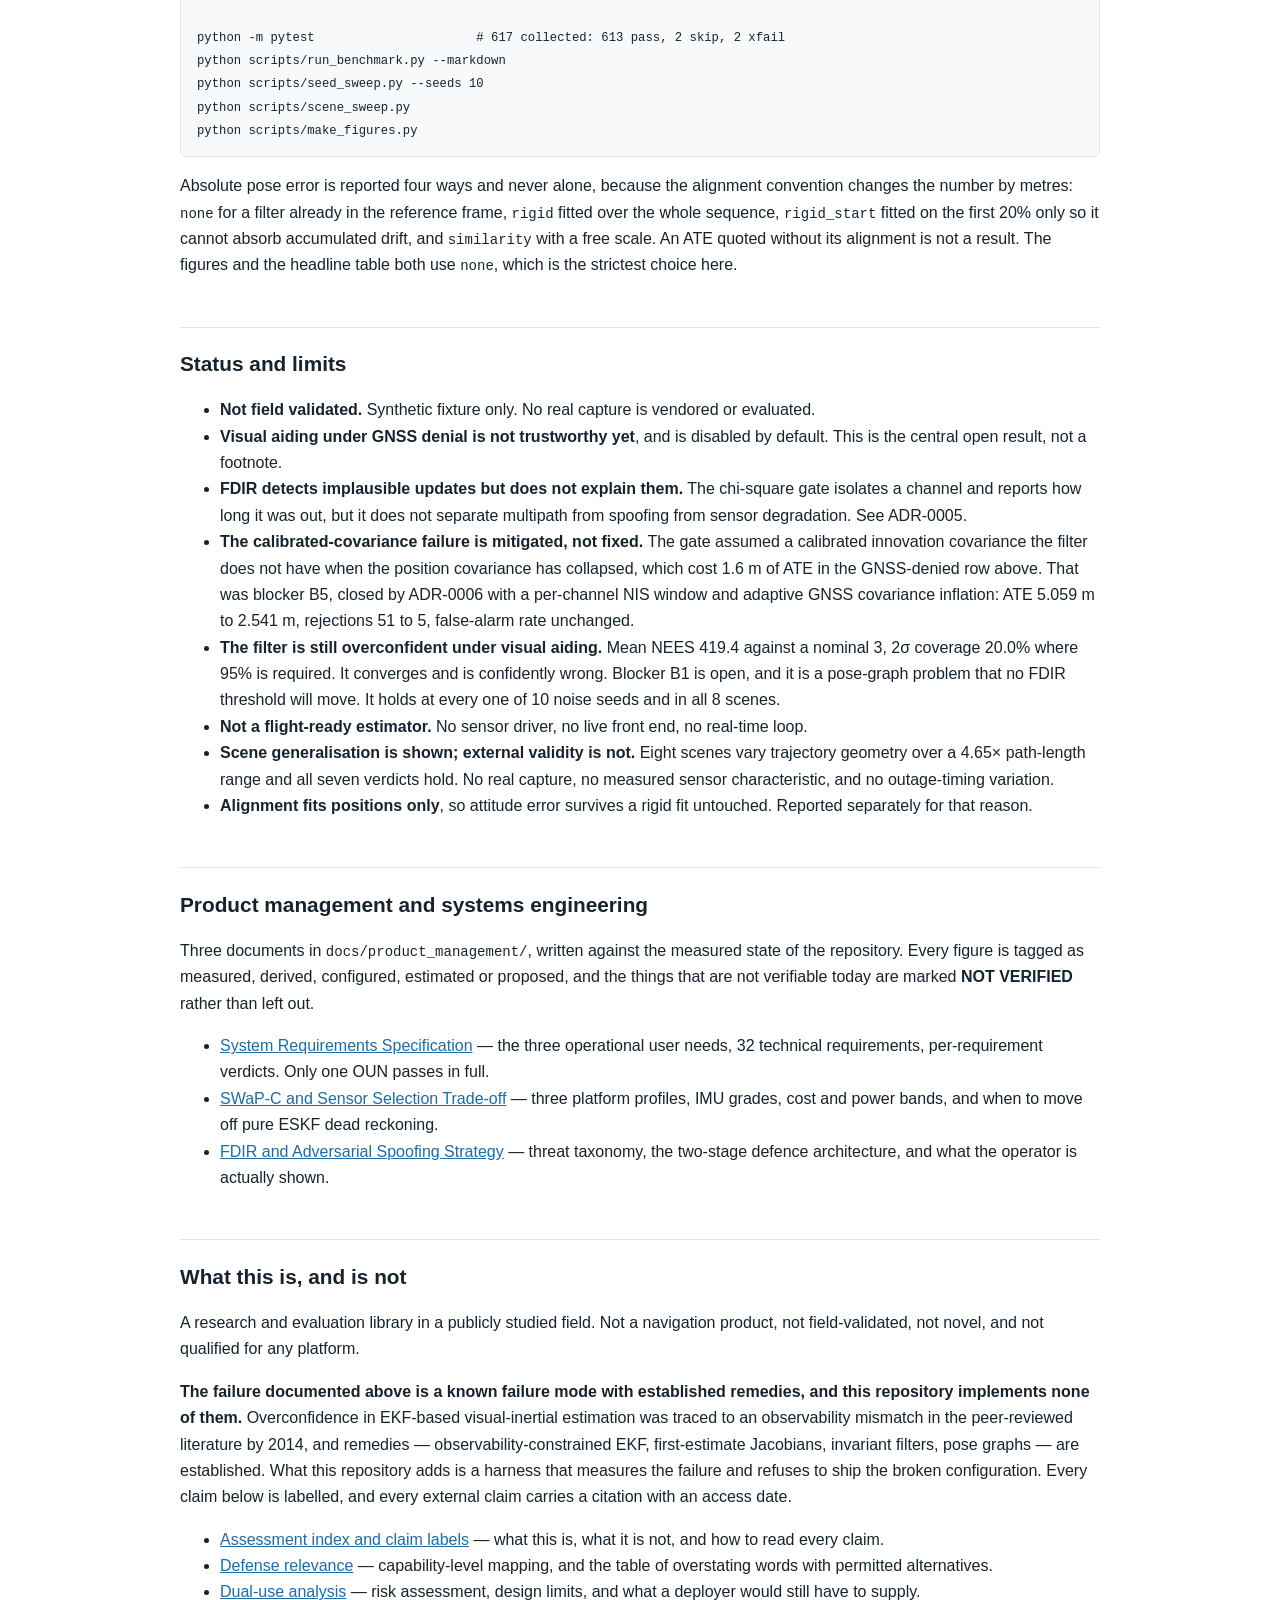
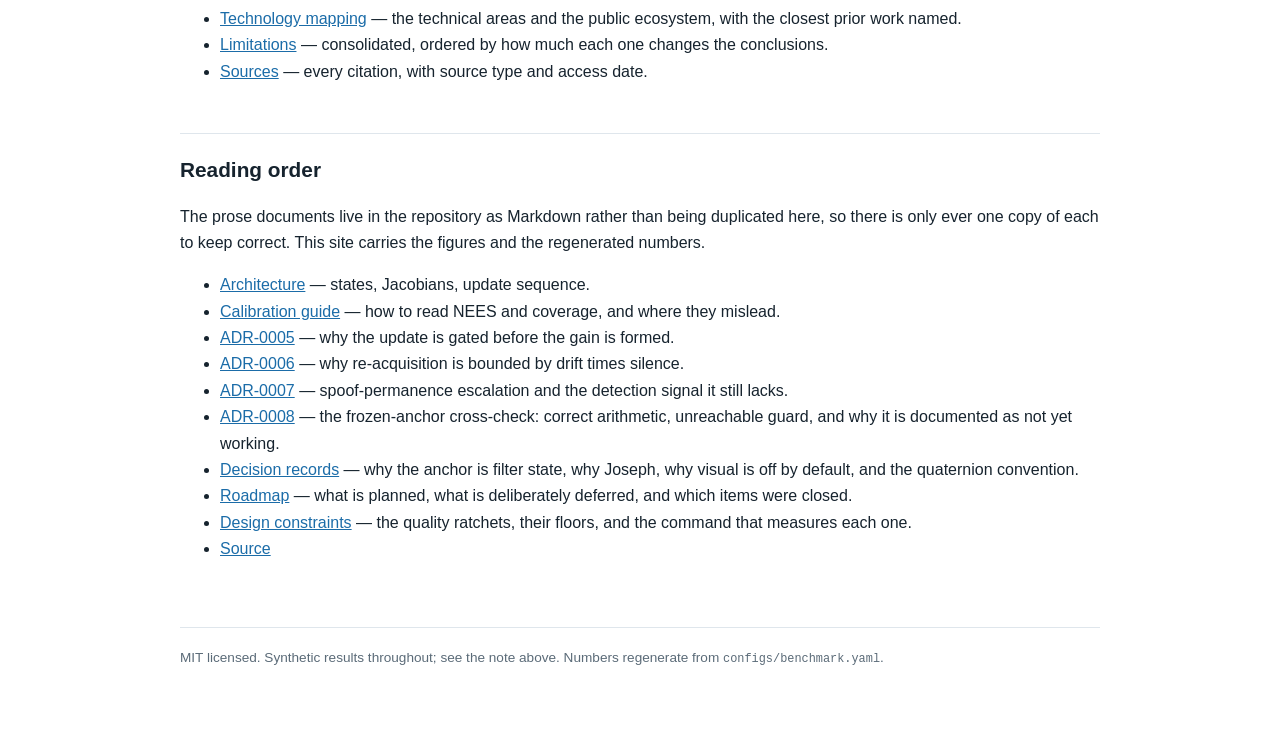
==== commit 271c8a98: "feat: polish public presentation layer with architecture demo assets - Add docs/architecture/demo-sn" ====
--- a/docs/index.html
+++ b/docs/index.html
@@ -205,7 +205,7 @@
 cd contested-nav
 python -m pip install -e ".[dev]"
 
-python -m pytest                      # 601 collected: 597 pass, 2 skip, 2 xfail
+python -m pytest                      # 617 collected: 613 pass, 2 skip, 2 xfail
 python scripts/run_benchmark.py --markdown
 python scripts/seed_sweep.py --seeds 10
 python scripts/scene_sweep.py
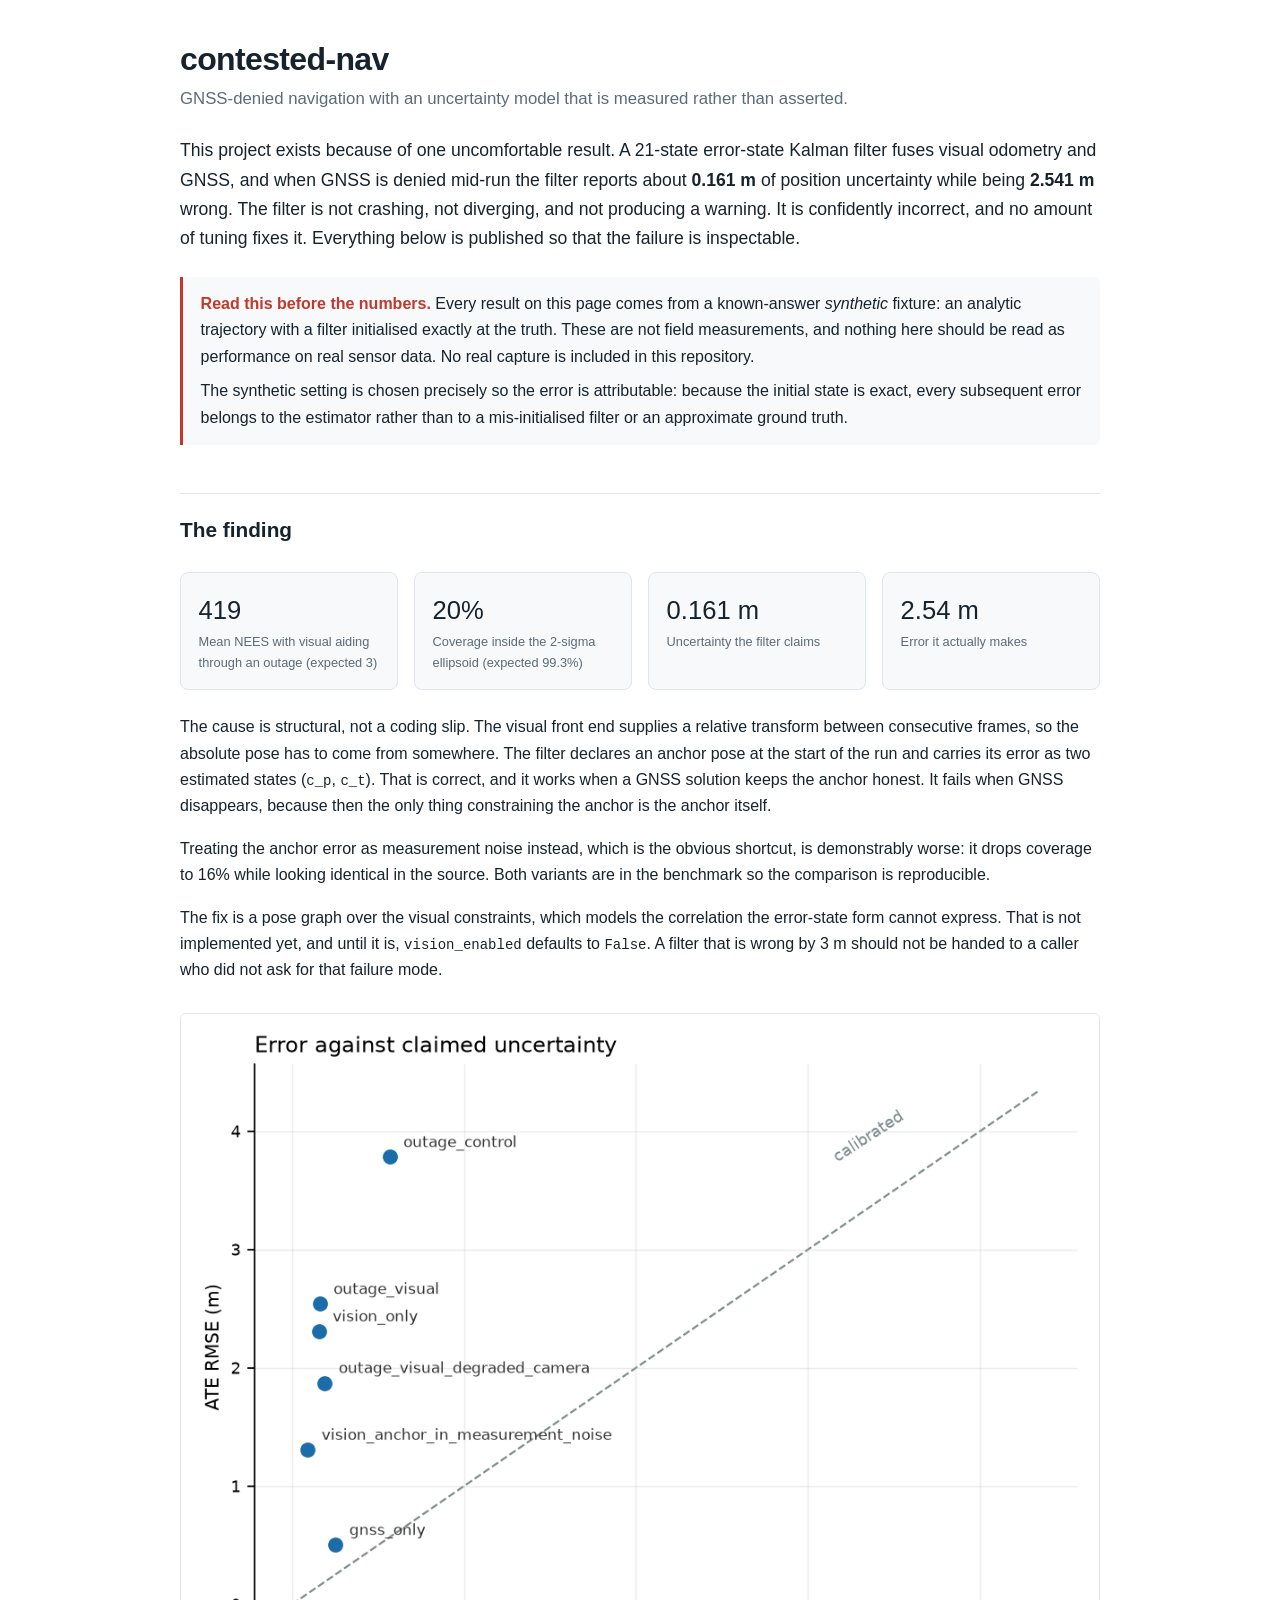
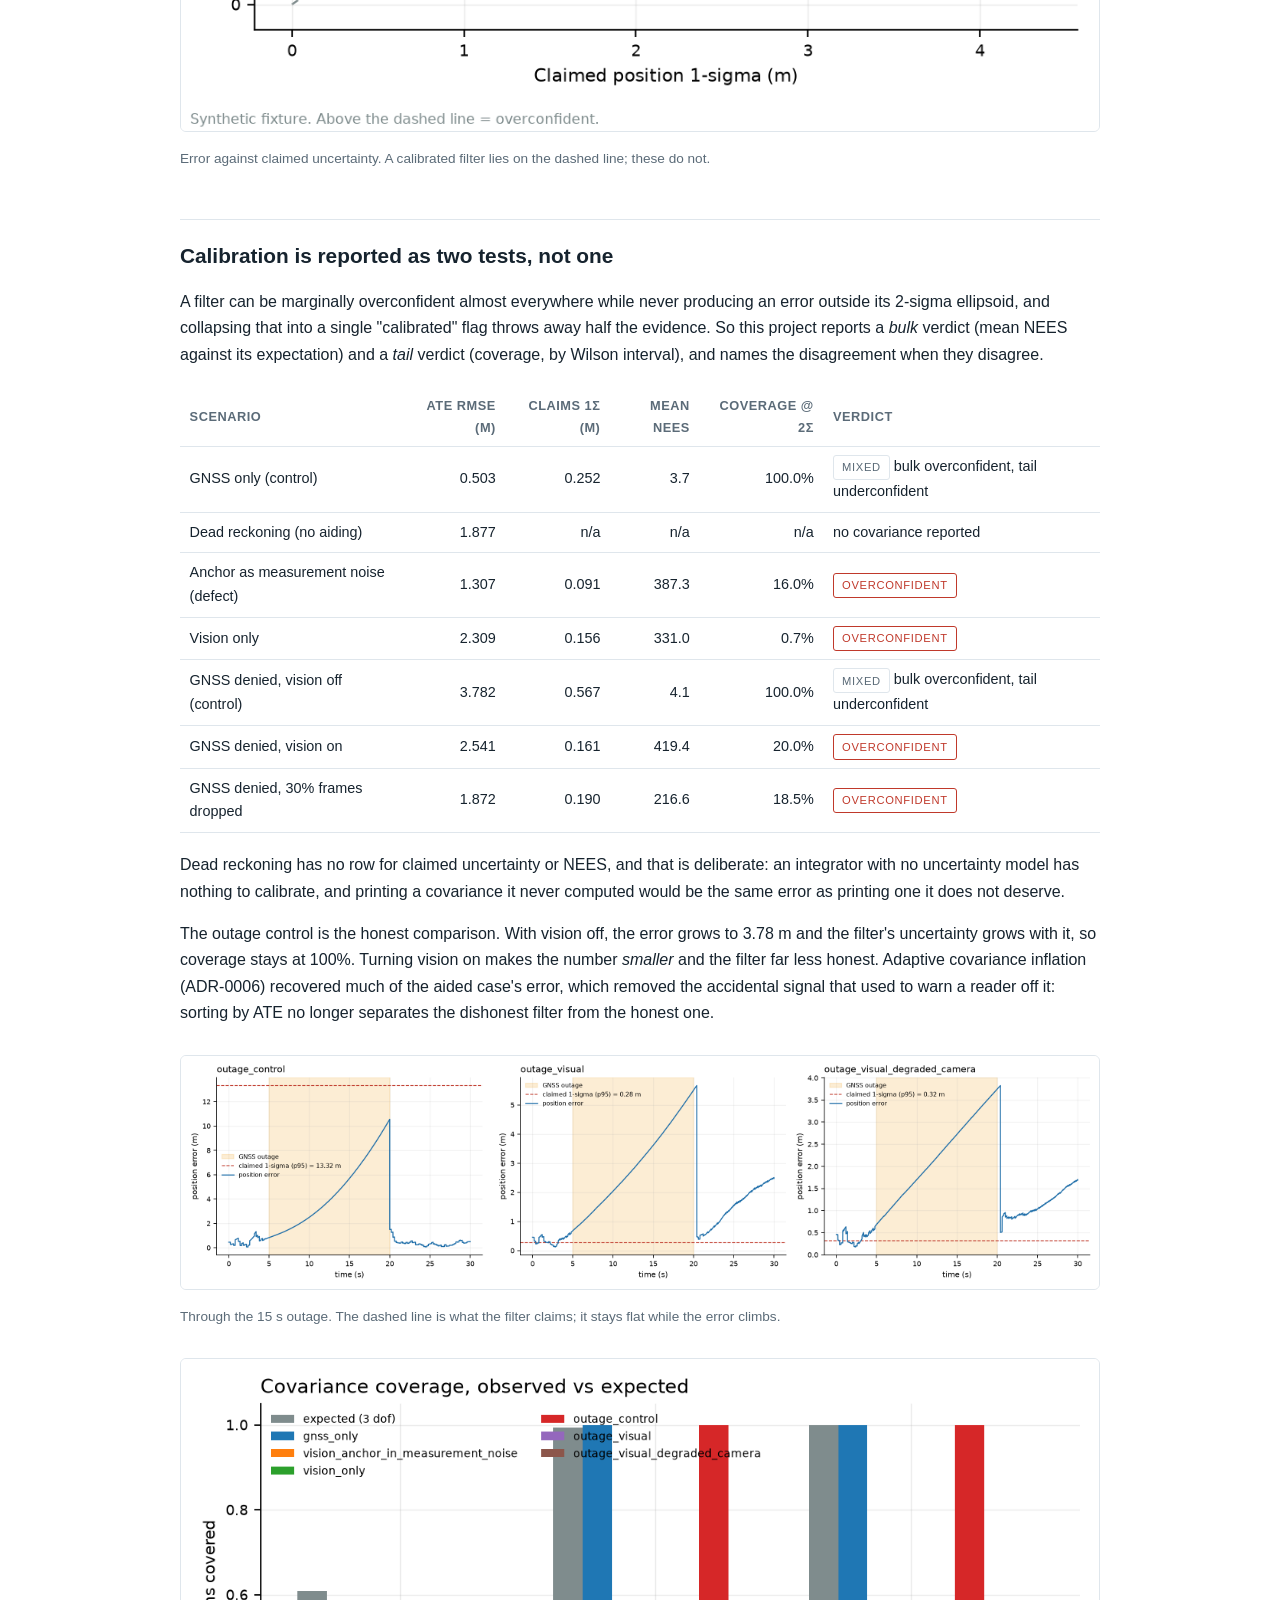
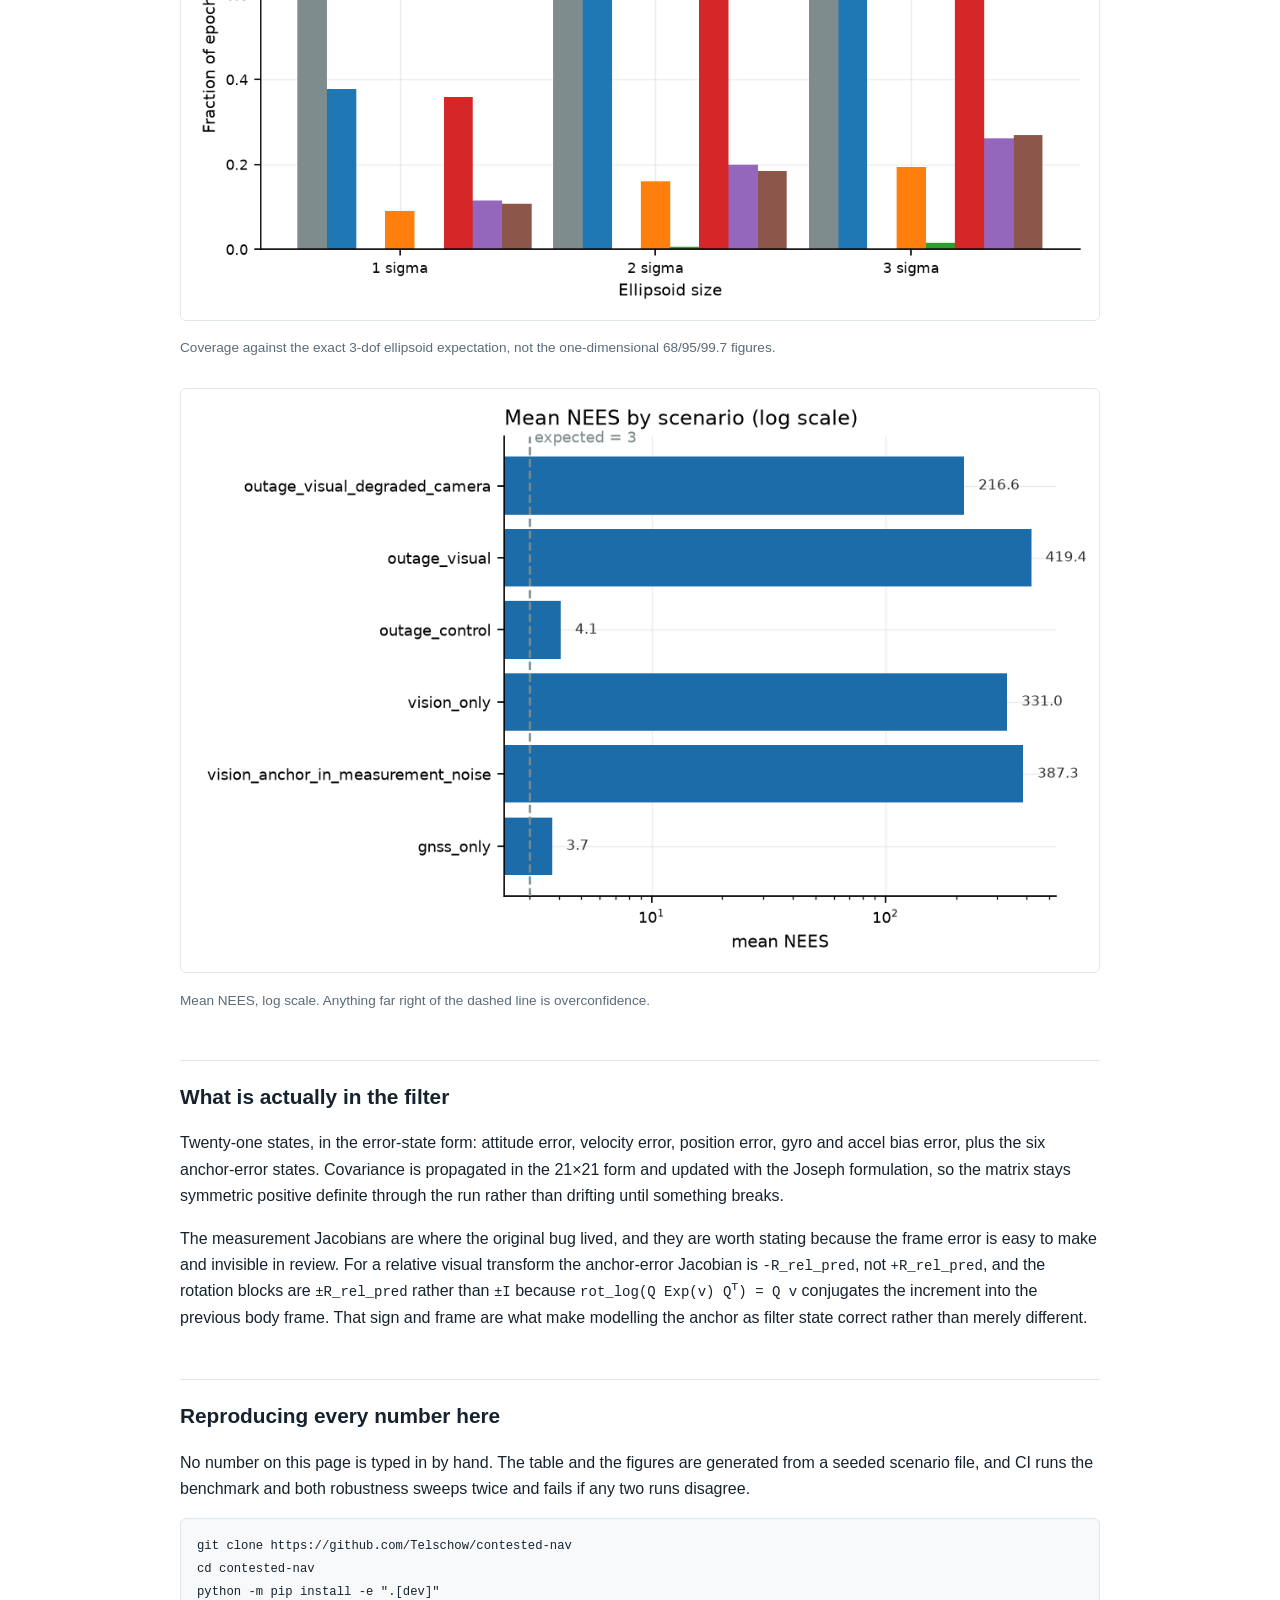
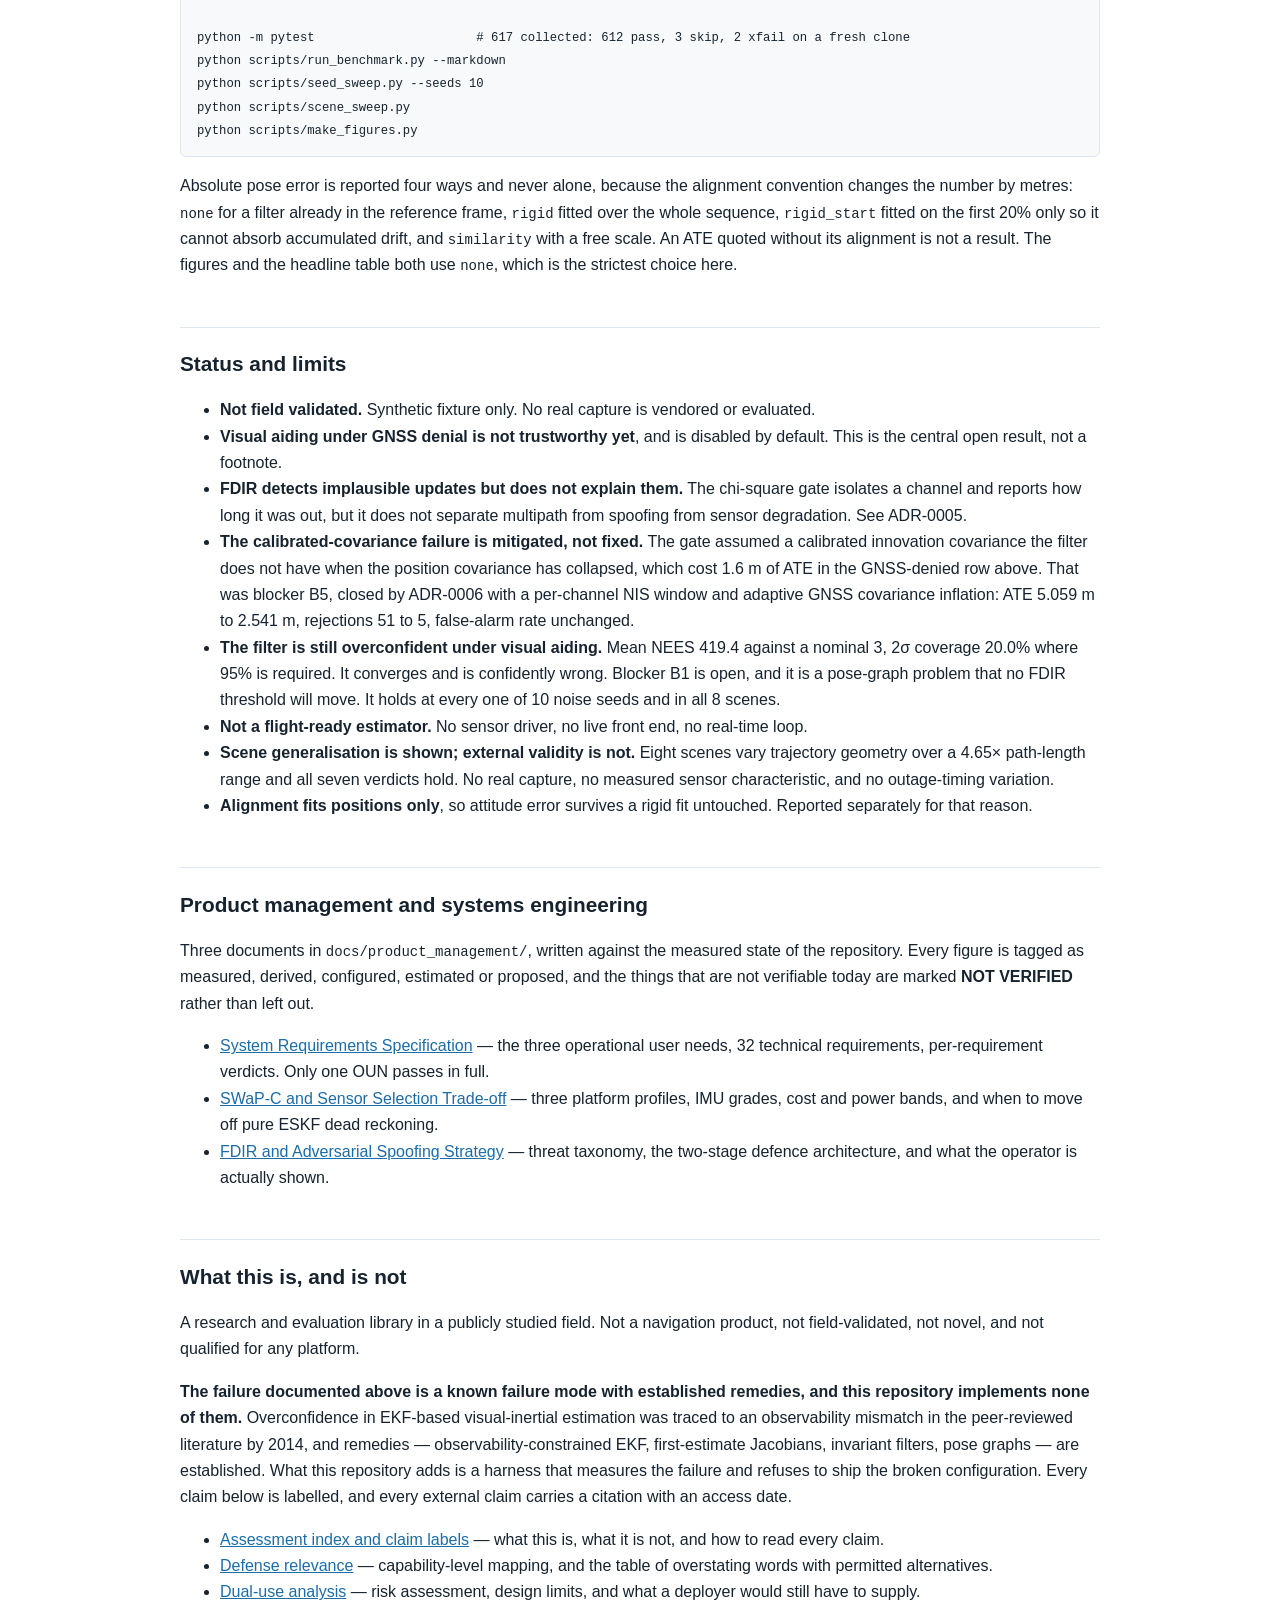
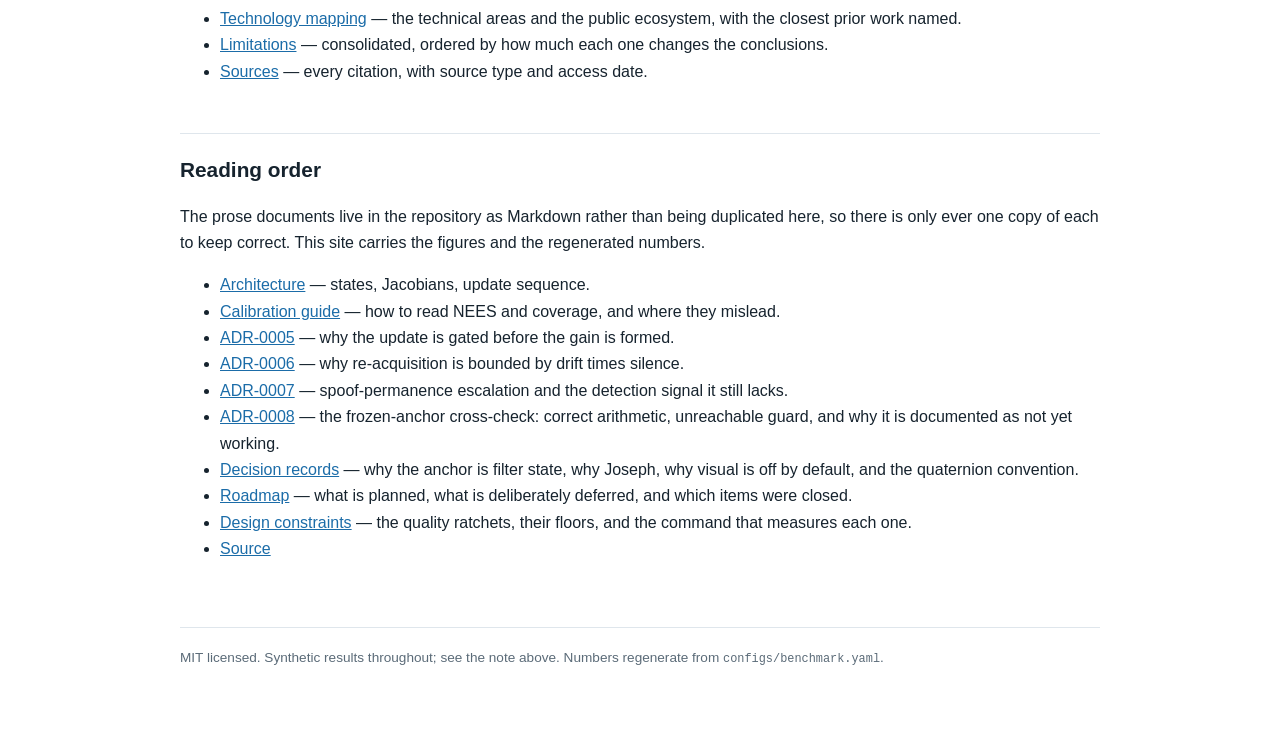
==== commit f71e6aed: "docs: correct stale test counts, coverage and blocker status Verified 2026-10-06 in a clean virtual " ====
--- a/docs/index.html
+++ b/docs/index.html
@@ -205,7 +205,7 @@
 cd contested-nav
 python -m pip install -e ".[dev]"
 
-python -m pytest                      # 617 collected: 613 pass, 2 skip, 2 xfail
+python -m pytest                      # 617 collected: 612 pass, 3 skip, 2 xfail on a fresh clone
 python scripts/run_benchmark.py --markdown
 python scripts/seed_sweep.py --seeds 10
 python scripts/scene_sweep.py
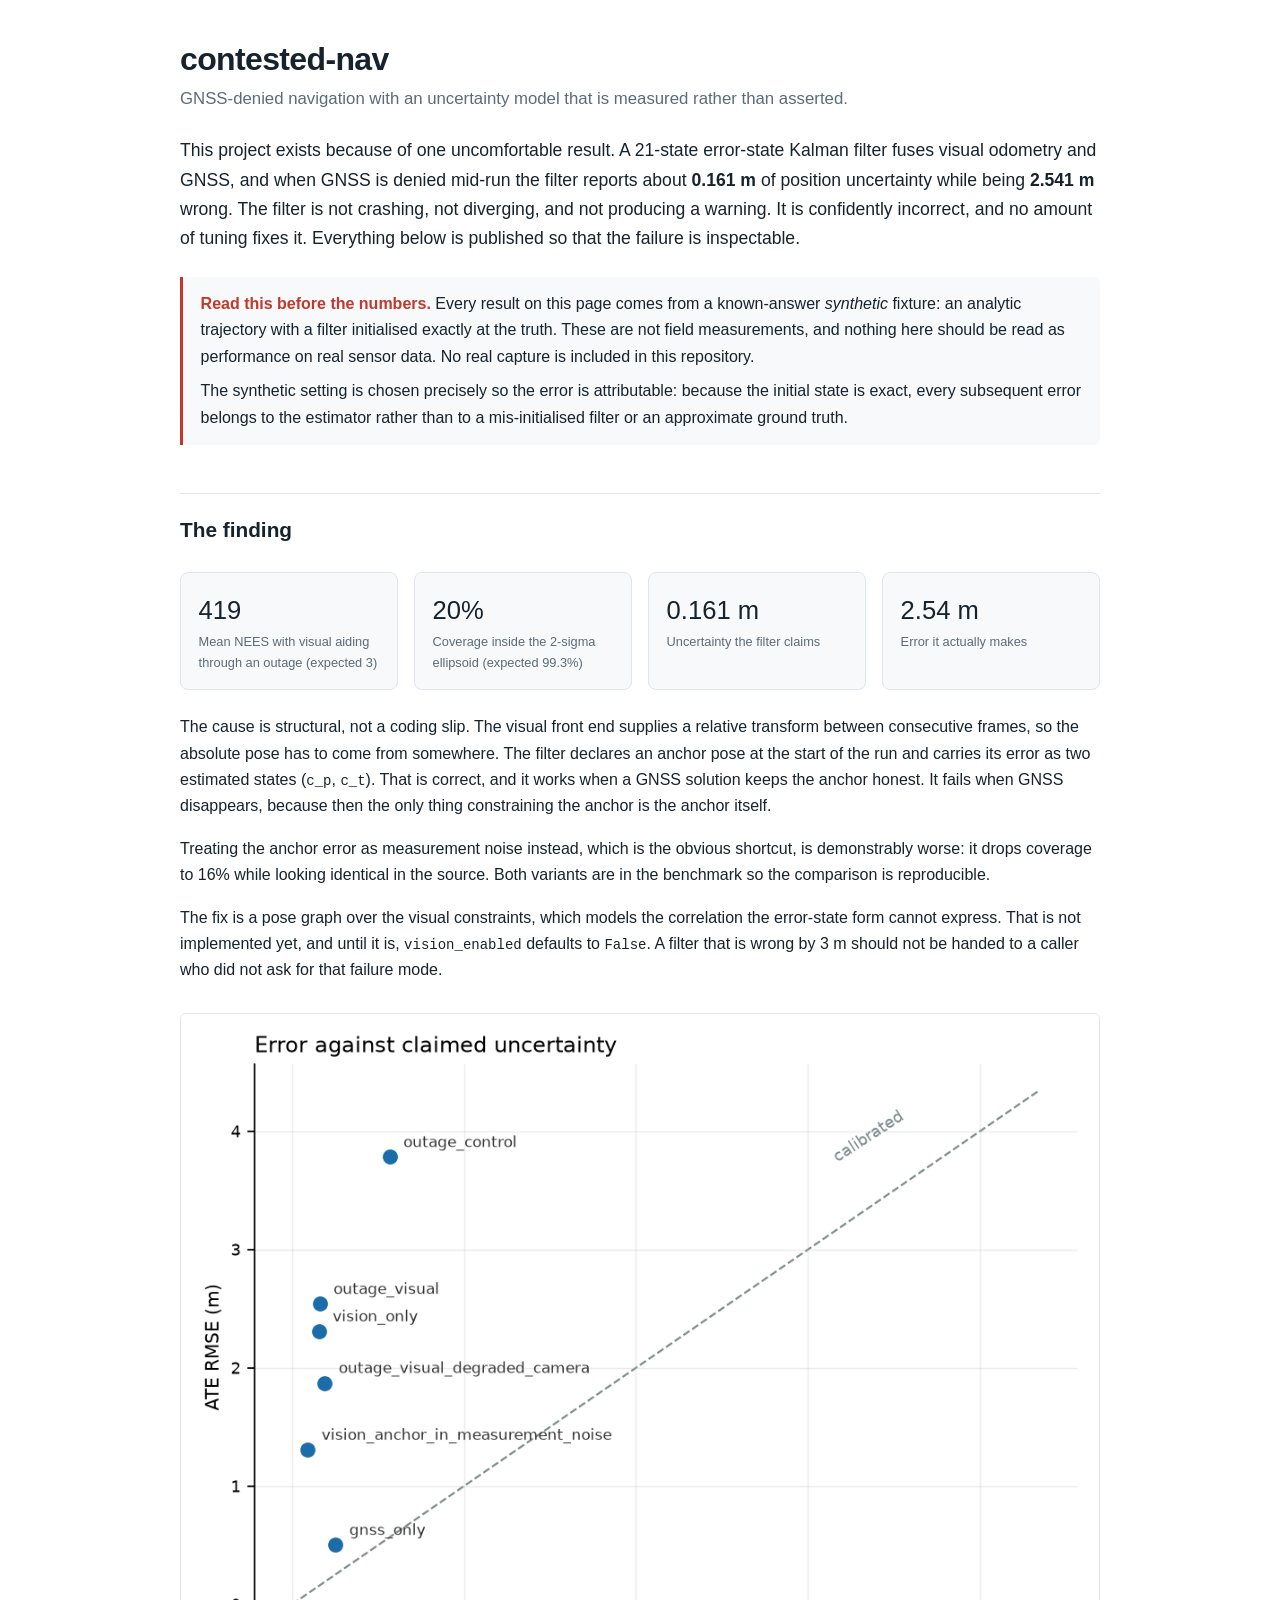
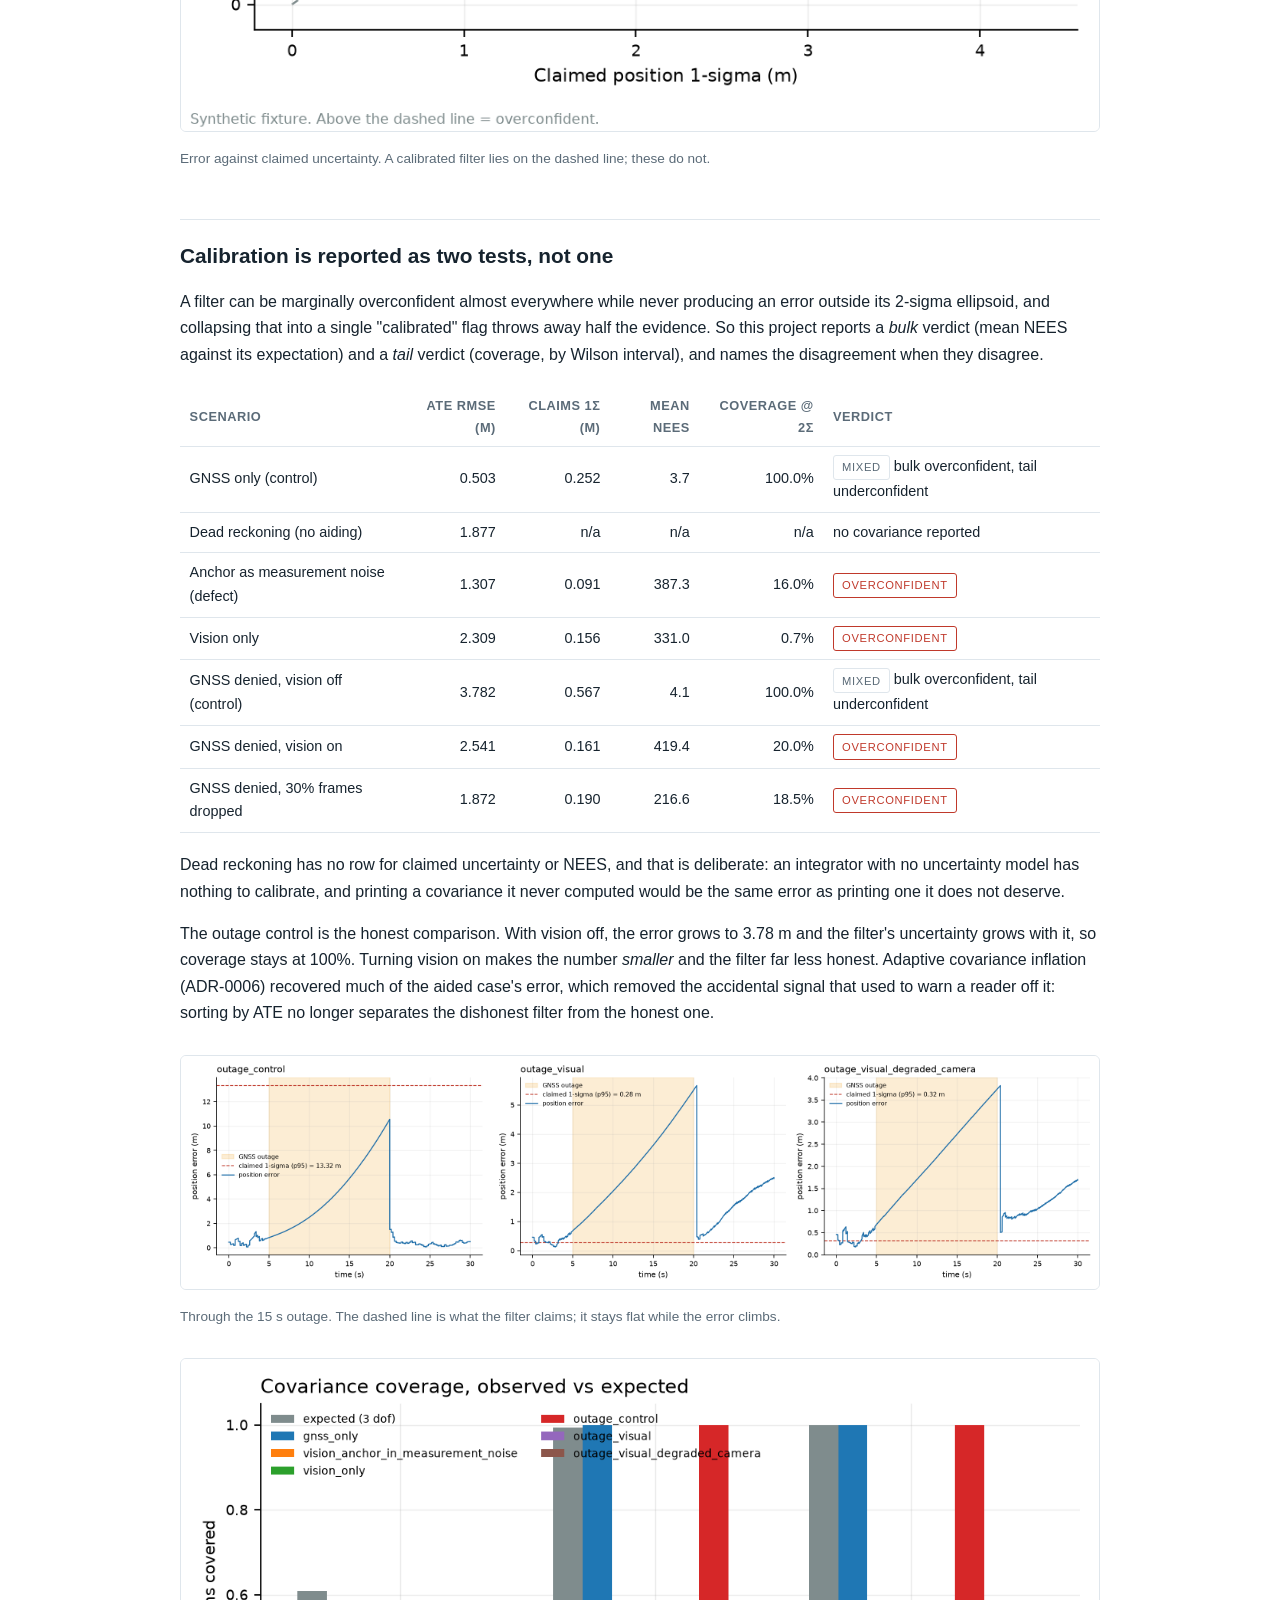
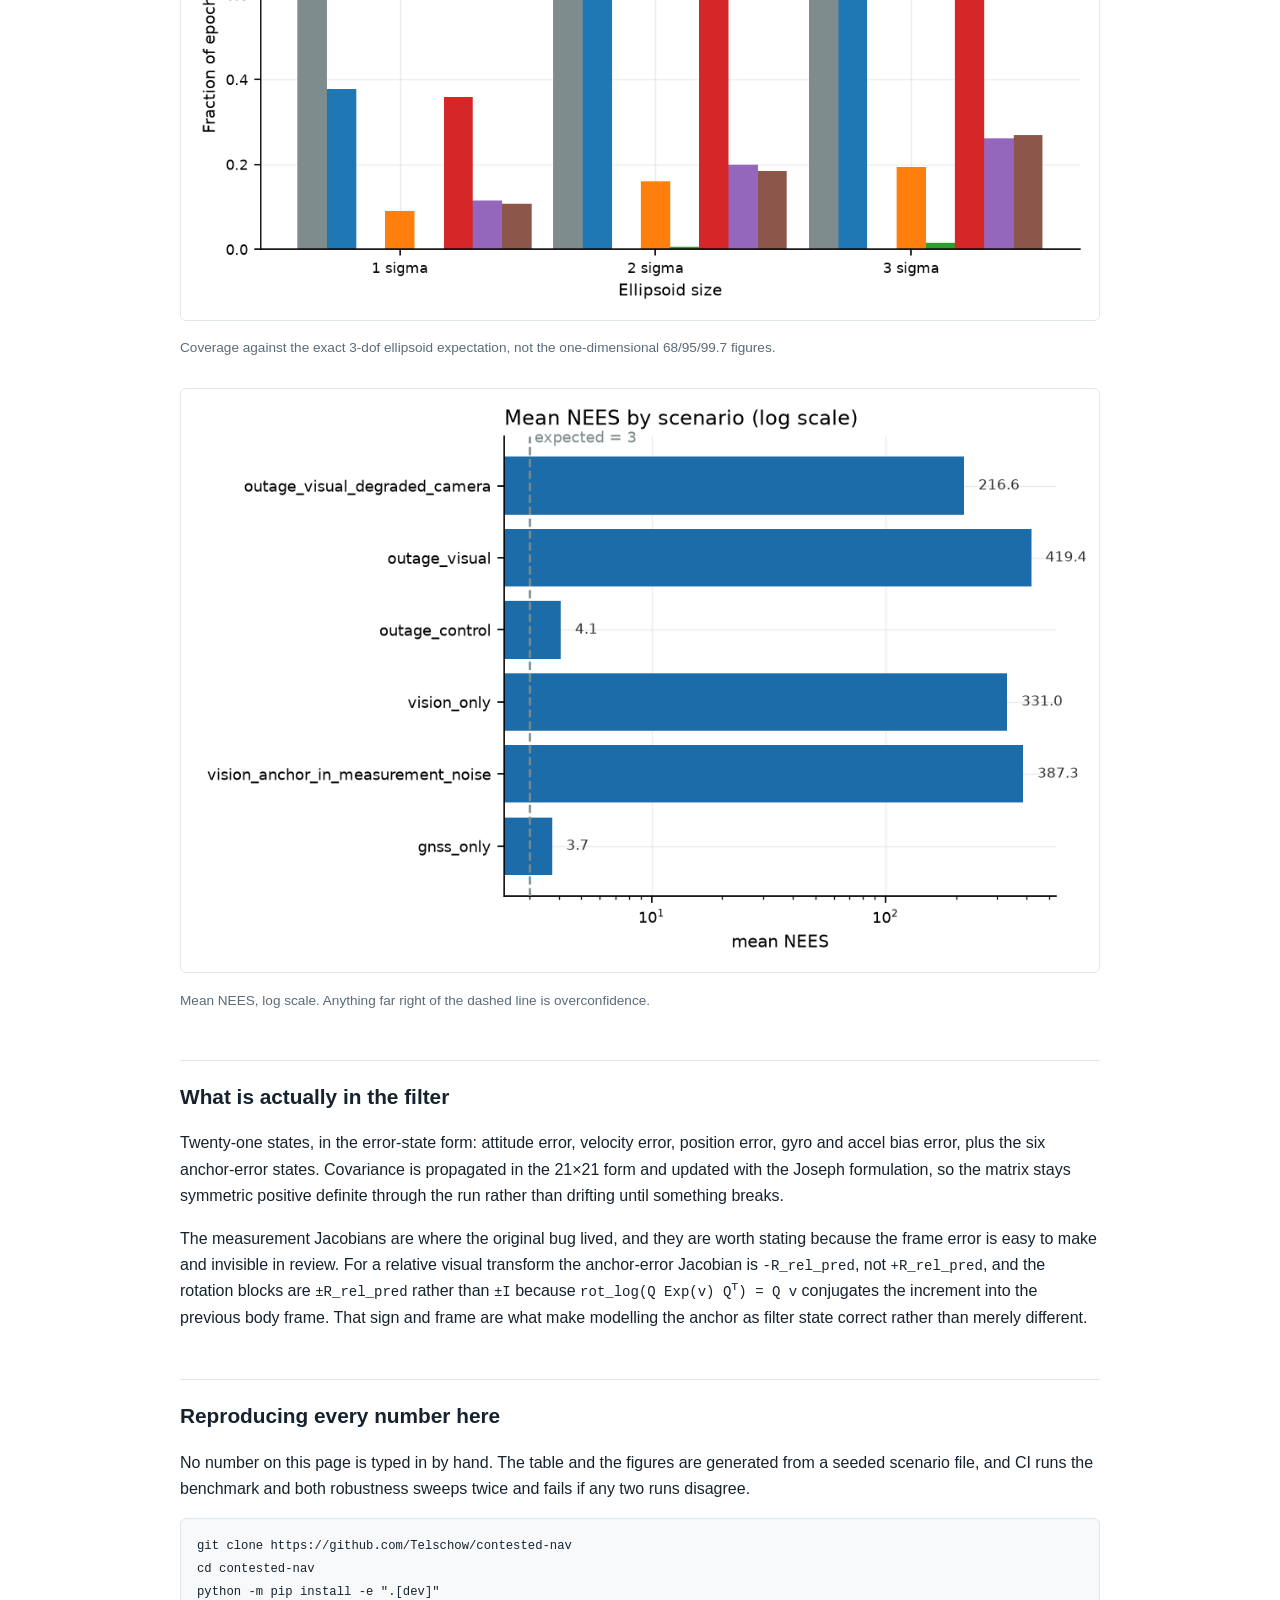
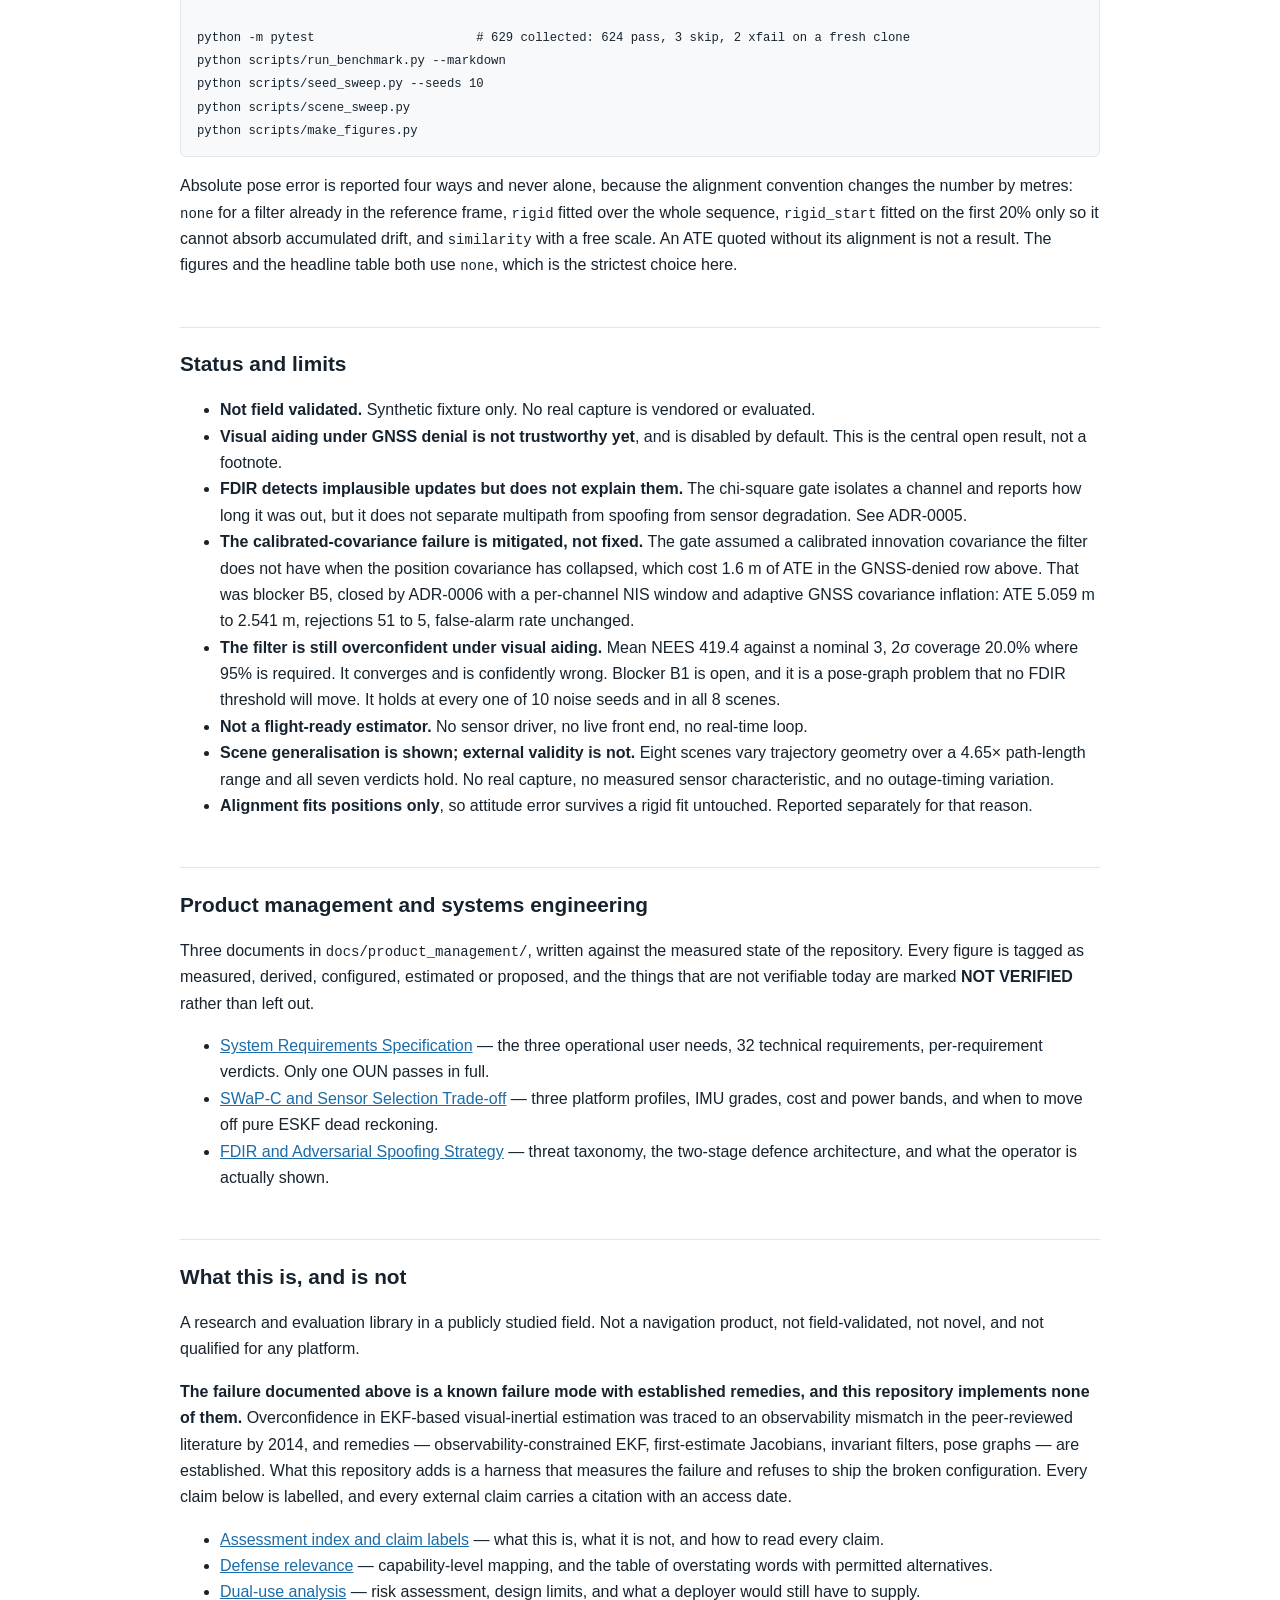
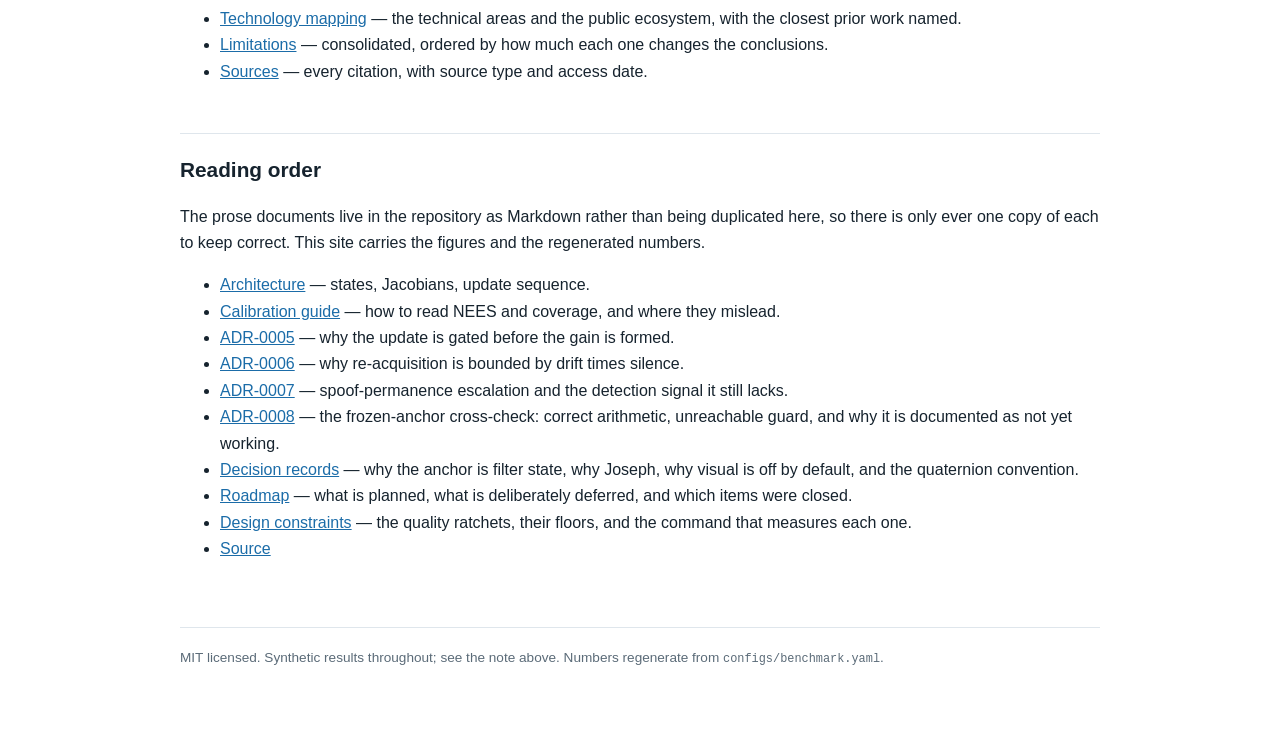
==== commit ea128e90: "docs: update test counts for the golden benchmark tests The golden test adds 12 tests. Measured on a" ====
--- a/docs/index.html
+++ b/docs/index.html
@@ -205,7 +205,7 @@
 cd contested-nav
 python -m pip install -e ".[dev]"
 
-python -m pytest                      # 617 collected: 612 pass, 3 skip, 2 xfail on a fresh clone
+python -m pytest                      # 629 collected: 624 pass, 3 skip, 2 xfail on a fresh clone
 python scripts/run_benchmark.py --markdown
 python scripts/seed_sweep.py --seeds 10
 python scripts/scene_sweep.py
